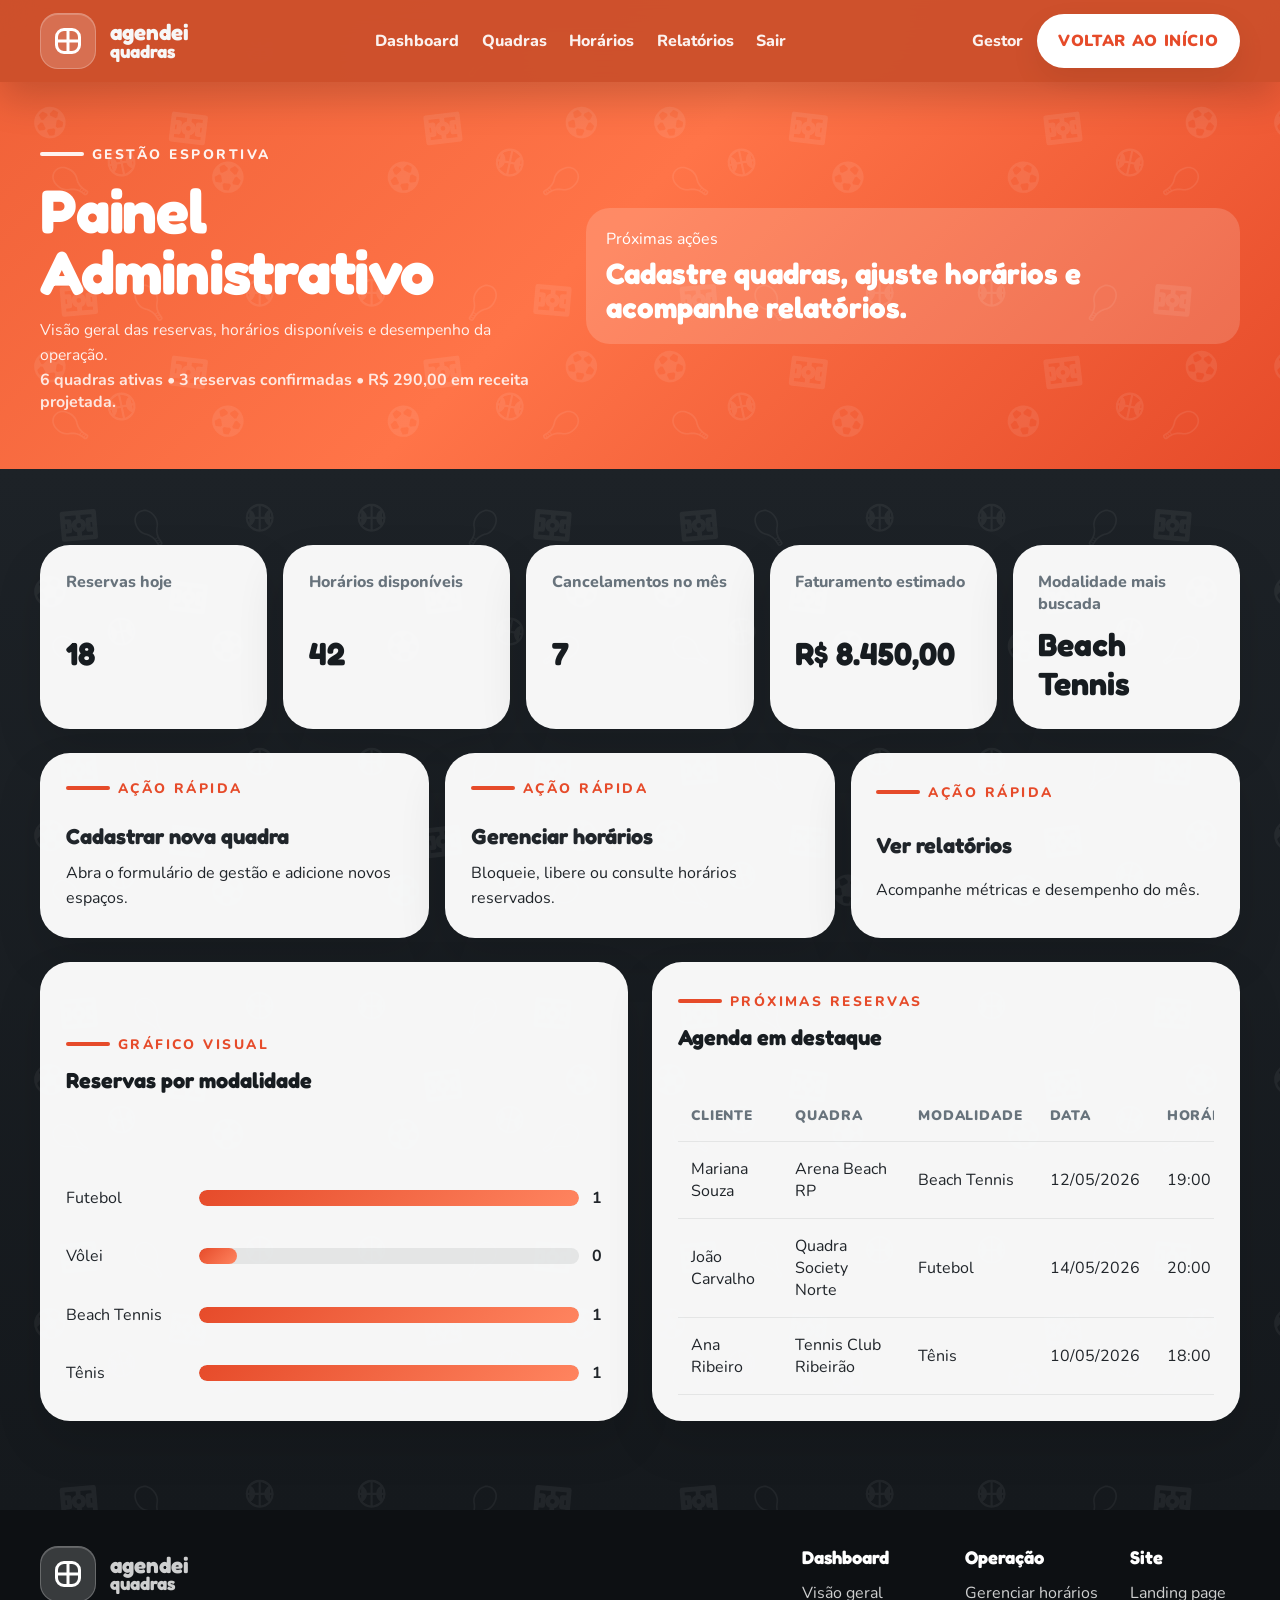
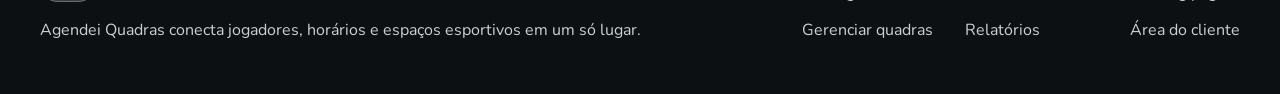
==== pages/admin-dashboard.html @ 82c3b631 "first commit" ====
<!DOCTYPE html>
<html lang="pt-BR">
  <head>
    <meta charset="UTF-8" />
    <meta name="viewport" content="width=device-width, initial-scale=1.0" />
    <title>Painel Administrativo | Agendei Quadras</title>
    <link rel="preconnect" href="https://fonts.googleapis.com" />
    <link rel="preconnect" href="https://fonts.gstatic.com" crossorigin />
    <link
      href="https://fonts.googleapis.com/css2?family=Fredoka:wght@400;500;600;700&family=Nunito:wght@400;600;700;800;900&display=swap"
      rel="stylesheet"
    />
    <link rel="stylesheet" href="../css/style.css" />
  </head>
  <body data-page="admin-dashboard" data-base="../">
    <div class="site-shell">
      <header class="site-header is-solid">
        <div class="container header-inner">
          <a class="brand" href="../index.html" aria-label="Ir para o início">
            <span class="brand-mark" aria-hidden="true"><span class="brand-grid"></span></span>
            <span class="brand-text"><strong>agendei</strong><span>quadras</span></span>
          </a>
          <nav class="main-nav" aria-label="Navegação administrativa">
            <button class="nav-toggle" type="button" aria-expanded="false" aria-controls="nav-menu" aria-label="Abrir menu">
              <span></span><span></span><span></span>
            </button>
            <ul class="nav-menu" id="nav-menu">
              <li><a href="admin-dashboard.html">Dashboard</a></li>
              <li><a href="admin-quadras.html">Quadras</a></li>
              <li><a href="admin-horarios.html">Horários</a></li>
              <li><a href="admin-relatorios.html">Relatórios</a></li>
              <li><a href="#" data-logout>Sair</a></li>
            </ul>
          </nav>
          <div class="header-actions">
            <span class="header-link" data-current-user>Gestor</span>
            <a class="button button-light header-cta" href="../index.html">Voltar ao início</a>
          </div>
        </div>
      </header>

      <main class="app-main">
        <section class="page-hero section-orange section-pattern section-pattern-light">
          <div class="container page-hero-grid">
            <div class="page-hero-copy">
              <span class="eyebrow eyebrow-light">gestão esportiva</span>
              <h1>Painel Administrativo</h1>
              <p>Visão geral das reservas, horários disponíveis e desempenho da operação.</p>
              <span class="floating-note" id="admin-summary-note"></span>
            </div>
            <div class="app-card-shell">
              <div class="hero-mini-stat">
                <span>Próximas ações</span>
                <strong>Cadastre quadras, ajuste horários e acompanhe relatórios.</strong>
              </div>
            </div>
          </div>
        </section>

        <section class="page-section section-dark section-pattern section-pattern-dark">
          <div class="container admin-grid">
            <div class="stats-grid" id="admin-metrics"></div>

            <div class="quick-links-grid">
              <a class="app-card quick-link-card" href="admin-quadras.html">
                <span class="eyebrow eyebrow-dark">ação rápida</span>
                <h3>Cadastrar nova quadra</h3>
                <p>Abra o formulário de gestão e adicione novos espaços.</p>
              </a>
              <a class="app-card quick-link-card" href="admin-horarios.html">
                <span class="eyebrow eyebrow-dark">ação rápida</span>
                <h3>Gerenciar horários</h3>
                <p>Bloqueie, libere ou consulte horários reservados.</p>
              </a>
              <a class="app-card quick-link-card" href="admin-relatorios.html">
                <span class="eyebrow eyebrow-dark">ação rápida</span>
                <h3>Ver relatórios</h3>
                <p>Acompanhe métricas e desempenho do mês.</p>
              </a>
            </div>

            <div class="app-grid two-columns">
              <article class="app-card chart-card">
                <div class="page-title-row light-surface">
                  <div>
                    <span class="eyebrow eyebrow-dark">gráfico visual</span>
                    <h3>Reservas por modalidade</h3>
                  </div>
                </div>
                <div class="chart-rows" id="admin-chart"></div>
              </article>

              <article class="app-card table-card">
                <div class="page-title-row light-surface">
                  <div>
                    <span class="eyebrow eyebrow-dark">próximas reservas</span>
                    <h3>Agenda em destaque</h3>
                  </div>
                </div>
                <div class="table-responsive">
                  <table class="data-table">
                    <thead>
                      <tr>
                        <th>Cliente</th>
                        <th>Quadra</th>
                        <th>Modalidade</th>
                        <th>Data</th>
                        <th>Horário</th>
                        <th>Status</th>
                      </tr>
                    </thead>
                    <tbody id="admin-upcoming"></tbody>
                  </table>
                </div>
              </article>
            </div>
          </div>
        </section>
      </main>

      <footer class="site-footer">
        <div class="container footer-grid app-split-footer">
          <div>
            <a class="brand footer-brand" href="../index.html" aria-label="Ir para o início">
              <span class="brand-mark" aria-hidden="true"><span class="brand-grid"></span></span>
              <span class="brand-text"><strong>agendei</strong><span>quadras</span></span>
            </a>
            <p>Agendei Quadras conecta jogadores, horários e espaços esportivos em um só lugar.</p>
          </div>
          <div class="footer-links-group">
            <strong>Dashboard</strong>
            <a href="admin-dashboard.html">Visão geral</a>
            <a href="admin-quadras.html">Gerenciar quadras</a>
          </div>
          <div class="footer-links-group">
            <strong>Operação</strong>
            <a href="admin-horarios.html">Gerenciar horários</a>
            <a href="admin-relatorios.html">Relatórios</a>
          </div>
          <div class="footer-links-group">
            <strong>Site</strong>
            <a href="../index.html">Landing page</a>
            <a href="quadras.html">Área do cliente</a>
          </div>
        </div>
      </footer>
    </div>

    <script src="../js/prototipo.js"></script>
  </body>
</html>
---- css/style.css ----
:root {
  --color-primary: #f2653c;
  --color-primary-deep: #e64b2a;
  --color-primary-soft: #ff845f;
  --color-dark: #171c20;
  --color-dark-soft: #1e2327;
  --color-darker: #111519;
  --color-light: #ffffff;
  --color-cream: #fff6ef;
  --color-sand: #ffe3d9;
  --color-text: #f7f7f7;
  --color-text-dark: #20252a;
  --color-muted: #c9d2d8;
  --color-muted-dark: #68737c;
  --border-light: rgba(255, 255, 255, 0.16);
  --border-dark: rgba(23, 28, 32, 0.12);
  --shadow-soft: 0 20px 60px rgba(0, 0, 0, 0.18);
  --shadow-card: 0 18px 40px rgba(0, 0, 0, 0.14);
  --radius-xl: 32px;
  --radius-lg: 26px;
  --radius-md: 20px;
  --radius-sm: 14px;
  --container: 1200px;
  --header-height: 92px;
  --transition: 0.3s ease;
}

*,
*::before,
*::after {
  box-sizing: border-box;
}

html {
  scroll-behavior: smooth;
}

body {
  margin: 0;
  font-family: "Nunito", sans-serif;
  color: var(--color-text);
  background: var(--color-darker);
}

.site-shell {
  overflow: clip;
}

body.modal-open {
  overflow: hidden;
}

img {
  display: block;
  max-width: 100%;
}

button,
input,
select,
textarea {
  font: inherit;
}

button {
  border: 0;
  background: none;
  cursor: pointer;
}

a {
  color: inherit;
  text-decoration: none;
}

input:not([type="checkbox"]):not([type="radio"]),
select,
textarea {
  width: 100%;
}

.container {
  width: min(calc(100% - 2rem), var(--container));
  margin: 0 auto;
}

.app-main {
  min-height: 100vh;
}

.section-pattern {
  position: relative;
  isolation: isolate;
}

.section-pattern::before {
  content: "";
  position: absolute;
  inset: 0;
  background-image: url("../assets/icons/sports-background-tile-combined.svg");
  background-repeat: repeat;
  background-size: 620px 244px;
  background-position: center top;
  pointer-events: none;
  z-index: 0;
}

.section-pattern::after {
  content: none;
}

.section-pattern-dark::before {
  opacity: 0.05;
  filter: brightness(0) invert(1);
}

.section-pattern-light::before {
  opacity: 0.08;
  filter: brightness(0) invert(1);
}

.section-pattern > * {
  position: relative;
  z-index: 1;
}

.section-dark {
  background: linear-gradient(180deg, #1d2227 0%, #15191d 100%);
}

.section-orange {
  background: linear-gradient(135deg, #ef6037 0%, #ff7448 48%, #e64b2a 100%);
}

h1,
h2,
h3 {
  margin: 0;
  font-family: "Fredoka", sans-serif;
  line-height: 1;
}

h1 {
  font-size: clamp(2.55rem, 4.8vw, 4.25rem);
  letter-spacing: -0.02em;
}

h2 {
  font-size: clamp(2rem, 3.4vw, 3.15rem);
  letter-spacing: -0.015em;
}

h3 {
  font-size: clamp(1.25rem, 1.7vw, 1.6rem);
}

p {
  margin: 0;
  line-height: 1.6;
}

.eyebrow {
  display: inline-flex;
  align-items: center;
  gap: 0.5rem;
  margin-bottom: 1rem;
  font-size: 0.86rem;
  font-weight: 800;
  letter-spacing: 0.18em;
  text-transform: uppercase;
}

.eyebrow::before {
  content: "";
  width: 2.75rem;
  height: 0.25rem;
  border-radius: 999px;
  background: currentColor;
}

.eyebrow-light {
  color: rgba(255, 255, 255, 0.92);
}

.eyebrow-dark {
  color: var(--color-primary-deep);
}

.button,
.btn-primary,
.btn-secondary {
  display: inline-flex;
  align-items: center;
  justify-content: center;
  min-height: 54px;
  padding: 0.92rem 1.35rem;
  border-radius: 999px;
  font-weight: 900;
  letter-spacing: 0.04em;
  text-transform: uppercase;
  transition:
    transform var(--transition),
    box-shadow var(--transition),
    background-color var(--transition),
    color var(--transition);
}

.button:hover,
.button:focus-visible,
.btn-primary:hover,
.btn-primary:focus-visible,
.btn-secondary:hover,
.btn-secondary:focus-visible {
  transform: translateY(-2px);
}

.btn-primary {
  color: var(--color-light);
  background: linear-gradient(135deg, var(--color-primary-deep), var(--color-primary-soft));
  box-shadow: 0 12px 30px rgba(242, 101, 60, 0.34);
}

.btn-secondary,
.button-light {
  color: var(--color-primary-deep);
  background: var(--color-light);
  box-shadow: 0 12px 30px rgba(0, 0, 0, 0.08);
}

.site-header {
  position: fixed;
  inset: 0 0 auto;
  z-index: 40;
  padding: 0.8rem 0;
  background: rgba(203, 79, 43, 0.94);
  backdrop-filter: blur(18px);
  box-shadow: 0 16px 38px rgba(0, 0, 0, 0.18);
  transition: background-color var(--transition), box-shadow var(--transition), padding var(--transition);
}

.site-header.is-scrolled,
.site-header.is-solid {
  background: rgba(203, 79, 43, 0.94);
  box-shadow: 0 16px 38px rgba(0, 0, 0, 0.18);
}

.header-inner {
  display: grid;
  grid-template-columns: auto 1fr auto;
  align-items: center;
  gap: 1.5rem;
}

.brand {
  display: inline-flex;
  align-items: center;
  gap: 0.9rem;
}

.brand-mark {
  display: grid;
  place-items: center;
  width: 56px;
  height: 56px;
  border-radius: 18px;
  background: rgba(255, 255, 255, 0.18);
  border: 1px solid rgba(255, 255, 255, 0.24);
  box-shadow: inset 0 1px 0 rgba(255, 255, 255, 0.2);
}

.brand-grid {
  position: relative;
  width: 26px;
  height: 26px;
  border: 3px solid var(--color-light);
  border-radius: 9px;
}

.brand-grid::before,
.brand-grid::after {
  content: "";
  position: absolute;
  background: var(--color-light);
}

.brand-grid::before {
  inset: 50% auto auto 0;
  width: 100%;
  height: 3px;
  transform: translateY(-50%);
}

.brand-grid::after {
  inset: 0 auto 0 50%;
  width: 3px;
  transform: translateX(-50%);
}

.brand-text {
  display: inline-flex;
  flex-direction: column;
  line-height: 0.9;
  text-transform: lowercase;
}

.brand-text strong,
.brand-text span {
  font-family: "Fredoka", sans-serif;
  font-size: 1.4rem;
  font-weight: 700;
}

.brand-text span {
  font-size: 1.15rem;
}

.main-nav {
  justify-self: center;
}

.nav-menu {
  display: flex;
  align-items: center;
  gap: 1.4rem;
  padding: 0;
  margin: 0;
  list-style: none;
}

.nav-menu a {
  position: relative;
  font-weight: 800;
  color: rgba(255, 255, 255, 0.92);
}

.nav-menu a::after {
  content: "";
  position: absolute;
  left: 0;
  right: 0;
  bottom: -0.45rem;
  height: 3px;
  border-radius: 999px;
  background: var(--color-light);
  transform: scaleX(0);
  transform-origin: center;
  transition: transform var(--transition);
}

.nav-menu a:hover::after,
.nav-menu a:focus-visible::after {
  transform: scaleX(1);
}

.nav-toggle {
  display: none;
  position: relative;
  z-index: 12;
  width: 54px;
  height: 54px;
  border-radius: 18px;
  background: rgba(255, 255, 255, 0.16);
  border: 1px solid rgba(255, 255, 255, 0.26);
}

.nav-toggle span {
  display: block;
  width: 24px;
  height: 3px;
  margin: 5px auto;
  border-radius: 999px;
  background: var(--color-light);
  transition: transform var(--transition), opacity var(--transition);
}

.nav-toggle.is-active span:nth-child(1) {
  transform: translateY(8px) rotate(45deg);
}

.nav-toggle.is-active span:nth-child(2) {
  opacity: 0;
}

.nav-toggle.is-active span:nth-child(3) {
  transform: translateY(-8px) rotate(-45deg);
}

.header-actions {
  display: flex;
  align-items: center;
  gap: 0.85rem;
}

.header-link {
  font-weight: 800;
  color: rgba(255, 255, 255, 0.92);
}

.page-hero {
  padding: calc(var(--header-height) + 3rem) 0 3.5rem;
}

.page-hero-simple {
  padding-bottom: 2.2rem;
}

.page-hero-grid {
  display: grid;
  grid-template-columns: minmax(0, 0.88fr) minmax(0, 1.12fr);
  gap: 2rem;
  align-items: center;
}

.owner-hero-grid {
  grid-template-columns: minmax(0, 0.95fr) minmax(420px, 1.15fr);
}

.page-hero-copy h1,
.page-hero-copy p {
  color: var(--color-light);
}

.page-hero-copy p {
  max-width: 680px;
  margin-top: 1rem;
  color: rgba(255, 255, 255, 0.9);
  font-size: 0.98rem;
}

.page-section {
  padding: 4.8rem 0 5.6rem;
}

.app-grid {
  display: grid;
  gap: 1.5rem;
}

.app-grid.two-columns {
  grid-template-columns: minmax(0, 1fr) minmax(0, 1fr);
}

.app-card-shell {
  display: grid;
  gap: 1rem;
}

.app-card,
.form-card {
  padding: 1.6rem;
  border-radius: 30px;
  background: rgba(255, 255, 255, 0.96);
  color: var(--color-text-dark);
  box-shadow: 0 22px 48px rgba(0, 0, 0, 0.12);
}

.app-card h2,
.app-card h3,
.form-card h2,
.form-card h3 {
  color: inherit;
}

.card-cover {
  width: 100%;
  aspect-ratio: 16 / 10;
  object-fit: cover;
  border-radius: 24px;
}

.card-body {
  display: grid;
  gap: 1rem;
  margin-top: 1.1rem;
}

.card-head {
  display: flex;
  flex-wrap: wrap;
  justify-content: space-between;
  gap: 0.85rem;
  align-items: flex-start;
}

.price-badge,
.price-inline {
  color: var(--color-primary-deep);
  font-family: "Fredoka", sans-serif;
  font-size: 1.1rem;
}

.hero-mini-stat {
  padding: 1.25rem;
  border-radius: 24px;
  background: rgba(255, 255, 255, 0.16);
  color: var(--color-light);
}

.hero-mini-stat strong {
  display: block;
  margin-top: 0.35rem;
  font-family: "Fredoka", sans-serif;
  font-size: 1.85rem;
  line-height: 1.15;
}

.hero-info-card {
  padding: 1.25rem;
  border-radius: 24px;
  background: rgba(255, 255, 255, 0.16);
  color: var(--color-light);
  transition: transform var(--transition), box-shadow var(--transition);
}

.hero-info-card h3 {
  font-size: 1.25rem;
}

.hero-info-card p {
  margin-top: 0.45rem;
  color: rgba(255, 255, 255, 0.88);
  font-size: 0.95rem;
  font-weight: 700;
}

.owner-hero-cards {
  align-self: stretch;
  justify-self: stretch;
  justify-items: stretch;
  width: 100%;
  min-width: 0;
}

.owner-hero-cards .hero-info-card {
  display: block;
  padding: 1rem 1.15rem;
  width: 100%;
}

.home-hero-cards {
  align-self: stretch;
  justify-self: stretch;
  justify-items: stretch;
  width: 100%;
  min-width: 0;
}

.home-hero-cards .hero-info-card {
  display: block;
  padding: 1rem 1.15rem;
  width: 100%;
}

.owner-hero-title span {
  display: block;
  white-space: nowrap;
}

.owner-hero-title {
  max-width: 700px;
}

.home-section {
  display: grid;
  gap: 1.5rem;
}

.home-section-heading {
  max-width: 760px;
}

.home-section-heading h2,
.home-section-heading p {
  color: var(--color-light);
}

.home-section-heading p {
  margin-top: 0.75rem;
  color: rgba(255, 255, 255, 0.84);
  font-size: 0.96rem;
  font-weight: 700;
}

.desktop-nowrap {
  white-space: nowrap;
}

.home-steps-grid,
.home-benefits-grid {
  display: grid;
  gap: 1rem;
}

.home-steps-grid {
  grid-template-columns: repeat(3, minmax(0, 1fr));
}

.home-benefits-grid {
  grid-template-columns: repeat(4, minmax(0, 1fr));
}

.owner-advantages-grid {
  display: grid;
  grid-template-columns: repeat(3, minmax(0, 1fr));
  gap: 1rem;
}

.owner-advantages-grid .home-benefit-card {
  align-items: center;
  text-align: center;
}

.home-step-card,
.home-benefit-card {
  display: grid;
  gap: 0.75rem;
  transition: transform var(--transition), box-shadow var(--transition);
}

.hero-info-card:hover,
.hero-info-card:focus-within,
.home-step-card:hover,
.home-step-card:focus-within,
.home-benefit-card:hover,
.home-benefit-card:focus-within {
  transform: scale(1.035);
  box-shadow: 0 26px 58px rgba(0, 0, 0, 0.18);
}

.home-step-card span {
  display: grid;
  place-items: center;
  width: 44px;
  height: 44px;
  border-radius: 999px;
  background: linear-gradient(135deg, var(--color-primary-deep), var(--color-primary-soft));
  color: var(--color-light);
  font-weight: 900;
}

.home-cta {
  display: grid;
  gap: 1rem;
  max-width: 760px;
  text-align: left;
}

.home-cta h2,
.home-cta p {
  color: var(--color-light);
}

.home-cta p {
  color: rgba(255, 255, 255, 0.84);
  font-weight: 700;
}

.owner-final-cta {
  margin: 0 auto;
  text-align: center;
}

.page-title-row {
  display: flex;
  flex-wrap: wrap;
  justify-content: space-between;
  gap: 1rem;
  align-items: center;
  margin-bottom: 1.6rem;
}

.page-title-row h2,
.page-title-row p {
  color: var(--color-light);
}

.page-title-row.light-surface h2,
.page-title-row.light-surface h3,
.page-title-row.light-surface p {
  color: var(--color-dark);
}

.section-title-spacer {
  margin-top: 1.5rem;
}

.floating-note {
  color: rgba(255, 255, 255, 0.84);
  font-weight: 700;
}

.inline-actions {
  display: flex;
  flex-wrap: wrap;
  gap: 0.85rem;
}

.inline-actions > * {
  flex: 1 1 180px;
}

.quick-links-grid {
  display: grid;
  grid-template-columns: repeat(3, minmax(0, 1fr));
  gap: 1rem;
}

.quick-link-card {
  display: grid;
  gap: 0.8rem;
}

.auth-wrapper {
  display: grid;
  gap: 1.75rem;
  align-items: center;
}

.auth-intro {
  max-width: 720px;
  margin: 0 auto;
  text-align: center;
}

.auth-card {
  width: min(100%, 560px);
  margin: 0 auto;
}

.auth-links {
  display: flex;
  flex-wrap: wrap;
  gap: 0.65rem 1rem;
}

.auth-links a {
  font-weight: 800;
  color: var(--color-primary-deep);
}

.auth-links a:hover,
.auth-links a:focus-visible {
  text-decoration: underline;
}

.form-grid {
  display: grid;
  grid-template-columns: repeat(2, minmax(0, 1fr));
  gap: 1rem;
}

.single-column-form .form-grid {
  grid-template-columns: 1fr;
}

.full-width {
  grid-column: 1 / -1;
}

.form-card label,
.toolbar-field {
  display: grid;
  gap: 0.5rem;
  font-weight: 800;
  color: var(--color-text-dark);
}

.form-card input,
.form-card select,
.form-card textarea,
.toolbar-field input,
.toolbar-field select,
.toolbar-field textarea {
  padding: 0.95rem 1rem;
  border-radius: 18px;
  border: 1px solid rgba(23, 28, 32, 0.12);
  background: rgba(255, 255, 255, 0.96);
  color: var(--color-text-dark);
  outline: none;
}

.form-card input:focus,
.form-card select:focus,
.form-card textarea:focus,
.toolbar-field input:focus,
.toolbar-field select:focus,
.toolbar-field textarea:focus {
  border-color: var(--color-primary-deep);
}

.form-actions {
  display: flex;
  flex-wrap: wrap;
  align-items: center;
  gap: 1rem;
  margin-top: 1.4rem;
}

.form-message {
  min-height: 1.5rem;
  font-weight: 800;
  color: var(--color-primary-deep);
}

.form-message.is-error {
  color: #ff9d80;
}

.check-grid {
  display: flex;
  flex-wrap: wrap;
  gap: 0.85rem;
}

.check-item,
.access-option {
  display: inline-flex;
  align-items: center;
  gap: 0.55rem;
  min-height: 48px;
  padding: 0.8rem 1rem;
  border-radius: 18px;
  background: rgba(242, 101, 60, 0.08);
  color: var(--color-text-dark);
  font-weight: 800;
}

.check-item input,
.access-option input {
  width: auto;
}

.access-options {
  display: grid;
  grid-template-columns: repeat(2, minmax(0, 1fr));
  gap: 0.85rem;
}

.access-option {
  justify-content: center;
  border: 1px solid transparent;
  transition:
    transform var(--transition),
    background-color var(--transition),
    color var(--transition),
    border-color var(--transition);
}

.access-option.is-active {
  color: var(--color-light);
  background: linear-gradient(135deg, var(--color-primary-deep), var(--color-primary-soft));
  border-color: rgba(255, 255, 255, 0.2);
}

.toolbar-card {
  display: grid;
  gap: 1rem;
}

.toolbar-grid {
  display: grid;
  grid-template-columns: repeat(4, minmax(0, 1fr));
  gap: 1rem;
}

.toolbar-grid.compact {
  grid-template-columns: repeat(3, minmax(0, 1fr));
}

.results-layout {
  display: grid;
  grid-template-columns: minmax(280px, 0.38fr) minmax(0, 0.62fr);
  gap: 1.5rem;
  align-items: start;
}

.listing-grid {
  display: grid;
  gap: 1.25rem;
}

.court-card {
  display: grid;
  grid-template-columns: minmax(230px, 0.43fr) minmax(0, 0.57fr);
  gap: 1.2rem;
}

.court-card .card-body {
  margin-top: 0;
}

.tag-row {
  display: flex;
  flex-wrap: wrap;
  gap: 0.55rem;
}

.tag-pill {
  display: inline-flex;
  align-items: center;
  justify-content: center;
  min-height: 36px;
  padding: 0.5rem 0.85rem;
  border-radius: 999px;
  background: rgba(242, 101, 60, 0.1);
  color: var(--color-primary-deep);
  font-weight: 800;
  font-size: 0.94rem;
}

.empty-state {
  padding: 2rem;
  border-radius: 28px;
  background: rgba(255, 255, 255, 0.88);
  color: var(--color-primary-deep);
  font-weight: 800;
  text-align: center;
}

.detail-hero {
  display: grid;
  grid-template-columns: minmax(0, 0.92fr) minmax(340px, 0.88fr);
  gap: 1.5rem;
  align-items: start;
}

.detail-hero > img {
  width: 100%;
  border-radius: 34px;
  box-shadow: var(--shadow-soft);
}

.detail-summary {
  display: grid;
  gap: 1rem;
}

.detail-subtitle {
  font-size: 1.1rem;
  color: var(--color-muted-dark);
}

.detail-grid,
.info-grid {
  display: grid;
  grid-template-columns: repeat(2, minmax(0, 1fr));
  gap: 1rem;
}

.detail-label {
  display: block;
  margin-bottom: 0.35rem;
  color: var(--color-muted-dark);
  font-weight: 800;
  text-transform: uppercase;
  letter-spacing: 0.05em;
  font-size: 0.8rem;
}

.rating-box {
  display: inline-grid;
  gap: 0.2rem;
  padding: 1rem;
  border-radius: 22px;
  background: rgba(242, 101, 60, 0.08);
}

.rules-card {
  padding: 1.2rem;
  border-radius: 22px;
  background: rgba(23, 28, 32, 0.05);
}

.info-list {
  display: grid;
  gap: 0.6rem;
  padding-left: 1.1rem;
  margin: 0;
}

.booking-layout {
  display: grid;
  grid-template-columns: minmax(0, 0.94fr) minmax(320px, 0.76fr);
  gap: 1.5rem;
  align-items: start;
}

.booking-court-card {
  overflow: hidden;
}

.time-grid {
  display: grid;
  grid-template-columns: repeat(4, minmax(0, 1fr));
  gap: 0.85rem;
  margin-top: 1rem;
}

.time-slot {
  position: relative;
  min-height: 72px;
  padding: 0.9rem 0.75rem;
  border-radius: 22px;
  background: rgba(242, 101, 60, 0.08);
  color: var(--color-primary-deep);
  font-weight: 900;
  transition:
    transform var(--transition),
    background-color var(--transition),
    color var(--transition),
    opacity var(--transition);
}

.time-slot.is-available:hover,
.time-slot.is-available:focus-visible {
  transform: translateY(-2px);
}

.time-slot.is-selected {
  color: var(--color-light);
  background: linear-gradient(135deg, var(--color-primary-deep), var(--color-primary-soft));
}

.time-slot.is-disabled {
  cursor: not-allowed;
  opacity: 0.72;
  background: rgba(23, 28, 32, 0.12);
  color: var(--color-muted-dark);
}

.slot-state {
  display: block;
  margin-top: 0.3rem;
  font-size: 0.78rem;
  font-weight: 800;
}

.recap-card {
  position: sticky;
  top: calc(var(--header-height) + 1rem);
  display: grid;
  gap: 1rem;
}

.recap-grid {
  display: grid;
  gap: 0.85rem;
}

.recap-item {
  display: flex;
  justify-content: space-between;
  gap: 0.75rem;
  align-items: center;
  padding-bottom: 0.85rem;
  border-bottom: 1px solid rgba(23, 28, 32, 0.1);
}

.recap-item span {
  color: var(--color-muted-dark);
}

.reservation-grid {
  display: grid;
  gap: 1rem;
}

.reservation-card {
  display: grid;
  gap: 1rem;
}

.reservation-head {
  display: flex;
  flex-wrap: wrap;
  justify-content: space-between;
  gap: 1rem;
  align-items: center;
}

.reservation-meta {
  display: flex;
  flex-wrap: wrap;
  gap: 1rem 1.5rem;
}

.status-pill {
  display: inline-flex;
  align-items: center;
  justify-content: center;
  min-height: 38px;
  padding: 0.45rem 0.85rem;
  border-radius: 999px;
  font-weight: 900;
}

.status-confirmada,
.status-disponivel {
  background: rgba(39, 199, 111, 0.14);
  color: #0f8a4a;
}

.status-cancelada,
.status-reservado {
  background: rgba(230, 75, 42, 0.14);
  color: #a6341c;
}

.status-concluida,
.status-bloqueado {
  background: rgba(23, 28, 32, 0.12);
  color: #4b545b;
}

.admin-grid {
  display: grid;
  gap: 1.5rem;
}

.stats-grid {
  display: grid;
  grid-template-columns: repeat(5, minmax(0, 1fr));
  gap: 1rem;
}

.stat-card {
  display: grid;
  gap: 0.65rem;
}

.stat-card span {
  color: var(--color-muted-dark);
  font-weight: 800;
}

.stat-card strong {
  font-family: "Fredoka", sans-serif;
  font-size: clamp(1.45rem, 2.5vw, 2.2rem);
  color: var(--color-dark);
}

.chart-card,
.table-card {
  display: grid;
  gap: 1rem;
}

.chart-rows {
  display: grid;
  gap: 0.95rem;
}

.chart-row {
  display: grid;
  grid-template-columns: minmax(120px, 0.3fr) minmax(0, 1fr) auto;
  gap: 0.85rem;
  align-items: center;
}

.chart-bar {
  position: relative;
  height: 16px;
  border-radius: 999px;
  background: rgba(23, 28, 32, 0.08);
  overflow: hidden;
}

.chart-bar div {
  height: 100%;
  border-radius: inherit;
  background: linear-gradient(135deg, var(--color-primary-deep), var(--color-primary-soft));
}

.table-responsive {
  overflow-x: auto;
}

.data-table {
  width: 100%;
  min-width: 720px;
  border-collapse: collapse;
}

.data-table th,
.data-table td {
  padding: 1rem 0.85rem;
  text-align: left;
  border-bottom: 1px solid rgba(23, 28, 32, 0.08);
  color: var(--color-text-dark);
}

.data-table th {
  color: var(--color-muted-dark);
  font-size: 0.86rem;
  font-weight: 900;
  letter-spacing: 0.06em;
  text-transform: uppercase;
}

.table-actions {
  display: flex;
  flex-wrap: wrap;
  gap: 0.65rem;
}

.table-link {
  font-weight: 900;
  color: var(--color-primary-deep);
}

.table-link.danger {
  color: #a6341c;
}

.table-link:hover,
.table-link:focus-visible {
  text-decoration: underline;
}

.toast-stack {
  position: fixed;
  right: 1rem;
  top: calc(var(--header-height) + 1rem);
  z-index: 60;
  display: grid;
  gap: 0.75rem;
  width: min(92vw, 360px);
}

.app-toast {
  display: grid;
  gap: 0.25rem;
  padding: 1rem 1.1rem;
  border-radius: 22px;
  color: var(--color-light);
  box-shadow: 0 20px 44px rgba(0, 0, 0, 0.18);
  opacity: 0;
  transform: translateY(-8px);
  transition: opacity var(--transition), transform var(--transition);
}

.app-toast.is-visible {
  opacity: 1;
  transform: translateY(0);
}

.app-toast-success {
  background: linear-gradient(135deg, #1f9d5d, #27c76f);
}

.app-toast-error {
  background: linear-gradient(135deg, #a6341c, #f2653c);
}

.shared-modal {
  position: fixed;
  inset: 0;
  z-index: 70;
  display: grid;
  place-items: center;
  padding: 1.5rem;
  opacity: 0;
  visibility: hidden;
  transition: opacity var(--transition), visibility var(--transition);
}

.shared-modal.is-open {
  opacity: 1;
  visibility: visible;
}

.shared-modal-backdrop {
  position: absolute;
  inset: 0;
  background: rgba(10, 12, 15, 0.72);
  backdrop-filter: blur(5px);
}

.shared-modal-dialog {
  position: relative;
  z-index: 1;
  width: min(100%, 560px);
  padding: 2rem;
  border-radius: 30px;
  background: var(--color-light);
  color: var(--color-text-dark);
  box-shadow: 0 24px 80px rgba(0, 0, 0, 0.3);
}

.shared-modal-close {
  position: absolute;
  top: 1rem;
  right: 1rem;
  width: 42px;
  height: 42px;
  border-radius: 12px;
  color: inherit;
  background: rgba(23, 28, 32, 0.08);
  font-size: 1.8rem;
  line-height: 1;
}

.shared-modal-content {
  margin-top: 1rem;
}

.shared-modal-actions {
  display: flex;
  flex-wrap: wrap;
  gap: 0.85rem;
  margin-top: 1.3rem;
}

.shared-modal-actions > * {
  flex: 1 1 180px;
}

.site-footer {
  padding: 2.2rem 0 3.2rem;
  background: #0d1013;
  color: rgba(255, 255, 255, 0.8);
}

.footer-grid {
  display: grid;
  gap: 2rem;
}

.app-split-footer {
  grid-template-columns: minmax(0, 1fr) auto auto auto;
}

.footer-brand {
  margin-bottom: 1rem;
}

.footer-links-group {
  display: grid;
  gap: 0.75rem;
}

.footer-links-group strong {
  color: var(--color-light);
  font-family: "Fredoka", sans-serif;
  font-size: 1.15rem;
}

.footer-links-group a:hover,
.footer-links-group a:focus-visible {
  color: var(--color-primary-soft);
}

@media (max-width: 1120px) {
  .header-inner {
    grid-template-columns: auto auto auto;
    justify-content: space-between;
  }

  .header-actions {
    display: none;
  }

  .main-nav {
    justify-self: end;
  }

  .nav-toggle {
    display: block;
  }

  .nav-menu {
    position: absolute;
    top: calc(100% + 0.75rem);
    right: 1rem;
    left: 1rem;
    flex-direction: column;
    align-items: flex-start;
    gap: 1rem;
    padding: 1.25rem;
    border-radius: 26px;
    background: rgba(22, 27, 31, 0.97);
    box-shadow: 0 20px 50px rgba(0, 0, 0, 0.2);
    opacity: 0;
    visibility: hidden;
    transform: translateY(-8px);
    transition:
      opacity var(--transition),
      visibility var(--transition),
      transform var(--transition);
  }

  .nav-menu.is-open {
    opacity: 1;
    visibility: visible;
    transform: translateY(0);
  }

  .page-hero-grid,
  .results-layout,
  .detail-hero,
  .booking-layout,
  .app-grid.two-columns {
    grid-template-columns: 1fr;
  }

  .quick-links-grid {
    grid-template-columns: repeat(2, minmax(0, 1fr));
  }

  .home-benefits-grid {
    grid-template-columns: repeat(2, minmax(0, 1fr));
  }

  .owner-advantages-grid {
    grid-template-columns: repeat(2, minmax(0, 1fr));
  }

  .stats-grid {
    grid-template-columns: repeat(3, minmax(0, 1fr));
  }

  .toolbar-grid {
    grid-template-columns: repeat(2, minmax(0, 1fr));
  }

  .court-card {
    grid-template-columns: 1fr;
  }

  .recap-card {
    position: static;
  }
}

@media (max-width: 820px) {
  :root {
    --header-height: 84px;
  }

  .desktop-nowrap {
    white-space: normal;
  }

  .app-split-footer,
  .quick-links-grid,
  .home-steps-grid,
  .home-benefits-grid,
  .owner-advantages-grid,
  .stats-grid,
  .toolbar-grid,
  .toolbar-grid.compact,
  .detail-grid,
  .info-grid,
  .form-grid,
  .access-options {
    grid-template-columns: 1fr;
  }

  .time-grid {
    grid-template-columns: repeat(3, minmax(0, 1fr));
  }
}

@media (max-width: 640px) {
  .page-hero {
    padding-top: calc(var(--header-height) + 2.3rem);
  }

  .brand-mark {
    width: 50px;
    height: 50px;
  }

  .brand-text strong,
  .brand-text span {
    font-size: 1.15rem;
  }

  .brand-text span {
    font-size: 0.98rem;
  }

  .app-card,
  .form-card,
  .shared-modal-dialog {
    padding: 1.25rem;
    border-radius: 24px;
  }

  .inline-actions,
  .shared-modal-actions,
  .form-actions {
    flex-direction: column;
    align-items: stretch;
  }

  .time-grid {
    grid-template-columns: repeat(2, minmax(0, 1fr));
  }

  .toast-stack {
    left: 1rem;
    right: 1rem;
    width: auto;
  }
}

@media (prefers-reduced-motion: reduce) {
  .hero-info-card,
  .home-step-card,
  .home-benefit-card {
    transition: none;
  }

  .hero-info-card:hover,
  .hero-info-card:focus-within,
  .home-step-card:hover,
  .home-step-card:focus-within,
  .home-benefit-card:hover,
  .home-benefit-card:focus-within {
    transform: none;
  }
}
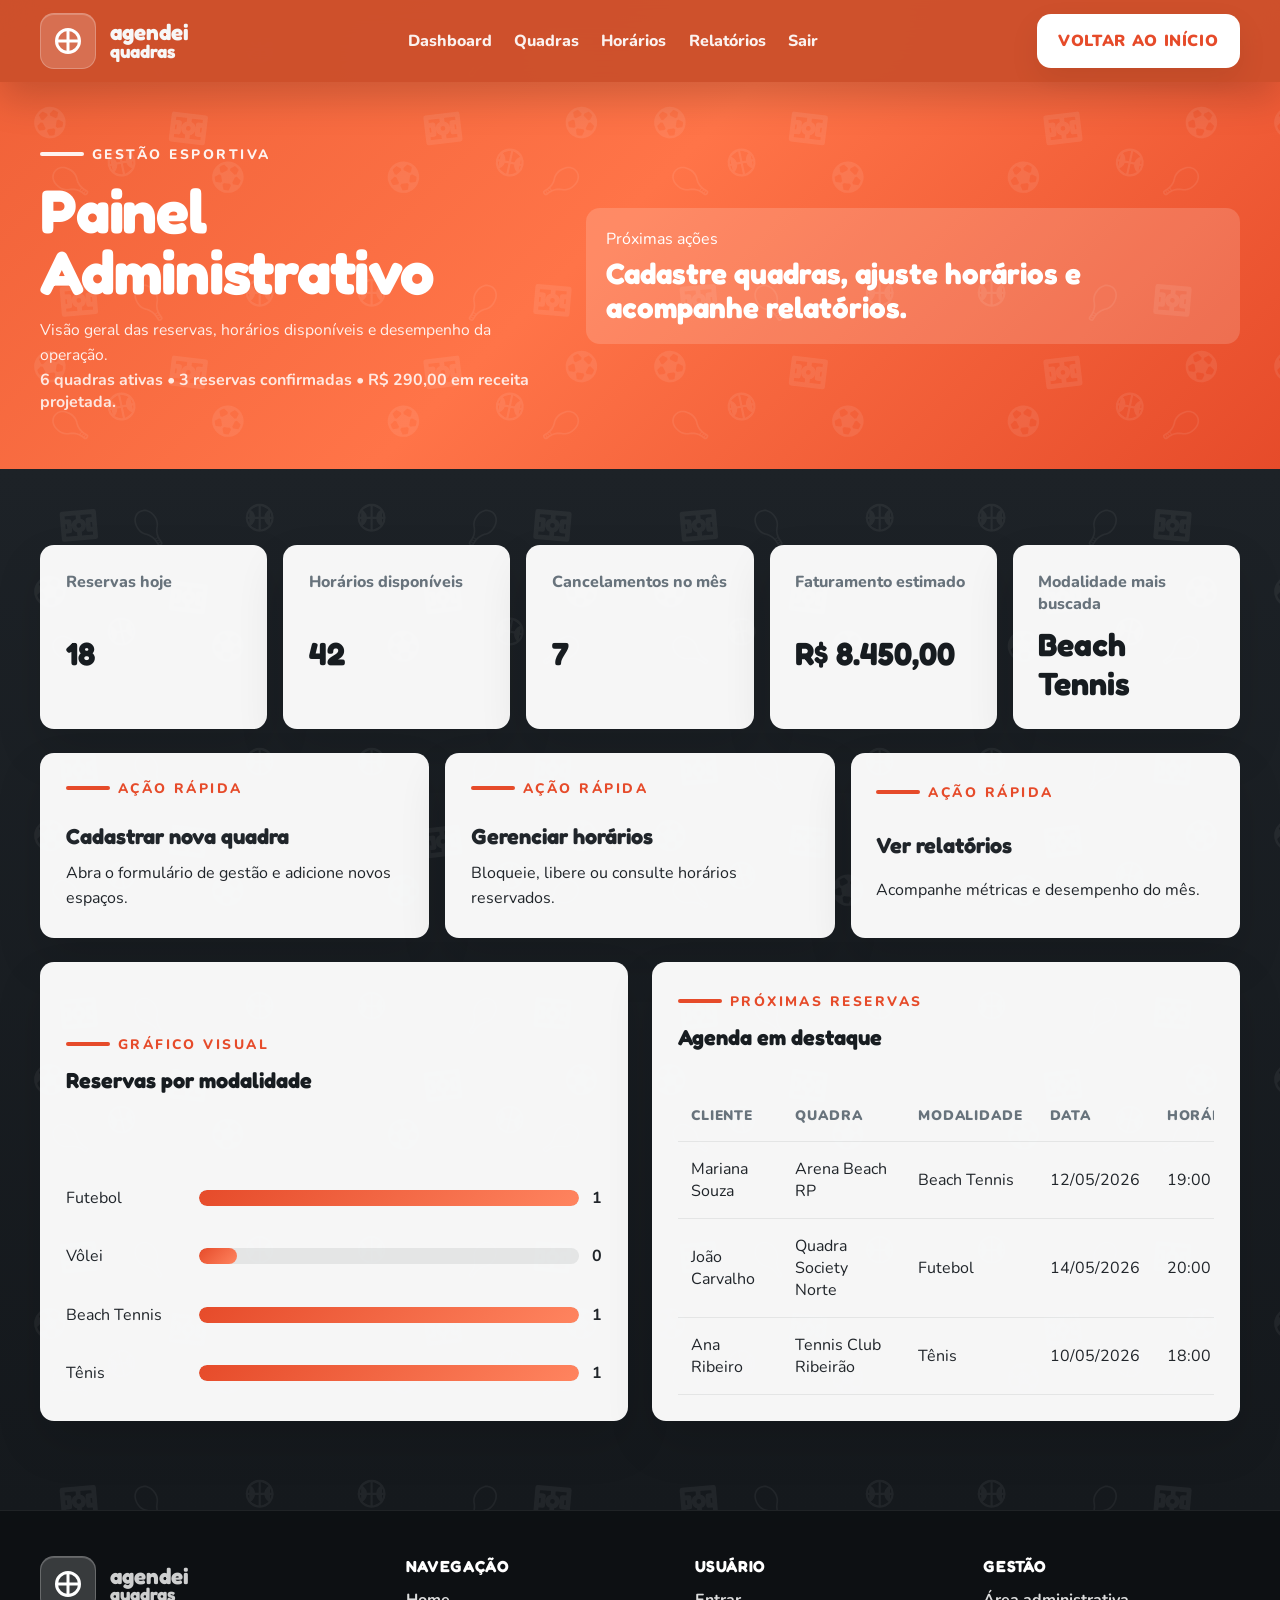
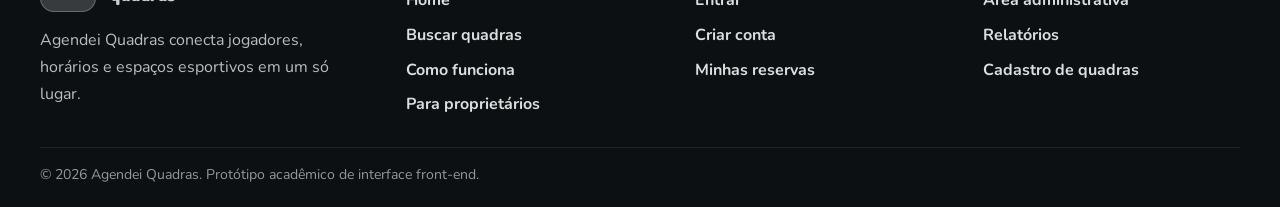
==== commit 60c94d4d: "Atualiza layout e navegação das páginas" ====
--- a/pages/admin-dashboard.html
+++ b/pages/admin-dashboard.html
@@ -120,7 +120,7 @@
 
       <footer class="site-footer">
         <div class="container footer-grid app-split-footer">
-          <div>
+          <div class="footer-brand-copy">
             <a class="brand footer-brand" href="../index.html" aria-label="Ir para o início">
               <span class="brand-mark" aria-hidden="true"><span class="brand-grid"></span></span>
               <span class="brand-text"><strong>agendei</strong><span>quadras</span></span>
@@ -128,20 +128,27 @@
             <p>Agendei Quadras conecta jogadores, horários e espaços esportivos em um só lugar.</p>
           </div>
           <div class="footer-links-group">
-            <strong>Dashboard</strong>
-            <a href="admin-dashboard.html">Visão geral</a>
-            <a href="admin-quadras.html">Gerenciar quadras</a>
+            <strong>Navegação</strong>
+            <a href="../index.html">Home</a>
+            <a href="quadras.html">Buscar quadras</a>
+            <a href="../index.html#como-funciona">Como funciona</a>
+            <a href="proprietarios.html">Para proprietários</a>
           </div>
           <div class="footer-links-group">
-            <strong>Operação</strong>
-            <a href="admin-horarios.html">Gerenciar horários</a>
-            <a href="admin-relatorios.html">Relatórios</a>
+            <strong>Usuário</strong>
+            <a href="login.html">Entrar</a>
+            <a href="cadastro.html">Criar conta</a>
+            <a href="minhas-reservas.html">Minhas reservas</a>
           </div>
           <div class="footer-links-group">
-            <strong>Site</strong>
-            <a href="../index.html">Landing page</a>
-            <a href="quadras.html">Área do cliente</a>
+            <strong>Gestão</strong>
+            <a href="admin-dashboard.html">Área administrativa</a>
+            <a href="admin-relatorios.html">Relatórios</a>
+            <a href="cadastro-proprietario.html">Cadastro de quadras</a>
           </div>
+        </div>
+        <div class="container footer-bottom">
+          <p>© 2026 Agendei Quadras. Protótipo acadêmico de interface front-end.</p>
         </div>
       </footer>
     </div>
--- a/css/style.css
+++ b/css/style.css
@@ -391,6 +391,10 @@
   gap: 0.85rem;
 }
 
+.nav-mobile-only {
+  display: none;
+}
+
 .header-link {
   font-weight: 800;
   color: rgba(255, 255, 255, 0.92);
@@ -409,6 +413,15 @@
   grid-template-columns: minmax(0, 0.88fr) minmax(0, 1.12fr);
   gap: 2rem;
   align-items: center;
+}
+
+.quadras-hero-grid {
+  grid-template-columns: minmax(0, 0.95fr) minmax(420px, 1.15fr);
+  align-items: center;
+}
+
+.quadras-hero-copy h1 {
+  max-width: 11ch;
 }
 
 .owner-hero-grid {
@@ -502,6 +515,32 @@
   font-family: "Fredoka", sans-serif;
   font-size: 1.85rem;
   line-height: 1.15;
+}
+
+.quadras-hero-cards {
+  align-self: stretch;
+  justify-self: end;
+  width: 100%;
+}
+
+.quadras-hero-cards .hero-mini-stat {
+  display: grid;
+  gap: 0.35rem;
+  padding: 1rem 1.1rem;
+}
+
+.quadras-hero-cards .hero-mini-stat span {
+  font-size: 0.82rem;
+  font-weight: 800;
+  letter-spacing: 0.04em;
+  text-transform: uppercase;
+  color: rgba(255, 255, 255, 0.78);
+}
+
+.quadras-hero-cards .hero-mini-stat strong {
+  margin-top: 0;
+  font-size: 1.18rem;
+  line-height: 1.28;
 }
 
 .hero-info-card {
@@ -857,10 +896,123 @@
   gap: 1rem;
 }
 
+.toolbar-title-row {
+  display: flex;
+  align-items: center;
+  justify-content: space-between;
+  gap: 0.75rem;
+}
+
+.help-icon-button {
+  position: relative;
+  display: inline-grid;
+  place-items: center;
+  flex: 0 0 auto;
+  width: 34px;
+  height: 34px;
+  border-radius: 999px;
+  background: linear-gradient(135deg, var(--color-primary-deep), var(--color-primary-soft));
+  color: var(--color-light);
+  font-weight: 900;
+  box-shadow: 0 10px 22px rgba(242, 101, 60, 0.28);
+  cursor: pointer;
+  transition: transform var(--transition), box-shadow var(--transition);
+}
+
+.help-icon-button:hover,
+.help-icon-button:focus-visible {
+  transform: scale(1.08);
+}
+
+.help-icon-button::after {
+  content: attr(data-tooltip);
+  position: absolute;
+  right: 0;
+  bottom: calc(100% + 0.55rem);
+  width: max-content;
+  max-width: 180px;
+  padding: 0.45rem 0.6rem;
+  border-radius: 12px;
+  background: var(--color-dark);
+  color: var(--color-light);
+  font-size: 0.78rem;
+  font-weight: 800;
+  opacity: 0;
+  visibility: hidden;
+  transform: translateY(4px);
+  transition: opacity var(--transition), visibility var(--transition), transform var(--transition);
+  pointer-events: none;
+  z-index: 4;
+}
+
+.help-icon-button:hover::after,
+.help-icon-button:focus-visible::after {
+  opacity: 1;
+  visibility: visible;
+  transform: translateY(0);
+}
+
+.help-icon-button.help-bounce {
+  animation: helpBounce 1.05s ease-in-out;
+}
+
+@keyframes helpBounce {
+  0% {
+    transform: scale(1);
+  }
+  25% {
+    transform: scale(1.18);
+  }
+  45% {
+    transform: scale(0.96);
+  }
+  65% {
+    transform: scale(1.12);
+  }
+  100% {
+    transform: scale(1);
+  }
+}
+
 .toolbar-grid {
   display: grid;
   grid-template-columns: repeat(4, minmax(0, 1fr));
   gap: 1rem;
+}
+
+.toolbar-grid-quadras {
+  grid-template-columns: repeat(2, minmax(0, 1fr));
+}
+
+.results-layout-quadras {
+  grid-template-columns: minmax(280px, 320px) minmax(0, 1fr);
+  gap: 1.25rem;
+}
+
+.quadras-toolbar {
+  position: sticky;
+  top: calc(var(--header-height) + 1rem);
+  gap: 0.85rem;
+  padding: 1.3rem;
+  border-radius: 26px;
+}
+
+.toolbar-helper {
+  margin: 0;
+  color: var(--color-muted-dark);
+  font-weight: 700;
+  font-size: 0.94rem;
+}
+
+.filter-actions {
+  display: grid;
+  grid-template-columns: repeat(2, minmax(0, 1fr));
+  gap: 0.75rem;
+}
+
+.filter-actions .button {
+  width: 100%;
+  min-height: 48px;
 }
 
 .toolbar-grid.compact {
@@ -876,17 +1028,91 @@
 
 .listing-grid {
   display: grid;
-  gap: 1.25rem;
+  gap: 1rem;
 }
 
 .court-card {
   display: grid;
   grid-template-columns: minmax(230px, 0.43fr) minmax(0, 0.57fr);
-  gap: 1.2rem;
+  gap: 1rem;
+  padding: 1rem;
+  overflow: hidden;
+  align-items: start;
+  min-height: 250px;
+}
+
+.court-card .card-cover {
+  aspect-ratio: 16 / 8.7;
+  height: 100%;
+  min-height: 218px;
+  max-height: 218px;
+  border-radius: 20px;
+  align-self: stretch;
 }
 
 .court-card .card-body {
+  display: grid;
+  grid-template-rows: auto auto 1fr auto;
   margin-top: 0;
+  gap: 0.85rem;
+  min-height: 218px;
+}
+
+.court-card .card-head {
+  display: grid;
+  grid-template-columns: minmax(0, 1fr) auto;
+  gap: 0.75rem;
+  align-items: start;
+}
+
+.court-card-copy {
+  min-width: 0;
+}
+
+.court-card-copy h3 {
+  margin: 0;
+  white-space: normal;
+  overflow-wrap: anywhere;
+  line-height: 1.15;
+}
+
+.court-meta {
+  color: var(--color-muted-dark);
+  font-weight: 700;
+  margin: 0;
+}
+
+.court-card .price-badge {
+  white-space: nowrap;
+  font-size: 1rem;
+  justify-self: end;
+  align-self: start;
+}
+
+.tag-row-court {
+  display: grid;
+  grid-template-columns: repeat(2, minmax(0, 1fr));
+  grid-auto-rows: minmax(36px, auto);
+  gap: 0.55rem;
+  align-content: start;
+  min-height: 78px;
+  max-height: 78px;
+  overflow: hidden;
+}
+
+.tag-row-court .tag-pill {
+  min-width: 0;
+  justify-content: flex-start;
+  justify-self: stretch;
+  padding: 0.45rem 0.75rem;
+  white-space: nowrap;
+  overflow: hidden;
+  text-overflow: ellipsis;
+}
+
+.court-card-actions {
+  margin-top: auto;
+  align-self: end;
 }
 
 .tag-row {
@@ -1315,39 +1541,130 @@
   flex: 1 1 180px;
 }
 
+.help-modal-content {
+  display: grid;
+  gap: 1rem;
+}
+
+.help-modal-intro {
+  margin: 0;
+  color: var(--color-muted-dark);
+  font-weight: 700;
+}
+
+.help-modal-steps {
+  display: grid;
+  gap: 0.75rem;
+}
+
+.help-modal-steps article {
+  display: grid;
+  grid-template-columns: auto 1fr;
+  gap: 0.75rem;
+  align-items: start;
+  padding: 0.85rem;
+  border-radius: 18px;
+  background: rgba(242, 101, 60, 0.08);
+}
+
+.help-modal-steps span {
+  display: grid;
+  place-items: center;
+  width: 32px;
+  height: 32px;
+  border-radius: 999px;
+  background: linear-gradient(135deg, var(--color-primary-deep), var(--color-primary-soft));
+  color: var(--color-light);
+  font-weight: 900;
+}
+
+.help-modal-steps h4 {
+  margin: 0 0 0.2rem;
+  font-size: 1rem;
+}
+
+.help-modal-steps p {
+  margin: 0;
+  color: var(--color-muted-dark);
+  font-size: 0.92rem;
+  font-weight: 700;
+}
+
+.help-modal-notice {
+  margin: 0;
+  padding: 0.85rem 1rem;
+  border-radius: 18px;
+  background: rgba(23, 28, 32, 0.08);
+  color: var(--color-text-dark);
+  font-weight: 800;
+}
+
 .site-footer {
-  padding: 2.2rem 0 3.2rem;
+  padding: 2.8rem 0 1.25rem;
   background: #0d1013;
   color: rgba(255, 255, 255, 0.8);
+  border-top: 1px solid rgba(255, 255, 255, 0.08);
 }
 
 .footer-grid {
   display: grid;
-  gap: 2rem;
+  gap: 1.5rem 2rem;
 }
 
 .app-split-footer {
-  grid-template-columns: minmax(0, 1fr) auto auto auto;
+  grid-template-columns: minmax(0, 1.3fr) repeat(3, minmax(0, 1fr));
+  align-items: start;
 }
 
 .footer-brand {
-  margin-bottom: 1rem;
+  margin-bottom: 0.9rem;
+}
+
+.footer-brand-copy {
+  max-width: 320px;
+}
+
+.footer-brand-copy p {
+  color: rgba(255, 255, 255, 0.72);
+  line-height: 1.7;
 }
 
 .footer-links-group {
   display: grid;
-  gap: 0.75rem;
+  align-content: start;
+  gap: 0.8rem;
 }
 
 .footer-links-group strong {
   color: var(--color-light);
   font-family: "Fredoka", sans-serif;
-  font-size: 1.15rem;
+  font-size: 1rem;
+  letter-spacing: 0.04em;
+  text-transform: uppercase;
+}
+
+.footer-links-group a {
+  width: fit-content;
+  color: rgba(255, 255, 255, 0.86);
+  font-weight: 700;
+  transition: color var(--transition), transform var(--transition);
 }
 
 .footer-links-group a:hover,
 .footer-links-group a:focus-visible {
   color: var(--color-primary-soft);
+  transform: translateX(3px);
+}
+
+.footer-bottom {
+  margin-top: 2rem;
+  padding-top: 1rem;
+  border-top: 1px solid rgba(255, 255, 255, 0.08);
+}
+
+.footer-bottom p {
+  color: rgba(255, 255, 255, 0.56);
+  font-size: 0.88rem;
 }
 
 @media (max-width: 1120px) {
@@ -1395,6 +1712,10 @@
     transform: translateY(0);
   }
 
+  .nav-mobile-only {
+    display: list-item;
+  }
+
   .page-hero-grid,
   .results-layout,
   .detail-hero,
@@ -1421,6 +1742,11 @@
 
   .toolbar-grid {
     grid-template-columns: repeat(2, minmax(0, 1fr));
+  }
+
+  .quadras-hero-cards {
+    max-width: none;
+    justify-self: stretch;
   }
 
   .court-card {
@@ -1456,6 +1782,10 @@
     grid-template-columns: 1fr;
   }
 
+  .filter-actions {
+    grid-template-columns: 1fr;
+  }
+
   .time-grid {
     grid-template-columns: repeat(3, minmax(0, 1fr));
   }
@@ -1478,6 +1808,11 @@
 
   .brand-text span {
     font-size: 0.98rem;
+  }
+
+  .quadras-hero-copy h1 {
+    max-width: 9ch;
+    font-size: clamp(2rem, 8vw, 2.7rem);
   }
 
   .app-card,
@@ -1503,6 +1838,65 @@
     right: 1rem;
     width: auto;
   }
+}
+
+.brand-mark,
+.brand-grid,
+.eyebrow::before,
+.nav-menu a::after,
+.nav-toggle,
+.nav-toggle span,
+.button,
+.btn-primary,
+.btn-secondary,
+.button-light,
+.app-card,
+.form-card,
+.form-card input,
+.form-card select,
+.form-card textarea,
+.card-cover,
+.hero-mini-stat,
+.hero-info-card,
+.home-step-card span,
+.check-item,
+.access-option,
+.toolbar-field input,
+.toolbar-field select,
+.toolbar-field textarea,
+.help-icon-button,
+.help-icon-button::after,
+.quadras-toolbar,
+.court-card .card-cover,
+.tag-pill,
+.empty-state,
+.detail-hero > img,
+.rating-box,
+.rules-card,
+.time-slot,
+.status-pill,
+.chart-bar,
+.app-toast,
+.shared-modal-dialog,
+.shared-modal-close,
+.help-modal-steps article,
+.help-modal-steps span,
+.help-modal-notice {
+  border-radius: 14px;
+}
+
+.button.pill-cta,
+.btn-primary.pill-cta,
+.btn-secondary.pill-cta,
+.button-light.pill-cta {
+  border-radius: 999px !important;
+}
+
+body[data-page="proprietarios"] .button.pill-cta,
+body[data-page="proprietarios"] .btn-primary.pill-cta,
+body[data-page="proprietarios"] .btn-secondary.pill-cta,
+body[data-page="proprietarios"] .button-light.pill-cta {
+  border-radius: 999px !important;
 }
 
 @media (prefers-reduced-motion: reduce) {
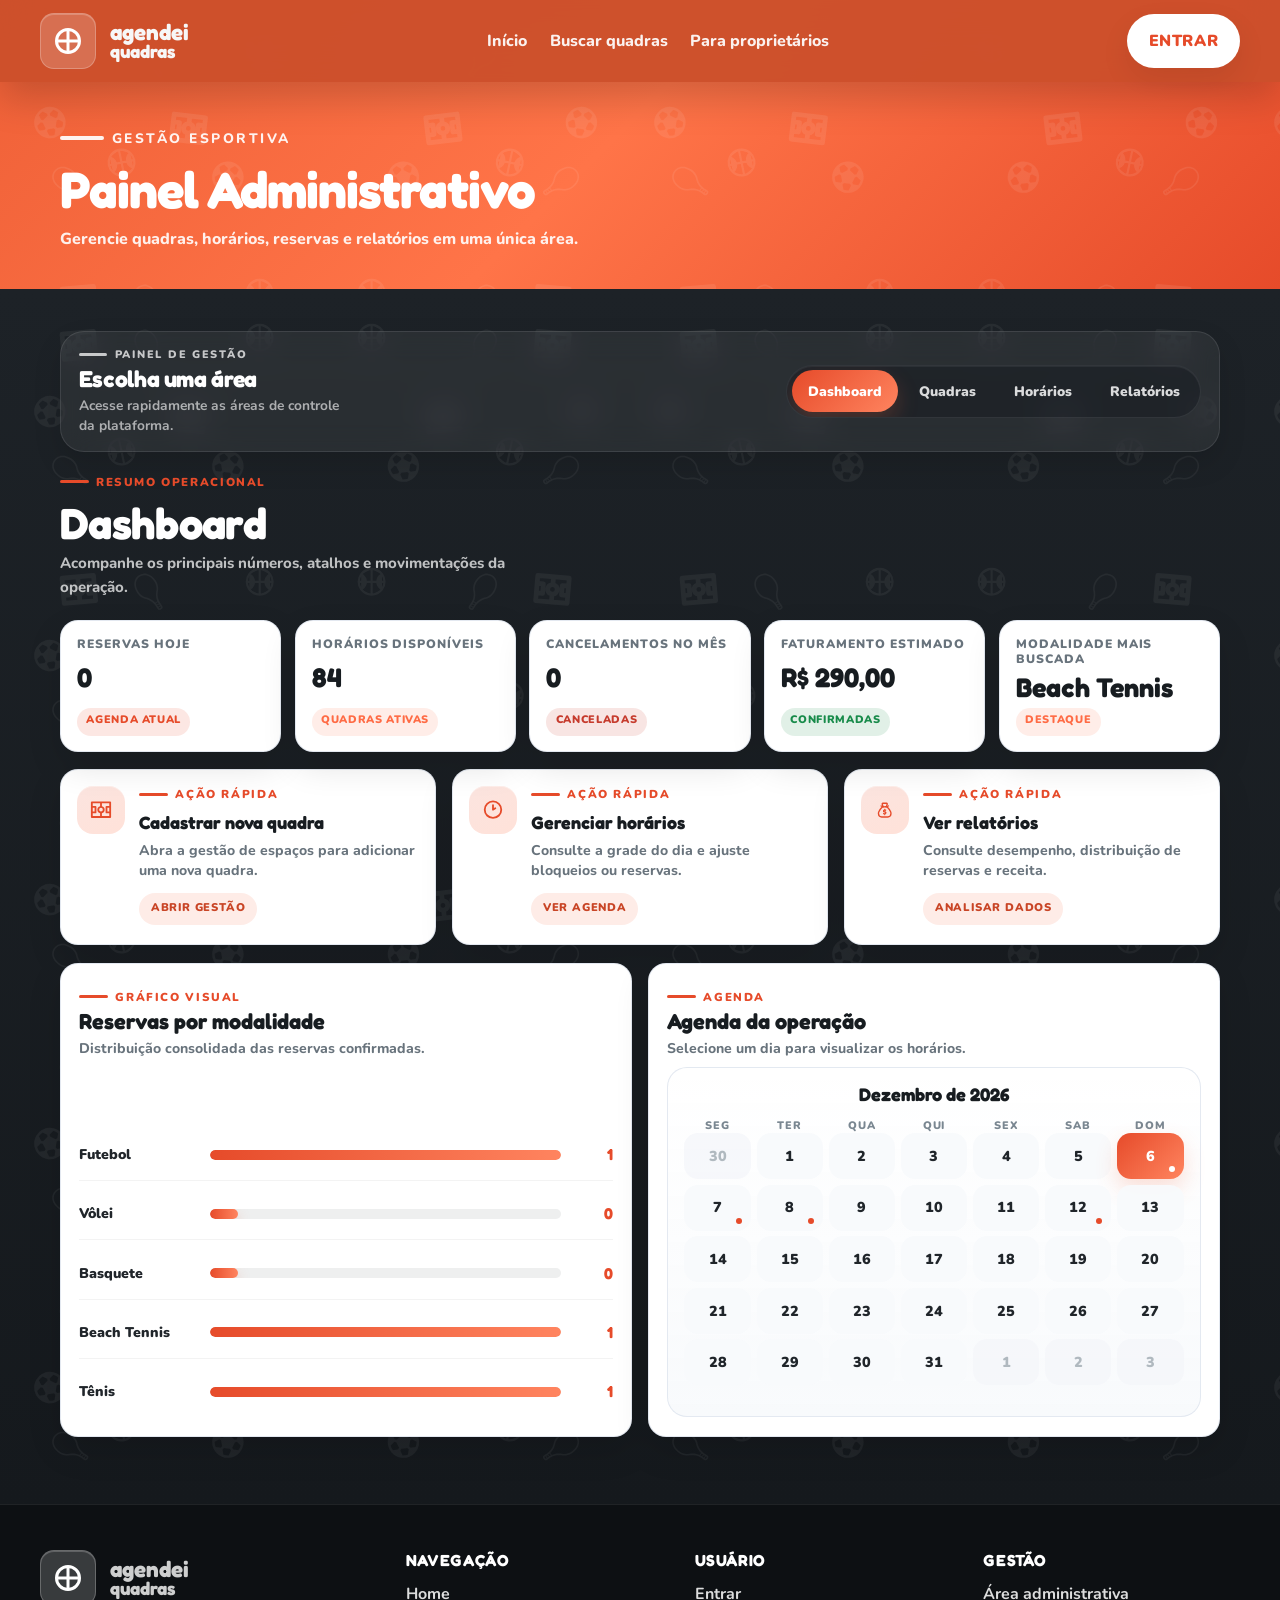
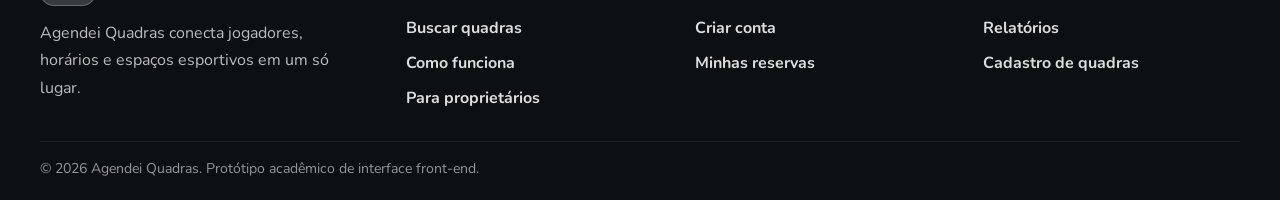
==== commit 049c7a5f: "Refina area administrativa e fluxo do prototipo" ====
--- a/pages/admin-dashboard.html
+++ b/pages/admin-dashboard.html
@@ -20,99 +20,373 @@
             <span class="brand-mark" aria-hidden="true"><span class="brand-grid"></span></span>
             <span class="brand-text"><strong>agendei</strong><span>quadras</span></span>
           </a>
-          <nav class="main-nav" aria-label="Navegação administrativa">
+
+          <nav class="main-nav" aria-label="Navegação geral">
             <button class="nav-toggle" type="button" aria-expanded="false" aria-controls="nav-menu" aria-label="Abrir menu">
               <span></span><span></span><span></span>
             </button>
             <ul class="nav-menu" id="nav-menu">
-              <li><a href="admin-dashboard.html">Dashboard</a></li>
-              <li><a href="admin-quadras.html">Quadras</a></li>
-              <li><a href="admin-horarios.html">Horários</a></li>
-              <li><a href="admin-relatorios.html">Relatórios</a></li>
-              <li><a href="#" data-logout>Sair</a></li>
+              <li><a href="../index.html">Início</a></li>
+              <li><a href="quadras.html">Buscar quadras</a></li>
+              <li><a href="proprietarios.html">Para proprietários</a></li>
+              <li data-auth-only hidden><a href="#" data-logout>Sair</a></li>
             </ul>
           </nav>
+
           <div class="header-actions">
             <span class="header-link" data-current-user>Gestor</span>
-            <a class="button button-light header-cta" href="../index.html">Voltar ao início</a>
+            <a class="button button-light header-cta pill-cta" href="../index.html">Voltar ao início</a>
           </div>
         </div>
       </header>
 
-      <main class="app-main">
-        <section class="page-hero section-orange section-pattern section-pattern-light">
-          <div class="container page-hero-grid">
-            <div class="page-hero-copy">
-              <span class="eyebrow eyebrow-light">gestão esportiva</span>
-              <h1>Painel Administrativo</h1>
-              <p>Visão geral das reservas, horários disponíveis e desempenho da operação.</p>
-              <span class="floating-note" id="admin-summary-note"></span>
+      <main class="app-main admin-main">
+        <section class="admin-hero section-orange section-pattern section-pattern-light" id="admin-hero">
+          <div class="container admin-container admin-hero-grid">
+            <div class="admin-hero-copy">
+              <span class="eyebrow eyebrow-light" id="admin-hero-kicker">GESTÃO ESPORTIVA</span>
+              <h1 id="admin-hero-title">Painel Administrativo</h1>
+              <p id="admin-hero-subtitle">Gerencie quadras, horários, reservas e relatórios em uma única área.</p>
             </div>
-            <div class="app-card-shell">
-              <div class="hero-mini-stat">
-                <span>Próximas ações</span>
-                <strong>Cadastre quadras, ajuste horários e acompanhe relatórios.</strong>
+          </div>
+        </section>
+
+        <section class="admin-workspace page-section section-dark section-pattern section-pattern-dark" id="admin-workspace">
+          <div class="container admin-container admin-hub">
+            <div class="admin-tabs-card">
+              <div class="admin-tabs-header">
+                <span class="section-kicker">PAINEL DE GESTÃO</span>
+                <h2>Escolha uma área</h2>
+                <p>Acesse rapidamente as áreas de controle da plataforma.</p>
+              </div>
+
+              <div class="admin-tabs" role="tablist" aria-label="Seções administrativas">
+                <button class="admin-tab is-active" type="button" data-admin-tab data-target="dashboard" role="tab" aria-selected="true">Dashboard</button>
+                <button class="admin-tab" type="button" data-admin-tab data-target="quadras" role="tab" aria-selected="false">Quadras</button>
+                <button class="admin-tab" type="button" data-admin-tab data-target="horarios" role="tab" aria-selected="false">Horários</button>
+                <button class="admin-tab" type="button" data-admin-tab data-target="relatorios" role="tab" aria-selected="false">Relatórios</button>
               </div>
             </div>
-          </div>
-        </section>
-
-        <section class="page-section section-dark section-pattern section-pattern-dark">
-          <div class="container admin-grid">
-            <div class="stats-grid" id="admin-metrics"></div>
-
-            <div class="quick-links-grid">
-              <a class="app-card quick-link-card" href="admin-quadras.html">
-                <span class="eyebrow eyebrow-dark">ação rápida</span>
-                <h3>Cadastrar nova quadra</h3>
-                <p>Abra o formulário de gestão e adicione novos espaços.</p>
-              </a>
-              <a class="app-card quick-link-card" href="admin-horarios.html">
-                <span class="eyebrow eyebrow-dark">ação rápida</span>
-                <h3>Gerenciar horários</h3>
-                <p>Bloqueie, libere ou consulte horários reservados.</p>
-              </a>
-              <a class="app-card quick-link-card" href="admin-relatorios.html">
-                <span class="eyebrow eyebrow-dark">ação rápida</span>
-                <h3>Ver relatórios</h3>
-                <p>Acompanhe métricas e desempenho do mês.</p>
-              </a>
-            </div>
-
-            <div class="app-grid two-columns">
-              <article class="app-card chart-card">
-                <div class="page-title-row light-surface">
-                  <div>
-                    <span class="eyebrow eyebrow-dark">gráfico visual</span>
-                    <h3>Reservas por modalidade</h3>
-                  </div>
-                </div>
-                <div class="chart-rows" id="admin-chart"></div>
-              </article>
-
-              <article class="app-card table-card">
-                <div class="page-title-row light-surface">
-                  <div>
-                    <span class="eyebrow eyebrow-dark">próximas reservas</span>
-                    <h3>Agenda em destaque</h3>
-                  </div>
-                </div>
-                <div class="table-responsive">
-                  <table class="data-table">
+
+            <div class="admin-sections admin-shell">
+            <section class="admin-section admin-dashboard-section is-active" data-admin-section="dashboard" data-section="dashboard" aria-labelledby="admin-dashboard-title">
+              <div class="admin-section-heading admin-dashboard-heading">
+                <div class="admin-dashboard-heading-copy">
+                  <span class="section-kicker">resumo operacional</span>
+                  <h2 id="admin-dashboard-title">Dashboard</h2>
+                  <p>Acompanhe os principais números, atalhos e movimentações da operação.</p>
+                </div>
+              </div>
+
+              <div class="admin-metrics-grid" id="admin-metrics"></div>
+
+              <div class="admin-quick-grid" aria-label="Ações rápidas">
+                <button class="admin-card admin-quick-card" type="button" data-admin-go="quadras" data-target="quadras">
+                  <span class="admin-quick-icon admin-quick-icon-court" aria-hidden="true"></span>
+                  <span class="section-kicker">ação rápida</span>
+                  <strong>Cadastrar nova quadra</strong>
+                  <p>Abra a gestão de espaços para adicionar uma nova quadra.</p>
+                  <span class="admin-action-text">Abrir gestão</span>
+                </button>
+                <button class="admin-card admin-quick-card" type="button" data-admin-go="horarios" data-target="horarios">
+                  <span class="admin-quick-icon admin-quick-icon-clock" aria-hidden="true"></span>
+                  <span class="section-kicker">ação rápida</span>
+                  <strong>Gerenciar horários</strong>
+                  <p>Consulte a grade do dia e ajuste bloqueios ou reservas.</p>
+                  <span class="admin-action-text">Ver agenda</span>
+                </button>
+                <button class="admin-card admin-quick-card" type="button" data-admin-go="relatorios" data-target="relatorios">
+                  <span class="admin-quick-icon admin-quick-icon-money" aria-hidden="true"></span>
+                  <span class="section-kicker">ação rápida</span>
+                  <strong>Ver relatórios</strong>
+                  <p>Consulte desempenho, distribuição de reservas e receita.</p>
+                  <span class="admin-action-text">Analisar dados</span>
+                </button>
+              </div>
+
+              <div class="admin-content-grid admin-dashboard-lower-grid">
+                <article class="admin-card admin-chart-card">
+                  <div class="admin-card-heading">
+                    <div>
+                      <span class="section-kicker">gráfico visual</span>
+                      <h3>Reservas por modalidade</h3>
+                      <p>Distribuição consolidada das reservas confirmadas.</p>
+                    </div>
+                  </div>
+                  <div class="chart-rows admin-chart-rows" id="admin-chart"></div>
+                </article>
+
+                <article class="admin-card admin-list-card">
+                  <div class="admin-card-heading">
+                    <div>
+                      <span class="section-kicker">agenda</span>
+                      <h3>Agenda da operação</h3>
+                      <p>Selecione um dia para visualizar os horários.</p>
+                    </div>
+                  </div>
+                  <div class="admin-reservation-list" id="admin-upcoming"></div>
+                </article>
+              </div>
+            </section>
+
+            <section class="admin-section" data-admin-section="quadras" data-section="quadras" aria-labelledby="admin-quadras-title" hidden>
+              <div class="admin-section-heading">
+                <div>
+                  <span class="section-kicker">cadastro e gestão</span>
+                  <h2 id="admin-quadras-title">Gerenciar Quadras</h2>
+                </div>
+                <p>Cadastre, edite e organize os espaços disponíveis no protótipo.</p>
+              </div>
+
+              <form class="admin-card admin-form-card" id="admin-court-form" novalidate>
+                <div class="admin-card-heading">
+                  <div>
+                    <span class="section-kicker">formulário</span>
+                    <h3 id="admin-court-form-title">Cadastrar nova quadra</h3>
+                  </div>
+                </div>
+
+                <div class="form-grid admin-form-grid">
+                  <label>
+                    Nome da quadra
+                    <input type="text" name="nome" placeholder="Ex.: Arena Central" required />
+                  </label>
+                  <label>
+                    Modalidade
+                    <select name="modalidade" required>
+                      <option value="">Selecione</option>
+                      <option>Futebol</option>
+                      <option>Basquete</option>
+                      <option>Vôlei</option>
+                      <option>Beach Tennis</option>
+                      <option>Tênis</option>
+                    </select>
+                  </label>
+                  <label>
+                    Bairro
+                    <select name="bairro" required>
+                      <option value="">Selecione</option>
+                      <option>Jardim Irajá</option>
+                      <option>Centro</option>
+                      <option>Ribeirânia</option>
+                      <option>Bonfim Paulista</option>
+                      <option>Nova Aliança</option>
+                    </select>
+                  </label>
+                  <label>
+                    Endereço
+                    <input type="text" name="endereco" placeholder="Rua, número e complemento" />
+                  </label>
+                  <label>
+                    Preço por hora
+                    <input type="number" name="preco" min="0" step="5" placeholder="120" />
+                  </label>
+                  <label>
+                    Horário de abertura
+                    <input type="time" name="abertura" value="08:00" />
+                  </label>
+                  <label>
+                    Horário de fechamento
+                    <input type="time" name="fechamento" value="22:00" />
+                  </label>
+                  <label>
+                    Status
+                    <select name="status">
+                      <option>Ativa</option>
+                      <option>Inativa</option>
+                    </select>
+                  </label>
+                  <div class="full-width">
+                    <span class="detail-label">Estrutura disponível</span>
+                    <div class="admin-facility-grid">
+                      <label class="facility-option"><input type="checkbox" name="estrutura" value="Iluminação" /><span>Iluminação</span></label>
+                      <label class="facility-option"><input type="checkbox" name="estrutura" value="Vestiário" /><span>Vestiário</span></label>
+                      <label class="facility-option"><input type="checkbox" name="estrutura" value="Estacionamento" /><span>Estacionamento</span></label>
+                      <label class="facility-option"><input type="checkbox" name="estrutura" value="Bebedouro" /><span>Bebedouro</span></label>
+                      <label class="facility-option"><input type="checkbox" name="estrutura" value="Lanchonete" /><span>Lanchonete</span></label>
+                      <label class="facility-option"><input type="checkbox" name="estrutura" value="Quadra coberta" /><span>Quadra coberta</span></label>
+                    </div>
+                  </div>
+                </div>
+
+                <div class="form-actions admin-form-actions">
+                  <button class="button btn-secondary" type="reset">Limpar</button>
+                  <button class="button btn-primary" type="submit">Salvar quadra</button>
+                </div>
+              </form>
+
+              <article class="admin-card admin-table-card">
+                <div class="admin-card-heading">
+                  <div>
+                    <span class="section-kicker">cadastros</span>
+                    <h3>Quadras registradas</h3>
+                  </div>
+                </div>
+                <div class="table-responsive admin-table-wrap">
+                  <table class="data-table admin-table">
                     <thead>
                       <tr>
-                        <th>Cliente</th>
+                        <th>Nome</th>
+                        <th>Modalidade</th>
+                        <th>Bairro</th>
+                        <th>Preço</th>
+                        <th>Status</th>
+                        <th>Ações</th>
+                      </tr>
+                    </thead>
+                    <tbody id="admin-courts-table"></tbody>
+                  </table>
+                </div>
+              </article>
+            </section>
+
+            <section class="admin-section" data-admin-section="horarios" data-section="horarios" aria-labelledby="admin-horarios-title" hidden>
+              <div class="admin-section-heading">
+                <div>
+                  <span class="section-kicker">controle operacional</span>
+                  <h2 id="admin-horarios-title">Gerenciar Horários</h2>
+                </div>
+                <p>Filtre uma quadra, escolha a data e ajuste a disponibilidade da grade diária.</p>
+              </div>
+
+              <article class="admin-card admin-filter-card">
+                <div class="admin-card-heading">
+                  <div>
+                    <span class="section-kicker">agenda</span>
+                    <h3>Filtros de agenda</h3>
+                  </div>
+                </div>
+                <div class="toolbar-grid compact admin-filter-grid">
+                  <label class="toolbar-field">
+                    Selecionar quadra
+                    <select id="admin-schedule-court"></select>
+                  </label>
+                  <label class="toolbar-field">
+                    Selecionar data
+                    <div id="admin-schedule-date" class="date-picker-shell"></div>
+                  </label>
+                </div>
+              </article>
+
+              <article class="admin-card admin-schedule-card">
+                <div class="admin-card-heading">
+                  <div>
+                    <span class="section-kicker">grade diária</span>
+                    <h3>Status por horário</h3>
+                  </div>
+                </div>
+                <div class="admin-schedule-grid" id="admin-schedule-grid"></div>
+              </article>
+            </section>
+
+            <section class="admin-section" data-admin-section="relatorios" data-section="relatorios" aria-labelledby="admin-relatorios-title" hidden>
+              <div class="admin-section-heading">
+                <div>
+                  <span class="section-kicker">inteligência da operação</span>
+                  <h2 id="admin-relatorios-title">Relatórios</h2>
+                </div>
+                <p>Indicadores, gráficos e resumo financeiro em uma visão compacta.</p>
+              </div>
+
+              <article class="admin-card admin-filter-card">
+                <div class="admin-card-heading">
+                  <div>
+                    <span class="section-kicker">filtros visuais</span>
+                    <h3>Recorte do relatório</h3>
+                  </div>
+                </div>
+                <div class="toolbar-grid compact admin-filter-grid report-filter-grid">
+                  <label class="toolbar-field">
+                    Período
+                    <select>
+                      <option>Maio/2026</option>
+                      <option>Abril/2026</option>
+                      <option>Últimos 30 dias</option>
+                    </select>
+                  </label>
+                  <label class="toolbar-field">
+                    Modalidade
+                    <select>
+                      <option>Todas</option>
+                      <option>Futebol</option>
+                      <option>Basquete</option>
+                      <option>Vôlei</option>
+                      <option>Beach Tennis</option>
+                      <option>Tênis</option>
+                    </select>
+                  </label>
+                  <label class="toolbar-field">
+                    Quadra
+                    <select>
+                      <option>Todas as quadras</option>
+                      <option>Arena Beach RP</option>
+                      <option>Quadra Society Norte</option>
+                      <option>Tennis Club Ribeirão</option>
+                    </select>
+                  </label>
+                  <div class="admin-filter-action">
+                    <button class="button btn-primary" id="export-report" type="button">Exportar relatório</button>
+                  </div>
+                </div>
+              </article>
+
+              <div class="admin-metrics-grid" id="report-metrics"></div>
+
+              <div class="admin-content-grid">
+                <article class="admin-card admin-chart-card">
+                  <div class="admin-card-heading">
+                    <div>
+                      <span class="section-kicker">modalidades</span>
+                      <h3>Reservas por modalidade</h3>
+                    </div>
+                  </div>
+                  <div class="chart-rows admin-chart-rows" id="report-modality-chart"></div>
+                </article>
+
+                <article class="admin-card admin-chart-card">
+                  <div class="admin-card-heading">
+                    <div>
+                      <span class="section-kicker">períodos</span>
+                      <h3>Reservas por período do dia</h3>
+                    </div>
+                  </div>
+                  <div class="chart-rows admin-chart-rows" id="report-period-chart"></div>
+                </article>
+              </div>
+
+              <article class="admin-card admin-chart-card">
+                <div class="admin-card-heading">
+                  <div>
+                    <span class="section-kicker">faturamento</span>
+                    <h3>Faturamento por semana</h3>
+                  </div>
+                </div>
+                <div class="chart-rows admin-chart-rows admin-chart-rows-wide" id="report-revenue-chart"></div>
+              </article>
+
+              <article class="admin-card admin-table-card">
+                <div class="admin-card-heading">
+                  <div>
+                    <span class="section-kicker">resumo</span>
+                    <h3>Resumo de reservas</h3>
+                  </div>
+                </div>
+                <div class="table-responsive admin-table-wrap">
+                  <table class="data-table admin-table">
+                    <thead>
+                      <tr>
+                        <th>Data</th>
                         <th>Quadra</th>
                         <th>Modalidade</th>
-                        <th>Data</th>
-                        <th>Horário</th>
-                        <th>Status</th>
+                        <th>Quantidade de reservas</th>
+                        <th>Receita estimada</th>
                       </tr>
                     </thead>
-                    <tbody id="admin-upcoming"></tbody>
+                    <tbody id="report-table"></tbody>
                   </table>
                 </div>
               </article>
+            </section>
             </div>
           </div>
         </section>
@@ -143,7 +417,7 @@
           <div class="footer-links-group">
             <strong>Gestão</strong>
             <a href="admin-dashboard.html">Área administrativa</a>
-            <a href="admin-relatorios.html">Relatórios</a>
+            <a href="admin-dashboard.html#relatorios">Relatórios</a>
             <a href="cadastro-proprietario.html">Cadastro de quadras</a>
           </div>
         </div>
--- a/css/style.css
+++ b/css/style.css
@@ -386,6 +386,7 @@
 }
 
 .header-actions {
+  position: relative;
   display: flex;
   align-items: center;
   gap: 0.85rem;
@@ -398,6 +399,114 @@
 .header-link {
   font-weight: 800;
   color: rgba(255, 255, 255, 0.92);
+}
+
+.header-user-button {
+  min-height: 48px;
+  padding: 0.68rem 0.88rem;
+  border-radius: 999px !important;
+  background: rgba(255, 249, 245, 0.98);
+  box-shadow: 0 10px 24px rgba(0, 0, 0, 0.1);
+}
+
+.header-user-chip {
+  display: inline-flex;
+  align-items: center;
+  justify-content: center;
+  gap: 0.34rem;
+  line-height: 1;
+}
+
+.header-user-icon {
+  width: 18px;
+  height: 18px;
+  object-fit: contain;
+  flex: 0 0 18px;
+}
+
+.header-user-name {
+  display: inline-block;
+  max-width: 124px;
+  overflow: hidden;
+  text-overflow: ellipsis;
+  white-space: nowrap;
+  font-size: 0.9rem;
+  font-weight: 800;
+  text-transform: none;
+  color: var(--color-primary-deep);
+}
+
+.header-user-caret {
+  width: 8px;
+  height: 8px;
+  background: transparent;
+  border-right: 3px solid var(--color-primary-deep);
+  border-bottom: 3px solid var(--color-primary-deep);
+  transform: rotate(45deg);
+  margin-top: -4px;
+  transition: transform var(--transition), margin-top var(--transition);
+}
+
+.header-user-button[aria-expanded="true"] .header-user-caret,
+.header-actions.is-profile-open .header-user-caret {
+  transform: rotate(225deg);
+  margin-top: 4px;
+}
+
+.header-user-button:hover,
+.header-user-button:focus-visible {
+  background: rgba(255, 243, 236, 1);
+  box-shadow: 0 14px 28px rgba(230, 75, 42, 0.14);
+}
+
+.header-user-dropdown {
+  position: absolute;
+  top: calc(100% + 0.7rem);
+  right: 0;
+  min-width: 210px;
+  padding: 0.45rem;
+  border-radius: 20px;
+  border: 1px solid rgba(23, 28, 32, 0.08);
+  background: rgba(255, 250, 247, 0.99);
+  box-shadow: 0 20px 42px rgba(23, 28, 32, 0.16);
+  opacity: 0;
+  visibility: hidden;
+  transform: translateY(-8px);
+  pointer-events: none;
+  transition:
+    opacity var(--transition),
+    visibility var(--transition),
+    transform var(--transition);
+}
+
+.header-actions.is-profile-open .header-user-dropdown {
+  opacity: 1;
+  visibility: visible;
+  transform: translateY(0);
+  pointer-events: auto;
+}
+
+.header-user-dropdown-item {
+  display: flex;
+  align-items: center;
+  width: 100%;
+  min-height: 44px;
+  padding: 0.78rem 0.9rem;
+  border-radius: 14px;
+  color: var(--color-text-dark);
+  font-weight: 800;
+  text-align: left;
+  transition:
+    background-color var(--transition),
+    color var(--transition),
+    transform var(--transition);
+}
+
+.header-user-dropdown-item:hover,
+.header-user-dropdown-item:focus-visible {
+  background: rgba(242, 101, 60, 0.12);
+  color: var(--color-primary-deep);
+  transform: translateY(-1px);
 }
 
 .page-hero {
@@ -766,6 +875,10 @@
   margin: 0 auto;
 }
 
+.auth-card-wide {
+  width: min(100%, 980px);
+}
+
 .auth-links {
   display: flex;
   flex-wrap: wrap;
@@ -802,6 +915,10 @@
   gap: 0.5rem;
   font-weight: 800;
   color: var(--color-text-dark);
+}
+
+.toolbar-field {
+  position: relative;
 }
 
 .form-card input,
@@ -818,6 +935,145 @@
   outline: none;
 }
 
+.form-card select,
+.toolbar-field select {
+  appearance: none;
+  -webkit-appearance: none;
+  -moz-appearance: none;
+  padding-right: 2.8rem;
+  font-family: "Nunito", sans-serif;
+  font-size: 1rem;
+  font-weight: 900;
+  color: var(--color-text-dark);
+}
+
+.form-card select.is-customized,
+.toolbar-field select.is-customized {
+  position: absolute;
+  opacity: 0;
+  pointer-events: none;
+  width: 0;
+  height: 0;
+  margin: 0;
+  padding: 0;
+  border: 0;
+}
+
+.toolbar-field:has(select)::after {
+  content: "";
+  position: absolute;
+  right: 0.2rem;
+  bottom: 0.5rem;
+  width: 2.4rem;
+  height: 2.4rem;
+  background: var(--color-primary-deep);
+  -webkit-mask: url("../assets/icons/angle-down-svgrepo-com.svg") center / contain no-repeat;
+  mask: url("../assets/icons/angle-down-svgrepo-com.svg") center / contain no-repeat;
+  pointer-events: none;
+  transition: transform var(--transition);
+}
+
+.toolbar-field:has(select:focus)::after {
+  transform: rotate(180deg);
+}
+
+.toolbar-field:has(select.is-customized)::after {
+  display: none;
+}
+
+.custom-select-shell {
+  position: relative;
+}
+
+.custom-select-trigger {
+  width: 100%;
+  min-height: 54px;
+  padding: 0.95rem 2.8rem 0.95rem 1rem;
+  border-radius: 18px;
+  border: 1px solid rgba(23, 28, 32, 0.12);
+  background: rgba(255, 255, 255, 0.96);
+  color: var(--color-text-dark);
+  font-family: "Nunito", sans-serif;
+  font-size: 1rem;
+  font-weight: 900;
+  text-align: left;
+  cursor: pointer;
+  transition: border-color var(--transition), box-shadow var(--transition);
+}
+
+.custom-select-trigger::after {
+  content: "";
+  position: absolute;
+  right: 0.2rem;
+  bottom: 0.5rem;
+  width: 2.4rem;
+  height: 2.4rem;
+  background: var(--color-primary-deep);
+  -webkit-mask: url("../assets/icons/angle-down-svgrepo-com.svg") center / contain no-repeat;
+  mask: url("../assets/icons/angle-down-svgrepo-com.svg") center / contain no-repeat;
+  pointer-events: none;
+  transition: transform var(--transition);
+}
+
+.custom-select-shell.is-open .custom-select-trigger,
+.custom-select-trigger:focus-visible {
+  border-color: var(--color-primary-deep);
+  box-shadow: 0 0 0 3px rgba(242, 101, 60, 0.12);
+  outline: none;
+}
+
+.custom-select-shell.is-disabled .custom-select-trigger,
+.custom-select-trigger:disabled {
+  cursor: not-allowed;
+  opacity: 0.74;
+}
+
+.custom-select-shell.is-open .custom-select-trigger::after {
+  transform: rotate(180deg);
+}
+
+.custom-select-value {
+  display: block;
+  overflow: hidden;
+  text-overflow: ellipsis;
+  white-space: nowrap;
+}
+
+.custom-select-panel {
+  position: absolute;
+  z-index: 8;
+  left: 0;
+  width: 100%;
+  max-width: min(100vw - 2rem, 100%);
+  padding: 0.45rem;
+  border-radius: 18px;
+  border: 1px solid rgba(23, 28, 32, 0.1);
+  background: rgba(255, 250, 247, 0.98);
+  box-shadow: 0 18px 38px rgba(23, 28, 32, 0.14);
+}
+
+.custom-select-option {
+  width: 100%;
+  min-height: 46px;
+  padding: 0.75rem 0.9rem;
+  border-radius: 14px;
+  color: var(--color-text-dark);
+  font-weight: 800;
+  text-align: left;
+  transition: background-color var(--transition), color var(--transition), transform var(--transition);
+}
+
+.custom-select-option:hover,
+.custom-select-option:focus-visible {
+  background: rgba(242, 101, 60, 0.12);
+  transform: translateY(-1px);
+}
+
+.custom-select-option.is-selected {
+  background: linear-gradient(135deg, var(--color-primary-deep), var(--color-primary-soft));
+  color: var(--color-light);
+}
+
 .form-card input:focus,
 .form-card select:focus,
 .form-card textarea:focus,
@@ -839,6 +1095,7 @@
   min-height: 1.5rem;
   font-weight: 800;
   color: var(--color-primary-deep);
+  white-space: nowrap;
 }
 
 .form-message.is-error {
@@ -849,6 +1106,122 @@
   display: flex;
   flex-wrap: wrap;
   gap: 0.85rem;
+}
+
+.interests-section {
+  display: grid;
+  gap: 0.9rem;
+}
+
+.interests-title {
+  letter-spacing: 0.12em;
+  text-transform: uppercase;
+}
+
+.interest-grid {
+  display: flex;
+  flex-wrap: nowrap;
+  gap: 0.85rem;
+}
+
+.interest-option {
+  position: relative;
+  display: flex;
+  flex: 1 1 0;
+  min-width: 0;
+  cursor: pointer;
+}
+
+.interest-option input {
+  position: absolute;
+  opacity: 0;
+  pointer-events: none;
+}
+
+.interest-card {
+  display: flex;
+  align-items: center;
+  justify-content: center;
+  gap: 0.7rem;
+  width: 100%;
+  min-height: 60px;
+  padding: 0.9rem 1rem;
+  border: 1px solid rgba(242, 101, 60, 0.14);
+  border-radius: 20px;
+  background: linear-gradient(180deg, rgba(255, 248, 244, 0.98) 0%, rgba(255, 240, 233, 0.92) 100%);
+  box-shadow: 0 12px 28px rgba(153, 65, 38, 0.08);
+  transition:
+    transform var(--transition),
+    box-shadow var(--transition),
+    border-color var(--transition),
+    background-color var(--transition),
+    background var(--transition);
+}
+
+.interest-label {
+  font-size: 0.95rem;
+  font-weight: 900;
+  line-height: 1.1;
+  text-align: center;
+  color: var(--color-text-dark);
+}
+
+.interest-indicator {
+  position: relative;
+  flex: 0 0 22px;
+  width: 22px;
+  height: 22px;
+  border: 2px solid rgba(230, 75, 42, 0.35);
+  border-radius: 999px;
+  background: rgba(255, 255, 255, 0.96);
+  box-shadow: inset 0 1px 2px rgba(23, 28, 32, 0.08);
+  transition:
+    border-color var(--transition),
+    background-color var(--transition),
+    transform var(--transition);
+}
+
+.interest-indicator::after {
+  content: "";
+  position: absolute;
+  inset: 4px;
+  border-radius: 999px;
+  background: linear-gradient(135deg, var(--color-primary-deep), var(--color-primary-soft));
+  transform: scale(0);
+  transition: transform var(--transition);
+}
+
+.interest-option:hover .interest-card,
+.interest-option:focus-within .interest-card {
+  transform: translateY(-3px);
+  border-color: rgba(230, 75, 42, 0.32);
+  background: linear-gradient(180deg, rgba(255, 245, 240, 1) 0%, rgba(255, 233, 222, 0.96) 100%);
+  box-shadow: 0 16px 34px rgba(153, 65, 38, 0.12);
+}
+
+.interest-option input:focus-visible + .interest-card {
+  outline: 3px solid rgba(242, 101, 60, 0.22);
+  outline-offset: 3px;
+}
+
+.interest-option input:checked + .interest-card {
+  border-color: rgba(230, 75, 42, 0.9);
+  background: linear-gradient(180deg, rgba(255, 238, 228, 1) 0%, rgba(255, 225, 211, 0.98) 100%);
+  box-shadow: 0 18px 36px rgba(230, 75, 42, 0.16);
+}
+
+.interest-option input:checked + .interest-card .interest-indicator {
+  border-color: var(--color-primary-deep);
+  background: rgba(255, 236, 226, 1);
+  transform: scale(1.04);
+}
+
+.interest-option input:checked + .interest-card .interest-indicator::after {
+  transform: scale(1);
+}
+
+.interest-option input:checked + .interest-card .interest-label {
+  color: var(--color-primary-deep);
 }
 
 .check-item,
@@ -1145,32 +1518,117 @@
 
 .detail-hero {
   display: grid;
-  grid-template-columns: minmax(0, 0.92fr) minmax(340px, 0.88fr);
+  grid-template-columns: minmax(320px, 0.95fr) minmax(0, 1.05fr);
   gap: 1.5rem;
   align-items: start;
-}
-
-.detail-hero > img {
+  min-width: 0;
+}
+
+.detail-media-panel {
+  position: sticky;
+  top: calc(var(--header-height) + 1rem);
+  display: grid;
+  gap: 1rem;
+  padding: 1rem;
+  min-width: 0;
+}
+
+.detail-court-image {
   width: 100%;
-  border-radius: 34px;
-  box-shadow: var(--shadow-soft);
+  height: clamp(280px, 34vw, 430px);
+  object-fit: cover;
+  border-radius: 24px;
+  box-shadow: 0 18px 42px rgba(0, 0, 0, 0.18);
+}
+
+.detail-quick-facts {
+  display: grid;
+  grid-template-columns: repeat(3, minmax(0, 1fr));
+  gap: 0.75rem;
+}
+
+.detail-quick-facts span {
+  display: grid;
+  gap: 0.25rem;
+  min-width: 0;
+  padding: 0.85rem;
+  border-radius: 18px;
+  background: rgba(242, 101, 60, 0.08);
+  color: var(--color-text-dark);
+  font-weight: 900;
+}
+
+.detail-quick-facts strong {
+  color: var(--color-muted-dark);
+  font-size: 0.74rem;
+  letter-spacing: 0.08em;
+  text-transform: uppercase;
 }
 
 .detail-summary {
   display: grid;
-  gap: 1rem;
+  gap: 1.15rem;
+  min-width: 0;
+}
+
+.detail-location {
+  color: var(--color-primary-deep);
+  font-size: 0.78rem;
+  font-weight: 900;
+  letter-spacing: 0.16em;
+}
+
+.detail-title-block {
+  display: grid;
+  gap: 0.35rem;
+}
+
+.detail-summary h1 {
+  color: var(--color-text-dark);
+  font-size: clamp(2rem, 3vw, 3rem);
+  overflow-wrap: anywhere;
 }
 
 .detail-subtitle {
   font-size: 1.1rem;
   color: var(--color-muted-dark);
-}
-
-.detail-grid,
+  font-weight: 800;
+}
+
+.detail-grid {
+  display: grid;
+  grid-template-columns: repeat(3, minmax(0, 1fr));
+  gap: 0.85rem;
+}
+
 .info-grid {
   display: grid;
   grid-template-columns: repeat(2, minmax(0, 1fr));
   gap: 1rem;
+}
+
+.detail-info-card {
+  padding: 1rem;
+  border: 1px solid rgba(23, 28, 32, 0.08);
+  border-radius: 18px;
+  background: rgba(23, 28, 32, 0.04);
+}
+
+.detail-info-card p {
+  color: var(--color-text-dark);
+  font-weight: 900;
+  line-height: 1.35;
+}
+
+.detail-price-card {
+  background: linear-gradient(135deg, var(--color-primary-deep), var(--color-primary-soft));
+  border-color: transparent;
+  box-shadow: 0 14px 30px rgba(242, 101, 60, 0.24);
+}
+
+.detail-price-card .detail-label,
+.detail-price-card p {
+  color: var(--color-light);
 }
 
 .detail-label {
@@ -1184,35 +1642,752 @@
 }
 
 .rating-box {
-  display: inline-grid;
-  gap: 0.2rem;
+  display: flex;
+  flex-wrap: wrap;
+  justify-content: space-between;
+  align-items: center;
+  gap: 0.5rem 1rem;
   padding: 1rem;
   border-radius: 22px;
   background: rgba(242, 101, 60, 0.08);
 }
 
+.rating-box strong {
+  color: var(--color-primary-deep);
+  font-family: "Fredoka", sans-serif;
+  font-size: 1.25rem;
+}
+
+.rating-box span {
+  color: var(--color-muted-dark);
+  font-weight: 800;
+}
+
+.detail-section {
+  display: grid;
+  gap: 0.75rem;
+}
+
+.detail-section h3 {
+  color: var(--color-text-dark);
+  font-size: 1.35rem;
+}
+
+.detail-description {
+  color: #48525a;
+  font-weight: 700;
+}
+
+.detail-tag-row .tag-pill {
+  background: rgba(242, 101, 60, 0.12);
+  border: 1px solid rgba(242, 101, 60, 0.16);
+}
+
 .rules-card {
   padding: 1.2rem;
   border-radius: 22px;
+  background: linear-gradient(135deg, rgba(23, 28, 32, 0.05), rgba(242, 101, 60, 0.08));
+  border: 1px solid rgba(23, 28, 32, 0.06);
+}
+
+.info-list {
+  display: grid;
+  gap: 0.6rem;
+  padding-left: 0;
+  margin: 0;
+  list-style: none;
+}
+
+.info-list li {
+  position: relative;
+  padding-left: 1.45rem;
+  color: #48525a;
+  font-weight: 800;
+}
+
+.info-list li::before {
+  content: "";
+  position: absolute;
+  top: 0.58rem;
+  left: 0;
+  width: 0.48rem;
+  height: 0.48rem;
+  border-radius: 999px;
+  background: var(--color-primary-deep);
+}
+
+.detail-section-heading {
+  display: grid;
+  gap: 0.25rem;
+}
+
+.detail-section-heading p {
+  color: var(--color-muted-dark);
+  font-weight: 800;
+}
+
+.detail-time-grid {
+  display: grid;
+  grid-template-columns: repeat(4, minmax(0, 1fr));
+  gap: 0.65rem;
+}
+
+.detail-time-chip {
+  min-height: 54px;
+  padding: 0.65rem;
+}
+
+.detail-date-field {
+  display: grid;
+  position: relative;
+  gap: 0.5rem;
+}
+
+.detail-booking-grid {
+  display: grid;
+  grid-template-columns: repeat(2, minmax(0, 1fr));
+  gap: 0.85rem;
+}
+
+.detail-booking-full {
+  grid-column: 1 / -1;
+}
+
+.detail-date-field span {
+  color: var(--color-text-dark);
+  font-size: 0.94rem;
+  font-weight: 900;
+}
+
+.detail-date-field input,
+.detail-date-field select {
+  padding: 0.95rem 1rem;
+  border-radius: 18px;
+  border: 1px solid rgba(23, 28, 32, 0.12);
+  background: rgba(255, 255, 255, 0.96);
+  color: var(--color-text-dark);
+  outline: none;
+}
+
+.detail-date-field input:focus,
+.detail-date-field select:focus {
+  border-color: var(--color-primary-deep);
+}
+
+.detail-date-field select {
+  appearance: none;
+  -webkit-appearance: none;
+  -moz-appearance: none;
+  min-height: 54px;
+  padding-right: 2.8rem;
+  font-family: "Nunito", sans-serif;
+  font-size: 1rem;
+  font-variant-numeric: tabular-nums;
+  font-weight: 900;
+  color: var(--color-text-dark);
+}
+
+.detail-date-field:has(select)::after {
+  content: "";
+  position: absolute;
+  right: 1rem;
+  bottom: 1rem;
+  width: 1rem;
+  height: 1rem;
+  background: var(--color-primary-deep);
+  -webkit-mask: url("../assets/icons/angle-down-svgrepo-com.svg") center / contain no-repeat;
+  mask: url("../assets/icons/angle-down-svgrepo-com.svg") center / contain no-repeat;
+  pointer-events: none;
+  transition: transform var(--transition);
+}
+
+.detail-date-field:has(select:focus)::after {
+  transform: rotate(180deg);
+}
+
+.detail-date-field:has(select.is-customized)::after {
+  display: none;
+}
+
+.date-picker-shell {
+  position: relative;
+}
+
+.date-picker-trigger {
+  width: 100%;
+  min-height: 54px;
+  padding: 0.95rem 2.8rem 0.95rem 1rem;
+  border-radius: 18px;
+  border: 1px solid rgba(23, 28, 32, 0.12);
+  background: rgba(255, 255, 255, 0.96);
+  color: var(--color-text-dark);
+  font-family: "Nunito", sans-serif;
+  font-size: 1rem;
+  font-variant-numeric: tabular-nums;
+  font-weight: 900;
+  text-align: left;
+  cursor: pointer;
+  transition: border-color var(--transition), box-shadow var(--transition);
+}
+
+.date-picker-trigger::after {
+  content: "";
+  position: absolute;
+  right: 1rem;
+  top: 50%;
+  width: 1.05rem;
+  height: 1.05rem;
+  background: var(--color-primary-deep);
+  -webkit-mask: url("../assets/icons/calendar-days-svgrepo-com.svg") center / contain no-repeat;
+  mask: url("../assets/icons/calendar-days-svgrepo-com.svg") center / contain no-repeat;
+  transform: translateY(-50%);
+  pointer-events: none;
+}
+
+.date-picker-shell.is-open .date-picker-trigger,
+.date-picker-trigger:focus-visible {
+  border-color: var(--color-primary-deep);
+  box-shadow: 0 0 0 3px rgba(242, 101, 60, 0.12);
+  outline: none;
+}
+
+.date-picker-panel {
+  position: absolute;
+  z-index: 8;
+  left: 0;
+  width: min(calc(100vw - 2rem), 220px);
+  max-width: calc(100vw - 2rem);
+  padding: 0.5rem;
+  border-radius: 14px;
+  border: 1px solid rgba(23, 28, 32, 0.1);
+  background: rgba(255, 250, 247, 0.98);
+  box-shadow: 0 22px 48px rgba(23, 28, 32, 0.16);
+}
+
+.date-picker-shell.opens-up .date-picker-panel {
+  top: auto;
+  bottom: calc(100% + 0.55rem);
+}
+
+.date-picker-header {
+  display: grid;
+  grid-template-columns: 28px 1fr 28px;
+  align-items: center;
+  gap: 0.2rem;
+  margin-bottom: 0.42rem;
+}
+
+.date-picker-title {
+  color: var(--color-text-dark);
+  font-size: 0.76rem;
+  font-weight: 900;
+  text-align: center;
+  text-transform: capitalize;
+}
+
+.date-picker-nav {
+  display: inline-flex;
+  align-items: center;
+  justify-content: center;
+  width: 28px;
+  height: 28px;
+  padding: 0;
+  line-height: 1;
+  border-radius: 8px;
+  background: rgba(242, 101, 60, 0.08);
+  color: var(--color-primary-deep);
+  font-size: 1.5rem;
+  font-weight: 600;
+  vertical-align: middle;
+}
+
+.date-picker-nav:disabled {
+  cursor: not-allowed;
+  opacity: 0.38;
+}
+
+.date-picker-weekdays,
+.date-picker-days {
+  display: grid;
+  grid-template-columns: repeat(7, minmax(0, 1fr));
+  gap: 0.14rem;
+}
+
+.date-picker-weekdays {
+  margin-bottom: 0.24rem;
+}
+
+.date-picker-weekdays span {
+  color: var(--color-muted-dark);
+  font-size: 0.58rem;
+  font-weight: 900;
+  text-align: center;
+}
+
+.date-picker-day,
+.date-picker-day.is-empty {
+  min-height: 20px;
+  border-radius: 6px;
+}
+
+.date-picker-day {
+  background: rgba(23, 28, 32, 0.04);
+  color: var(--color-text-dark);
+  font-variant-numeric: tabular-nums;
+  font-size: 0.68rem;
+  font-weight: 900;
+  transition: background-color var(--transition), color var(--transition), transform var(--transition);
+}
+
+.date-picker-day:hover,
+.date-picker-day:focus-visible {
+  transform: translateY(-1px);
+  background: rgba(242, 101, 60, 0.12);
+}
+
+.date-picker-day.is-today {
+  box-shadow: inset 0 0 0 1px rgba(242, 101, 60, 0.35);
+}
+
+.date-picker-day.is-selected {
+  background: linear-gradient(135deg, var(--color-primary-deep), var(--color-primary-soft));
+  color: var(--color-light);
+}
+
+.date-picker-day:disabled {
+  cursor: not-allowed;
+  opacity: 0.3;
+  transform: none;
+}
+
+.date-picker-day.is-empty {
+  background: transparent;
+}
+
+@media (max-width: 640px) {
+  .date-picker-panel {
+    width: min(calc(100vw - 1.5rem), 210px);
+    max-width: calc(100vw - 1.5rem);
+    padding: 0.46rem;
+  }
+}
+
+.time-picker-shell {
+  position: relative;
+}
+
+.time-picker-trigger {
+  width: 100%;
+  min-height: 54px;
+  padding: 0.95rem 2.8rem 0.95rem 1rem;
+  border-radius: 18px;
+  border: 1px solid rgba(23, 28, 32, 0.12);
+  background: rgba(255, 255, 255, 0.96);
+  color: var(--color-text-dark);
+  font-family: "Nunito", sans-serif;
+  font-size: 1rem;
+  font-variant-numeric: tabular-nums;
+  font-weight: 900;
+  text-align: center;
+  cursor: pointer;
+  transition: border-color var(--transition), box-shadow var(--transition);
+}
+
+.time-picker-trigger::after {
+  content: "";
+  position: absolute;
+  right: 1rem;
+  top: 50%;
+  width: 0.75rem;
+  height: 0.45rem;
+  border-left: 2px solid var(--color-primary-deep);
+  border-bottom: 2px solid var(--color-primary-deep);
+  transform: translateY(-65%) rotate(-45deg);
+  pointer-events: none;
+}
+
+.time-picker-shell.is-open .time-picker-trigger,
+.time-picker-trigger:focus-visible {
+  border-color: var(--color-primary-deep);
+  box-shadow: 0 0 0 3px rgba(242, 101, 60, 0.12);
+  outline: none;
+}
+
+.time-picker-shell.is-disabled .time-picker-trigger,
+.time-picker-trigger:disabled {
+  cursor: not-allowed;
+  opacity: 0.7;
+}
+
+.time-picker-value {
+  display: block;
+  overflow: hidden;
+  text-overflow: ellipsis;
+  white-space: nowrap;
+}
+
+.time-picker-panel {
+  position: absolute;
+  z-index: 8;
+  top: calc(100% + 0.55rem);
+  left: 0;
+  width: min(100vw - 2rem, 340px);
+  padding: 1rem;
+  border-radius: 22px;
+  border: 1px solid rgba(23, 28, 32, 0.1);
+  background: rgba(255, 255, 255, 0.98);
+  box-shadow: 0 22px 48px rgba(23, 28, 32, 0.16);
+}
+
+.time-picker-columns {
+  display: grid;
+  grid-template-columns: repeat(2, minmax(0, 1fr));
+  gap: 0.85rem;
+}
+
+.time-picker-panel-single {
+  width: min(100vw - 2rem, 220px);
+}
+
+.time-picker-column {
+  display: grid;
+  align-content: start;
+  gap: 0.65rem;
+}
+
+.time-picker-column + .time-picker-column {
+  position: relative;
+}
+
+.time-picker-column + .time-picker-column::before {
+  content: "";
+  position: absolute;
+  left: -0.5rem;
+  top: 0.1rem;
+  bottom: 0.1rem;
+  width: 1px;
+  background: #e64b2a;
+}
+
+.time-picker-label {
+  color: var(--color-muted-dark);
+  font-size: 0.8rem;
+  font-weight: 900;
+  text-transform: uppercase;
+}
+
+.time-picker-grid {
+  display: grid;
+  grid-template-columns: repeat(3, minmax(0, 1fr));
+  gap: 0.45rem;
+  max-height: calc((50px * 3) + (0.45rem * 2));
+  overflow-y: auto;
+  padding-right: 0.3rem;
+  scrollbar-gutter: stable;
+  scrollbar-color: var(--color-primary-soft) rgba(242, 101, 60, 0.12);
+  scrollbar-width: thin;
+}
+
+.time-picker-grid::-webkit-scrollbar {
+  width: 0.55rem;
+}
+
+.time-picker-grid::-webkit-scrollbar-track {
+  border-radius: 999px;
+  background: rgba(242, 101, 60, 0.12);
+}
+
+.time-picker-grid::-webkit-scrollbar-thumb {
+  border-radius: 999px;
+  background: linear-gradient(180deg, var(--color-primary-deep), var(--color-primary-soft));
+}
+
+.time-picker-grid::-webkit-scrollbar-thumb:hover {
+  background: linear-gradient(180deg, var(--color-primary-soft), var(--color-primary-deep));
+}
+
+.time-picker-grid-minutes {
+  grid-template-columns: repeat(3, minmax(0, 1fr));
+}
+
+.time-picker-grid-single {
+  grid-template-columns: 1fr;
+}
+
+.time-picker-placeholder {
+  display: grid;
+  place-items: center;
+  min-height: 120px;
+  padding: 0.85rem;
+  border-radius: 14px;
   background: rgba(23, 28, 32, 0.05);
-}
-
-.info-list {
-  display: grid;
-  gap: 0.6rem;
-  padding-left: 1.1rem;
-  margin: 0;
+  color: var(--color-muted-dark);
+  font-size: 0.88rem;
+  font-weight: 800;
+  text-align: center;
+}
+
+.time-picker-chip {
+  height: 50px;
+  min-height: 50px;
+  padding: 0.55rem 0.4rem;
+  border-radius: 14px;
+  background: rgba(242, 101, 60, 0.08);
+  color: var(--color-primary-deep);
+  font-variant-numeric: tabular-nums;
+  font-weight: 900;
+  transition: background-color var(--transition), color var(--transition), transform var(--transition);
+}
+
+.time-picker-chip:hover,
+.time-picker-chip:focus-visible {
+  transform: translateY(-1px);
+}
+
+.time-picker-chip.is-selected {
+  background: linear-gradient(135deg, var(--color-primary-deep), var(--color-primary-soft));
+  color: var(--color-light);
+}
+
+.time-picker-chip:disabled {
+  cursor: not-allowed;
+  opacity: 0.38;
+  transform: none;
+}
+
+.detail-time-feedback,
+.detail-inline-message {
+  padding: 0.85rem 1rem;
+  border-radius: 18px;
+  background: rgba(23, 28, 32, 0.06);
+  color: var(--color-muted-dark);
+  font-size: 0.92rem;
+  font-weight: 800;
+}
+
+.detail-inline-message {
+  background: rgba(242, 101, 60, 0.1);
+  color: var(--color-primary-deep);
+}
+
+.booking-note {
+  padding: 0.85rem 1rem;
+  border-radius: 18px;
+  background: rgba(23, 28, 32, 0.06);
+  color: var(--color-muted-dark);
+  font-size: 0.92rem;
+  font-weight: 900;
+}
+
+.detail-actions {
+  margin-top: 0.15rem;
+}
+
+.detail-actions > * {
+  flex: 1 1 210px;
+}
+
+.detail-actions .button.is-disabled,
+.detail-actions .button:disabled {
+  opacity: 0.6;
+  cursor: not-allowed;
+  transform: none;
+  box-shadow: none;
+}
+
+.booking-selection-grid {
+  margin-top: 1rem;
+}
+
+.shared-modal-actions .modal-keep-button {
+  background: rgba(23, 28, 32, 0.07);
+  color: var(--color-text-dark);
+  box-shadow: none;
 }
 
 .booking-layout {
   display: grid;
-  grid-template-columns: minmax(0, 0.94fr) minmax(320px, 0.76fr);
+  grid-template-columns: minmax(0, 1.2fr) minmax(300px, 0.72fr);
   gap: 1.5rem;
   align-items: start;
 }
 
+.booking-main-column {
+  display: grid;
+  gap: 1.25rem;
+  min-width: 0;
+}
+
+.booking-step-card {
+  display: grid;
+  gap: 1.15rem;
+}
+
+.booking-court-summary-section {
+  gap: 0.8rem;
+  padding: 1.2rem;
+}
+
+.booking-step-heading {
+  display: grid;
+  gap: 0.4rem;
+}
+
+.booking-step-heading h2,
+.booking-step-heading h3 {
+  color: var(--color-text-dark);
+}
+
+.booking-step-heading p {
+  color: var(--color-muted-dark);
+  font-weight: 800;
+}
+
+.booking-court-summary-section .booking-step-heading {
+  gap: 0.25rem;
+}
+
+.booking-court-summary-section .eyebrow {
+  margin-bottom: 0.35rem;
+}
+
+.booking-court-summary-section .booking-step-heading h2 {
+  font-size: clamp(1.35rem, 1.8vw, 1.75rem);
+}
+
+.booking-court-summary-section .booking-step-heading p {
+  line-height: 1.35;
+}
+
+.booking-step-heading-compact {
+  gap: 0.3rem;
+}
+
 .booking-court-card {
+  display: grid;
+  grid-template-columns: minmax(180px, 260px) minmax(0, 1fr);
+  gap: 0.95rem;
+  align-items: start;
   overflow: hidden;
+  padding: 0.85rem;
+  border-radius: 22px;
+  background: linear-gradient(135deg, rgba(255, 246, 239, 0.98), rgba(255, 255, 255, 0.98));
+}
+
+.booking-court-card .card-cover {
+  display: block;
+  width: 100%;
+  height: 168px;
+  margin: 0;
+  border-radius: 14px;
+  background: rgba(255, 255, 255, 0.74);
+  object-fit: contain;
+  object-position: center;
+}
+
+.booking-court-card .card-body {
+  display: grid;
+  align-content: start;
+  gap: 0.55rem;
+  min-width: 0;
+  padding: 0.15rem 0.15rem 0.15rem 0;
+}
+
+.booking-court-card .card-body h3 {
+  font-size: clamp(1.3rem, 1.8vw, 1.65rem);
+}
+
+.booking-court-meta {
+  display: flex;
+  flex-wrap: wrap;
+  gap: 0.55rem 0.9rem;
+  align-items: center;
+}
+
+.booking-court-meta p {
+  color: var(--color-muted-dark);
+  font-weight: 900;
+}
+
+.booking-price-badge {
+  display: inline-flex;
+  align-items: center;
+  justify-content: center;
+  min-height: 38px;
+  width: max-content;
+  max-width: 100%;
+  padding: 0.55rem 0.85rem;
+  border-radius: 999px;
+  background: linear-gradient(135deg, var(--color-primary-deep), var(--color-primary-soft));
+  color: var(--color-light);
+  font-family: "Fredoka", sans-serif;
+  font-size: 0.96rem;
+  box-shadow: 0 14px 28px rgba(242, 101, 60, 0.22);
+}
+
+.booking-court-card .tag-row {
+  gap: 0.4rem;
+}
+
+.booking-court-card .tag-pill {
+  padding: 0.42rem 0.62rem;
+  font-size: 0.8rem;
+}
+
+.booking-court-note {
+  grid-column: 1 / -1;
+  color: var(--color-muted-dark);
+  font-weight: 800;
+  line-height: 1.4;
+}
+
+.booking-form-grid {
+  gap: 1rem;
+}
+
+.booking-form-grid textarea[name="observacoes"] {
+  width: 100%;
+  height: 80px;
+  min-height: 80px;
+  max-height: 80px;
+  resize: none;
+}
+
+.booking-form-message {
+  margin: 0;
+}
+
+.booking-form-actions {
+  justify-content: space-between;
+}
+
+.booking-form-actions .button {
+  flex: 1 1 220px;
+}
+
+.booking-form-actions .button.is-disabled,
+.booking-form-actions .button:disabled {
+  opacity: 0.6;
+  cursor: not-allowed;
+  transform: none;
+  box-shadow: none;
+}
+
+.booking-summary-card {
+  gap: 1.25rem;
+}
+
+.booking-summary-card h3 {
+  color: var(--color-text-dark);
+}
+
+.booking-summary-note {
+  padding: 0.9rem 1rem;
+  border-radius: 18px;
+  background: rgba(242, 101, 60, 0.08);
+  color: var(--color-muted-dark);
+  font-size: 0.92rem;
+  font-weight: 800;
 }
 
 .time-grid {
@@ -1274,40 +2449,444 @@
 }
 
 .recap-item {
+  display: grid;
+  gap: 0.28rem;
+  padding: 0.95rem 1rem;
+  border-radius: 18px;
+  background: rgba(23, 28, 32, 0.05);
+  border: 1px solid rgba(23, 28, 32, 0.06);
+}
+
+.recap-item span {
+  color: var(--color-muted-dark);
+  font-size: 0.77rem;
+  font-weight: 900;
+  letter-spacing: 0.08em;
+  text-transform: uppercase;
+}
+
+.recap-item strong {
+  color: var(--color-text-dark);
+  font-size: 1rem;
+  font-weight: 900;
+  line-height: 1.3;
+}
+
+.recap-item.is-highlight {
+  background: linear-gradient(135deg, var(--color-primary-deep), var(--color-primary-soft));
+  border-color: transparent;
+  box-shadow: 0 18px 32px rgba(242, 101, 60, 0.22);
+}
+
+.recap-item.is-highlight span,
+.recap-item.is-highlight strong {
+  color: var(--color-light);
+}
+
+body[data-page="reservas"] .page-hero-simple {
+  padding-bottom: 3.2rem;
+}
+
+body[data-page="reservas"] .page-title-row {
+  align-items: center;
+}
+
+body[data-page="reservas"] .page-title-row .button {
+  box-shadow: 0 14px 32px rgba(136, 39, 20, 0.2);
+}
+
+.minhas-reservas-section {
+  padding: 2.9rem 0 4.7rem;
+}
+
+.reservations-panel {
+  display: grid;
+  gap: 1rem;
+}
+
+.reservation-tabs-card {
+  display: grid;
+  grid-template-columns: minmax(190px, 0.44fr) minmax(0, 1fr);
+  gap: 1rem;
+  align-items: center;
+  padding: 1rem;
+  border-radius: 22px;
+  background: rgba(255, 255, 255, 0.08);
+  border: 1px solid rgba(255, 255, 255, 0.13);
+  box-shadow: 0 18px 42px rgba(0, 0, 0, 0.1);
+}
+
+.reservation-tabs-header h2,
+.reservation-tabs-header p {
+  color: var(--color-light);
+}
+
+.reservation-tabs-header h2 {
+  margin: 0;
+  font-size: clamp(1.25rem, 2vw, 1.65rem);
+  line-height: 1.05;
+}
+
+.reservation-tabs-header p {
+  margin-top: 0.35rem;
+  color: rgba(255, 255, 255, 0.66);
+  font-size: 0.9rem;
+  font-weight: 700;
+}
+
+.reservation-tabs {
+  display: flex;
+  justify-content: flex-end;
+  gap: 0.5rem;
+  overflow-x: auto;
+  padding: 0.1rem 0 0.2rem;
+  scrollbar-width: thin;
+}
+
+.reservation-tab {
+  flex: 0 0 auto;
+  display: inline-flex;
+  align-items: center;
+  justify-content: center;
+  gap: 0.4rem;
+  min-height: 38px;
+  padding: 0.55rem 0.78rem;
+  border-radius: 999px;
+  background: rgba(255, 255, 255, 0.13);
+  color: rgba(255, 255, 255, 0.86);
+  font-size: 0.86rem;
+  font-weight: 900;
+  white-space: nowrap;
+  transition:
+    background-color var(--transition),
+    color var(--transition),
+    transform var(--transition),
+    box-shadow var(--transition);
+}
+
+.reservation-tab span {
+  display: inline-grid;
+  place-items: center;
+  min-width: 22px;
+  height: 22px;
+  padding: 0 0.4rem;
+  border-radius: 999px;
+  background: rgba(255, 255, 255, 0.15);
+  color: inherit;
+  font-size: 0.76rem;
+}
+
+.reservation-tab.is-active,
+.reservation-tab:hover,
+.reservation-tab:focus-visible {
+  background: linear-gradient(135deg, var(--color-primary-deep), var(--color-primary-soft));
+  color: var(--color-light);
+  box-shadow: 0 12px 26px rgba(242, 101, 60, 0.22);
+  transform: translateY(-1px);
+}
+
+.reservation-tab.is-active span,
+.reservation-tab:hover span,
+.reservation-tab:focus-visible span {
+  background: rgba(255, 255, 255, 0.22);
+}
+
+.reservation-grid {
+  display: grid;
+  grid-template-columns: repeat(2, minmax(0, 1fr));
+  gap: 0.9rem;
+  align-items: start;
+}
+
+.reservation-card {
+  position: relative;
+  display: grid;
+  gap: 0.75rem;
+  min-height: 244px;
+  padding: 1.05rem 1.05rem 1rem 1.2rem;
+  overflow: hidden;
+  border: 1px solid rgba(255, 255, 255, 0.4);
+  background: linear-gradient(145deg, rgba(255, 255, 255, 0.98), rgba(255, 250, 246, 0.96));
+  box-shadow: 0 18px 42px rgba(3, 8, 12, 0.16);
+}
+
+.reservation-card::before {
+  content: "";
+  position: absolute;
+  inset: 0 auto 0 0;
+  width: 4px;
+  background: var(--color-primary-deep);
+}
+
+.reservation-card-canceladas::before {
+  background: #db5260;
+}
+
+.reservation-card-concluidas::before {
+  background: #24a765;
+}
+
+.reservation-head {
+  display: grid;
+  grid-template-columns: minmax(0, 1fr) auto;
+  gap: 0.75rem;
+  align-items: start;
+}
+
+.reservation-head h3 {
+  margin: 0;
+  font-size: clamp(1.08rem, 1.8vw, 1.28rem);
+  line-height: 1.12;
+}
+
+.reservation-head p {
+  margin-top: 0.25rem;
+  color: var(--color-muted-dark);
+  font-size: 0.9rem;
+  font-weight: 800;
+}
+
+.reservation-info-grid {
+  display: flex;
+  flex-wrap: wrap;
+  gap: 0.45rem;
+}
+
+.reservation-info-chip {
+  position: relative;
+  display: inline-flex;
+  align-items: center;
+  gap: 0.34rem;
+  cursor: pointer;
+  min-height: 32px;
+  padding: 0.4rem 0.6rem;
+  border-radius: 999px;
+  background: rgba(23, 28, 32, 0.055);
+  color: var(--color-text-dark);
+  font-size: 0.86rem;
+  font-weight: 900;
+  line-height: 1;
+  transition: transform var(--transition), background-color var(--transition), box-shadow var(--transition);
+}
+
+.reservation-info-chip:hover,
+.reservation-info-chip:focus-visible {
+  background: rgba(23, 28, 32, 0.09);
+  box-shadow: 0 10px 20px rgba(23, 28, 32, 0.08);
+  transform: scale(1.035);
+}
+
+.reservation-info-chip::after {
+  content: attr(data-tooltip);
+  position: absolute;
+  left: 50%;
+  bottom: calc(100% + 0.55rem);
+  transform: translateX(-50%) translateY(4px);
+  padding: 0.38rem 0.52rem;
+  border-radius: 10px;
+  background: rgba(23, 28, 32, 0.94);
+  color: var(--color-light);
+  font-size: 0.72rem;
+  font-weight: 800;
+  line-height: 1;
+  white-space: nowrap;
+  box-shadow: 0 12px 22px rgba(0, 0, 0, 0.18);
+  opacity: 0;
+  visibility: hidden;
+  pointer-events: none;
+  transition: opacity var(--transition), transform var(--transition), visibility var(--transition);
+  z-index: 2;
+}
+
+.reservation-info-chip:hover::after,
+.reservation-info-chip:focus-visible::after {
+  opacity: 1;
+  visibility: visible;
+  transform: translateX(-50%) translateY(0);
+}
+
+.reservation-info-chip span {
+  font-size: 0.92rem;
+}
+
+.reservation-info-icon {
+  --reservation-info-icon-size: 1rem;
+  --reservation-info-icon-offset-y: 0;
+  display: inline-grid;
+  place-items: center;
+  width: 1.08rem;
+  height: 1.08rem;
+  flex: 0 0 auto;
+  line-height: 0;
+}
+
+.reservation-info-icon::before {
+  content: "";
+  display: block;
+  width: var(--reservation-info-icon-size);
+  height: var(--reservation-info-icon-size);
+  background: var(--color-primary-deep);
+  transform: translateY(var(--reservation-info-icon-offset-y));
+}
+
+.reservation-info-icon-calendar::before {
+  -webkit-mask: url("../assets/icons/calendar-days-svgrepo-com.svg") center / contain no-repeat;
+  mask: url("../assets/icons/calendar-days-svgrepo-com.svg") center / contain no-repeat;
+}
+
+.reservation-info-icon-calendar {
+  --reservation-info-icon-offset-y: -0.04rem;
+}
+
+.reservation-info-icon-clock::before {
+  -webkit-mask: url("../assets/icons/clock-two-svgrepo-com.svg") center / contain no-repeat;
+  mask: url("../assets/icons/clock-two-svgrepo-com.svg") center / contain no-repeat;
+}
+
+.reservation-info-icon-clock {
+  --reservation-info-icon-offset-y: -0.04rem;
+}
+
+.reservation-info-icon-timer {
+  --reservation-info-icon-offset-y: -0.04rem;
+}
+
+.reservation-info-icon-timer::before {
+  -webkit-mask: url("../assets/icons/timer-svgrepo-com.svg") center / contain no-repeat;
+  mask: url("../assets/icons/timer-svgrepo-com.svg") center / contain no-repeat;
+}
+
+.reservation-info-icon-money {
+  --reservation-info-icon-offset-y: -0.04rem;
+}
+
+.reservation-info-icon-money::before {
+  -webkit-mask: url("../assets/icons/money-bag-svgrepo-com.svg") center / contain no-repeat;
+  mask: url("../assets/icons/money-bag-svgrepo-com.svg") center / contain no-repeat;
+}
+
+.reservation-client {
+  margin: 0;
+  color: var(--color-muted-dark);
+  font-size: 0.9rem;
+  font-weight: 700;
+  line-height: 1.35;
+}
+
+.reservation-client strong {
+  color: var(--color-text-dark);
+}
+
+.reservation-status-note {
+  width: fit-content;
+  padding: 0.28rem 0.55rem;
+  border-radius: 999px;
+  background: rgba(23, 28, 32, 0.055);
+  color: var(--color-muted-dark);
+  font-size: 0.72rem;
+  font-weight: 900;
+  letter-spacing: 0.05em;
+  text-transform: uppercase;
+}
+
+.reservation-actions {
+  display: flex;
+  flex-wrap: wrap;
+  gap: 0.48rem;
+  align-items: center;
+  align-self: end;
+  padding-top: 0.15rem;
+}
+
+.reservation-action {
+  min-height: 36px;
+  padding: 0.54rem 0.78rem;
+  font-size: 0.74rem;
+  letter-spacing: 0.035em;
+  box-shadow: none;
+}
+
+.reservation-action.btn-primary {
+  box-shadow: 0 10px 20px rgba(242, 101, 60, 0.18);
+}
+
+.reservation-action.btn-secondary {
+  border: 1px solid rgba(230, 75, 42, 0.18);
+  background: #ffffff;
+}
+
+.reservation-action-cancel {
+  border: 1px solid transparent;
+  background: linear-gradient(135deg, var(--color-primary-deep), var(--color-primary-soft));
+  color: var(--color-light);
+  box-shadow: 0 10px 20px rgba(242, 101, 60, 0.18);
+}
+
+.reservation-action-cancel:hover,
+.reservation-action-cancel:focus-visible {
+  background: linear-gradient(135deg, var(--color-primary-deep), var(--color-primary));
+  color: var(--color-light);
+}
+
+.reservation-action[disabled],
+.button[disabled] {
+  cursor: not-allowed;
+  opacity: 0.62;
+  transform: none;
+}
+
+.reservation-empty-state {
+  grid-column: 1 / -1;
+  max-width: 560px;
+  margin: 0 auto;
+  padding: 1.45rem;
+  text-align: center;
+}
+
+.reservation-empty-state h3 {
+  margin: 0;
+}
+
+.reservation-empty-state p {
+  margin-top: 0.45rem;
+  color: var(--color-muted-dark);
+  font-weight: 700;
+}
+
+.reservation-empty-state .inline-actions {
+  justify-content: center;
+  margin-top: 1rem;
+}
+
+.reservation-cancel-summary {
+  display: grid;
+  gap: 0.55rem;
+  margin-top: 1rem;
+}
+
+.reservation-cancel-summary div {
   display: flex;
   justify-content: space-between;
-  gap: 0.75rem;
-  align-items: center;
-  padding-bottom: 0.85rem;
-  border-bottom: 1px solid rgba(23, 28, 32, 0.1);
-}
-
-.recap-item span {
+  gap: 1rem;
+  padding: 0.75rem 0.85rem;
+  border-radius: 16px;
+  background: rgba(242, 101, 60, 0.08);
+}
+
+.reservation-cancel-summary span {
   color: var(--color-muted-dark);
-}
-
-.reservation-grid {
-  display: grid;
-  gap: 1rem;
-}
-
-.reservation-card {
-  display: grid;
-  gap: 1rem;
-}
-
-.reservation-head {
-  display: flex;
-  flex-wrap: wrap;
-  justify-content: space-between;
-  gap: 1rem;
-  align-items: center;
-}
-
-.reservation-meta {
-  display: flex;
-  flex-wrap: wrap;
-  gap: 1rem 1.5rem;
+  font-size: 0.74rem;
+  font-weight: 900;
+  letter-spacing: 0.07em;
+  text-transform: uppercase;
+}
+
+.reservation-cancel-summary strong {
+  color: var(--color-text-dark);
+  font-size: 0.92rem;
+  line-height: 1.3;
+  text-align: right;
+  overflow-wrap: anywhere;
 }
 
 .status-pill {
@@ -1320,8 +2899,13 @@
   font-weight: 900;
 }
 
-.status-confirmada,
-.status-disponivel {
+.status-confirmada {
+  background: rgba(242, 101, 60, 0.14);
+  color: var(--color-primary-deep);
+}
+
+.status-disponivel,
+.status-concluida {
   background: rgba(39, 199, 111, 0.14);
   color: #0f8a4a;
 }
@@ -1332,10 +2916,27 @@
   color: #a6341c;
 }
 
-.status-concluida,
 .status-bloqueado {
-  background: rgba(23, 28, 32, 0.12);
-  color: #4b545b;
+  background: rgba(71, 88, 105, 0.14);
+  color: #425160;
+}
+
+body[data-page="reservas"] .reservation-tabs-card {
+  border-radius: 22px;
+}
+
+body[data-page="reservas"] .reservation-card {
+  border-radius: 22px;
+}
+
+body[data-page="reservas"] .reservation-card .status-pill {
+  min-height: 30px;
+  padding: 0.34rem 0.62rem;
+  border-radius: 999px;
+  font-size: 0.72rem;
+  letter-spacing: 0.04em;
+  text-transform: uppercase;
+  white-space: nowrap;
 }
 
 .admin-grid {
@@ -1674,7 +3275,8 @@
   }
 
   .header-actions {
-    display: none;
+    display: flex;
+    justify-self: end;
   }
 
   .main-nav {
@@ -1740,6 +3342,18 @@
     grid-template-columns: repeat(3, minmax(0, 1fr));
   }
 
+  .reservation-grid {
+    grid-template-columns: repeat(2, minmax(0, 1fr));
+  }
+
+  .reservation-tabs-card {
+    grid-template-columns: 1fr;
+  }
+
+  .reservation-tabs {
+    justify-content: flex-start;
+  }
+
   .toolbar-grid {
     grid-template-columns: repeat(2, minmax(0, 1fr));
   }
@@ -1751,6 +3365,22 @@
 
   .court-card {
     grid-template-columns: 1fr;
+  }
+
+  .detail-media-panel {
+    position: static;
+  }
+
+  .booking-court-card {
+    grid-template-columns: 1fr;
+  }
+
+  .booking-court-card .card-cover {
+    height: 190px;
+  }
+
+  .detail-court-image {
+    height: clamp(240px, 50vw, 360px);
   }
 
   .recap-card {
@@ -1773,22 +3403,50 @@
   .home-benefits-grid,
   .owner-advantages-grid,
   .stats-grid,
+  .reservation-grid,
   .toolbar-grid,
   .toolbar-grid.compact,
   .detail-grid,
+  .detail-booking-grid,
   .info-grid,
   .form-grid,
   .access-options {
     grid-template-columns: 1fr;
   }
 
+  .reservation-tabs-header {
+    display: grid;
+    align-items: start;
+  }
+
+  .minhas-reservas-section {
+    padding-top: 2.25rem;
+  }
+
   .filter-actions {
     grid-template-columns: 1fr;
   }
 
+  .detail-time-grid {
+    grid-template-columns: repeat(3, minmax(0, 1fr));
+  }
+
   .time-grid {
     grid-template-columns: repeat(3, minmax(0, 1fr));
   }
+
+  .auth-card-wide {
+    width: min(100%, 760px);
+  }
+
+  .interest-grid {
+    flex-wrap: wrap;
+  }
+
+  .interest-option {
+    flex: 1 1 calc(50% - 0.5rem);
+  }
+
 }
 
 @media (max-width: 640px) {
@@ -1829,7 +3487,38 @@
     align-items: stretch;
   }
 
+  .reservation-tabs-card {
+    margin-inline: -0.25rem;
+    padding: 1rem;
+  }
+
+  .reservation-actions {
+    display: grid;
+    grid-template-columns: 1fr;
+  }
+
+  .reservation-action {
+    width: 100%;
+  }
+
   .time-grid {
+    grid-template-columns: repeat(2, minmax(0, 1fr));
+  }
+
+  .booking-step-card,
+  .booking-summary-card {
+    gap: 1rem;
+  }
+
+  .booking-form-actions .button {
+    flex-basis: 100%;
+  }
+
+  .detail-quick-facts {
+    grid-template-columns: 1fr;
+  }
+
+  .detail-time-grid {
     grid-template-columns: repeat(2, minmax(0, 1fr));
   }
 
@@ -1837,6 +3526,40 @@
     left: 1rem;
     right: 1rem;
     width: auto;
+  }
+
+  .header-user-button {
+    min-height: 44px;
+    padding: 0.6rem 0.74rem;
+  }
+
+  .header-user-name {
+    max-width: 86px;
+    font-size: 0.82rem;
+  }
+
+  .header-user-dropdown {
+    min-width: 188px;
+    right: 0;
+  }
+
+  .interest-grid {
+    gap: 0.7rem;
+  }
+
+  .interest-option {
+    flex-basis: calc(50% - 0.35rem);
+  }
+
+  .interest-card {
+    min-height: 56px;
+    padding: 0.85rem 0.8rem;
+    justify-content: flex-start;
+  }
+
+  .interest-label {
+    font-size: 0.9rem;
+    text-align: left;
   }
 }
 
@@ -1871,8 +3594,13 @@
 .tag-pill,
 .empty-state,
 .detail-hero > img,
+.detail-media-panel,
+.detail-court-image,
+.detail-quick-facts span,
+.detail-info-card,
 .rating-box,
 .rules-card,
+.booking-note,
 .time-slot,
 .status-pill,
 .chart-bar,
@@ -1892,6 +3620,10 @@
   border-radius: 999px !important;
 }
 
+.help-icon-button {
+  border-radius: 999px !important;
+}
+
 body[data-page="proprietarios"] .button.pill-cta,
 body[data-page="proprietarios"] .btn-primary.pill-cta,
 body[data-page="proprietarios"] .btn-secondary.pill-cta,
@@ -1899,11 +3631,1453 @@
   border-radius: 999px !important;
 }
 
+body[data-page="admin-dashboard"] {
+  background:
+    radial-gradient(circle at 12% 14%, rgba(242, 101, 60, 0.16), transparent 28rem),
+    radial-gradient(circle at 88% 10%, rgba(255, 132, 95, 0.12), transparent 24rem),
+    var(--color-darker);
+}
+
+.admin-container {
+  width: min(calc(100% - 2rem), 1160px);
+}
+
+.admin-hero {
+  padding: calc(var(--header-height) + 2rem) 0 2.3rem;
+}
+
+.admin-hero-grid {
+  display: grid;
+  grid-template-columns: minmax(0, 820px);
+  gap: 0.85rem;
+  align-items: start;
+}
+
+.admin-hero-copy {
+  min-width: 0;
+  max-width: 820px;
+}
+
+.admin-hero-copy h1 {
+  max-width: 780px;
+  color: var(--color-light);
+  font-size: clamp(2.15rem, 4vw, 3.55rem);
+}
+
+.admin-hero-copy p {
+  max-width: 680px;
+  margin-top: 0.75rem;
+  color: rgba(255, 255, 255, 0.9);
+  font-weight: 800;
+}
+
+.admin-workspace {
+  padding: 2.6rem 0 4.2rem;
+}
+
+.admin-hub {
+  display: grid;
+  gap: 1rem;
+}
+
+.admin-tabs-card {
+  display: grid;
+  grid-template-columns: minmax(240px, 0.44fr) minmax(0, auto);
+  gap: 1.25rem;
+  align-items: center;
+  width: 100%;
+  min-height: 110px;
+  padding: 0.95rem 1.1rem;
+  border: 1px solid rgba(255, 255, 255, 0.1);
+  border-radius: 24px;
+  background: rgba(255, 255, 255, 0.06);
+  backdrop-filter: blur(14px);
+  box-shadow: 0 12px 28px rgba(0, 0, 0, 0.12);
+}
+
+.admin-tabs-header {
+  min-width: 0;
+  display: grid;
+  align-content: center;
+  gap: 0.2rem;
+}
+
+.admin-tabs-header .section-kicker {
+  margin-bottom: 0.15rem;
+  color: rgba(255, 255, 255, 0.74);
+  font-size: 0.68rem;
+  letter-spacing: 0.16em;
+}
+
+.admin-tabs-header h2,
+.admin-tabs-header p {
+  color: var(--color-light);
+}
+
+.admin-tabs-header h2 {
+  font-size: clamp(1.18rem, 1.8vw, 1.55rem);
+  line-height: 1.04;
+}
+
+.admin-tabs-header p {
+  margin-top: 0.1rem;
+  max-width: 34ch;
+  color: rgba(255, 255, 255, 0.62);
+  font-size: 0.86rem;
+  font-weight: 700;
+  line-height: 1.45;
+}
+
+.admin-tabs {
+  display: inline-flex;
+  align-items: center;
+  justify-content: flex-start;
+  gap: 0.35rem;
+  overflow-x: auto;
+  width: auto;
+  max-width: 100%;
+  padding: 0.3rem;
+  border: 1px solid rgba(255, 255, 255, 0.08);
+  border-radius: 999px;
+  background: rgba(10, 14, 18, 0.28);
+  box-shadow: inset 0 1px 0 rgba(255, 255, 255, 0.05);
+  scrollbar-width: thin;
+  justify-self: end;
+}
+
+.admin-tab {
+  flex: 0 0 auto;
+  display: inline-flex;
+  align-items: center;
+  justify-content: center;
+  min-height: 42px;
+  padding: 0.65rem 1rem;
+  border-radius: 999px;
+  background: transparent;
+  color: rgba(255, 255, 255, 0.84);
+  font-size: 0.86rem;
+  font-weight: 900;
+  line-height: 1;
+  white-space: nowrap;
+  transition:
+    background-color var(--transition),
+    color var(--transition),
+    transform var(--transition),
+    box-shadow var(--transition);
+}
+
+.admin-tab:hover,
+.admin-tab:focus-visible {
+  background: rgba(255, 255, 255, 0.08);
+  color: var(--color-light);
+  outline: none;
+}
+
+.admin-tab.is-active,
+.admin-tab.is-active:hover,
+.admin-tab.is-active:focus-visible {
+  background: linear-gradient(135deg, var(--color-primary-deep), var(--color-primary-soft));
+  color: var(--color-light);
+  box-shadow: 0 10px 22px rgba(242, 101, 60, 0.22);
+}
+
+.admin-sections {
+  width: 100%;
+}
+
+.admin-shell {
+  display: grid;
+  gap: 1.3rem;
+}
+
+.admin-section {
+  display: grid;
+  gap: 1.25rem;
+  min-width: 0;
+  animation: adminSectionReveal 0.32s ease both;
+}
+
+.admin-section[hidden] {
+  display: none !important;
+}
+
+.admin-section:not(.is-active) {
+  display: none !important;
+}
+
+@keyframes adminSectionReveal {
+  from {
+    opacity: 0;
+    transform: translateY(10px);
+  }
+  to {
+    opacity: 1;
+    transform: translateY(0);
+  }
+}
+
+.admin-section-heading,
+.admin-card-heading {
+  display: flex;
+  align-items: end;
+  justify-content: space-between;
+  gap: 1rem;
+  min-width: 0;
+}
+
+.admin-section-heading h2 {
+  color: var(--color-light);
+}
+
+.admin-section-heading p {
+  max-width: 430px;
+  color: rgba(255, 255, 255, 0.72);
+  font-size: 0.95rem;
+  font-weight: 800;
+  text-align: right;
+}
+
+.admin-dashboard-section {
+  gap: 1.1rem;
+}
+
+.admin-dashboard-heading {
+  align-items: stretch;
+  padding: 0.35rem 0 0.2rem;
+}
+
+.admin-dashboard-heading-copy {
+  display: grid;
+  gap: 0.38rem;
+  max-width: 640px;
+}
+
+.admin-dashboard-heading-copy p {
+  max-width: 52ch;
+  color: rgba(255, 255, 255, 0.72);
+  font-size: 0.94rem;
+  font-weight: 760;
+  text-align: left;
+}
+
+.admin-card-heading {
+  align-items: start;
+  margin-bottom: 0.9rem;
+}
+
+.section-kicker {
+  display: inline-flex;
+  align-items: center;
+  gap: 0.45rem;
+  margin-bottom: 0.35rem;
+  color: var(--color-primary-deep);
+  font-size: 0.72rem;
+  font-weight: 900;
+  letter-spacing: 0.14em;
+  text-transform: uppercase;
+}
+
+.section-kicker::before {
+  content: "";
+  width: 1.8rem;
+  height: 0.2rem;
+  border-radius: 999px;
+  background: currentColor;
+}
+
+.admin-card {
+  min-width: 0;
+  padding: 1.25rem;
+  border: 1px solid rgba(226, 232, 240, 0.96);
+  border-radius: 18px !important;
+  background: var(--color-light);
+  color: var(--color-text-dark);
+  box-shadow: 0 14px 34px rgba(0, 0, 0, 0.12);
+}
+
+.admin-card h3 {
+  color: var(--color-dark);
+  line-height: 1.08;
+}
+
+.admin-card-heading p {
+  margin-top: 0.32rem;
+  color: var(--color-muted-dark);
+  font-size: 0.88rem;
+  font-weight: 760;
+  line-height: 1.45;
+}
+
+.admin-metrics-grid {
+  display: grid;
+  grid-template-columns: repeat(5, minmax(0, 1fr));
+  gap: 0.85rem;
+}
+
+.metric-card {
+  display: grid;
+  gap: 0.4rem;
+  min-height: 118px;
+  padding: 1rem 1rem 0.95rem;
+  overflow: hidden;
+  position: relative;
+  isolation: isolate;
+}
+
+.metric-card:hover,
+.metric-card:focus-within {
+  transform: translateY(-3px);
+  box-shadow: 0 18px 40px rgba(0, 0, 0, 0.14);
+}
+
+.metric-label {
+  color: var(--color-muted-dark);
+  font-size: 0.76rem;
+  font-weight: 900;
+  line-height: 1.25;
+  letter-spacing: 0.08em;
+  text-transform: uppercase;
+}
+
+.metric-card strong {
+  color: var(--color-dark);
+  font-family: "Fredoka", sans-serif;
+  font-size: clamp(1.5rem, 2.1vw, 2rem);
+  line-height: 1.02;
+  overflow-wrap: anywhere;
+}
+
+.metric-card small {
+  align-self: end;
+  justify-self: start;
+  min-height: 28px;
+  padding: 0.3rem 0.58rem;
+  border-radius: 999px;
+  background: var(--metric-soft, rgba(242, 101, 60, 0.1));
+  color: var(--metric-accent, var(--color-primary-deep));
+  font-size: 0.68rem;
+  font-weight: 900;
+  letter-spacing: 0.06em;
+  text-transform: uppercase;
+}
+
+.metric-card-primary {
+  --metric-accent: #e64b2a;
+  --metric-soft: rgba(230, 75, 42, 0.13);
+}
+
+.metric-card-coral {
+  --metric-accent: #ff6b45;
+  --metric-soft: rgba(255, 107, 69, 0.12);
+}
+
+.metric-card-slate {
+  --metric-accent: #4a5b68;
+  --metric-soft: rgba(74, 91, 104, 0.12);
+}
+
+.metric-card-amber {
+  --metric-accent: #d97b18;
+  --metric-soft: rgba(217, 123, 24, 0.13);
+}
+
+.metric-card-green {
+  --metric-accent: #188b4a;
+  --metric-soft: rgba(24, 139, 74, 0.13);
+}
+
+.metric-card-red {
+  --metric-accent: #c63b2d;
+  --metric-soft: rgba(198, 59, 45, 0.13);
+}
+
+.admin-quick-grid,
+.admin-content-grid {
+  display: grid;
+  gap: 1rem;
+}
+
+.admin-quick-grid {
+  grid-template-columns: repeat(3, minmax(0, 1fr));
+}
+
+.admin-dashboard-lower-grid {
+  align-items: stretch;
+}
+
+.admin-content-grid {
+  grid-template-columns: repeat(2, minmax(0, 1fr));
+  align-items: start;
+}
+
+.admin-quick-card {
+  display: grid;
+  grid-template-columns: auto 1fr;
+  grid-template-areas:
+    "icon kicker"
+    "icon title"
+    "icon copy"
+    "icon cta";
+  gap: 0.32rem 0.9rem;
+  text-align: left;
+  align-items: start;
+  min-height: 176px;
+  padding: 1rem 1rem 0.95rem;
+  transition:
+    transform var(--transition),
+    box-shadow var(--transition),
+    border-color var(--transition);
+}
+
+.admin-quick-icon {
+  grid-area: icon;
+  display: inline-grid;
+  place-items: center;
+  position: relative;
+  width: 48px;
+  height: 48px;
+  border-radius: 16px;
+  background: linear-gradient(145deg, rgba(230, 75, 42, 0.15), rgba(255, 132, 95, 0.24));
+  box-shadow: inset 0 1px 0 rgba(255, 255, 255, 0.32);
+}
+
+.admin-quick-icon::before {
+  content: "";
+  width: 22px;
+  height: 22px;
+  background: var(--color-primary-deep);
+  transform: translateY(-0.02rem);
+}
+
+.admin-quick-icon-court::before {
+  -webkit-mask: url("../assets/icons/soccer-arena-svgrepo-com.svg") center / contain no-repeat;
+  mask: url("../assets/icons/soccer-arena-svgrepo-com.svg") center / contain no-repeat;
+}
+
+.admin-quick-icon-clock::before {
+  -webkit-mask: url("../assets/icons/clock-two-svgrepo-com.svg") center / contain no-repeat;
+  mask: url("../assets/icons/clock-two-svgrepo-com.svg") center / contain no-repeat;
+}
+
+.admin-quick-icon-money::before {
+  -webkit-mask: url("../assets/icons/money-bag-svgrepo-com.svg") center / contain no-repeat;
+  mask: url("../assets/icons/money-bag-svgrepo-com.svg") center / contain no-repeat;
+}
+
+.admin-quick-card .section-kicker {
+  grid-area: kicker;
+  margin-bottom: 0.1rem;
+}
+
+.admin-quick-card strong {
+  grid-area: title;
+  color: var(--color-dark);
+  font-family: "Fredoka", sans-serif;
+  font-size: 1.12rem;
+  line-height: 1.06;
+}
+
+.admin-quick-card p {
+  grid-area: copy;
+  color: var(--color-muted-dark);
+  font-size: 0.88rem;
+  font-weight: 760;
+  line-height: 1.45;
+}
+
+.admin-quick-card:hover,
+.admin-quick-card:focus-visible {
+  border-color: rgba(242, 101, 60, 0.36);
+  box-shadow: 0 22px 44px rgba(0, 0, 0, 0.16);
+  transform: translateY(-3px);
+  outline: none;
+}
+
+.admin-action-text {
+  grid-area: cta;
+  width: fit-content;
+  min-height: 32px;
+  margin-top: 0.2rem;
+  padding: 0.42rem 0.72rem;
+  border-radius: 999px;
+  background: rgba(242, 101, 60, 0.12);
+  color: #c94526;
+  font-size: 0.7rem;
+  font-weight: 900;
+  letter-spacing: 0.07em;
+  text-transform: uppercase;
+}
+
+.admin-chart-card,
+.admin-list-card,
+.admin-table-card,
+.admin-schedule-card,
+.admin-filter-card,
+.admin-form-card {
+  display: grid;
+  gap: 0.9rem;
+}
+
+.admin-chart-card,
+.admin-list-card {
+  gap: 0.35rem;
+  min-height: 100%;
+  padding: 1.15rem;
+}
+
+.admin-chart-card .admin-card-heading,
+.admin-list-card .admin-card-heading {
+  margin-bottom: 0.15rem;
+}
+
+.admin-chart-rows {
+  gap: 0.45rem;
+}
+
+.admin-chart-rows .chart-row {
+  grid-template-columns: minmax(112px, 0.34fr) minmax(0, 1fr) minmax(40px, auto);
+  gap: 0.7rem;
+  align-items: center;
+  padding: 0.62rem 0;
+  border-bottom: 1px solid rgba(23, 28, 32, 0.05);
+}
+
+.admin-chart-rows .chart-row:last-child {
+  border-bottom: 0;
+}
+
+.admin-chart-rows .chart-row > span {
+  color: var(--color-text-dark);
+  font-size: 0.88rem;
+  font-weight: 900;
+}
+
+.admin-chart-rows .chart-row > strong {
+  color: var(--color-primary-deep);
+  font-family: "Fredoka", sans-serif;
+  font-size: 0.98rem;
+  text-align: right;
+  white-space: nowrap;
+}
+
+.admin-chart-rows .chart-bar {
+  height: 10px;
+  border-radius: 999px !important;
+  background: rgba(23, 28, 32, 0.07);
+  overflow: hidden;
+}
+
+.admin-chart-rows .chart-bar div {
+  background: linear-gradient(90deg, var(--color-primary-deep), var(--color-primary-soft));
+  box-shadow: 0 6px 14px rgba(230, 75, 42, 0.26);
+}
+
+.admin-reservation-list {
+  display: block;
+}
+
+.admin-agenda-shell {
+  display: block;
+  height: 350px;
+  min-width: 0;
+  animation: adminAgendaReveal 0.22s ease both;
+}
+
+.admin-agenda-calendar-view,
+.admin-agenda-day-view {
+  min-width: 0;
+}
+
+.admin-agenda-calendar-view {
+  display: grid;
+  height: 100%;
+}
+
+.admin-agenda-calendar {
+  display: grid;
+  align-content: start;
+  width: 100%;
+  height: 100%;
+  padding: 1rem;
+  border: 1px solid rgba(226, 232, 240, 0.92);
+  border-radius: 20px;
+  background:
+    linear-gradient(180deg, rgba(255, 255, 255, 0.92), rgba(248, 250, 252, 0.98)),
+    #fbfcfe;
+  box-shadow: inset 0 1px 0 rgba(255, 255, 255, 0.8);
+}
+
+.admin-agenda-calendar-head {
+  display: flex;
+  align-items: center;
+  justify-content: center;
+  margin-bottom: 0.85rem;
+}
+
+.admin-agenda-calendar-head strong {
+  color: var(--color-dark);
+  font-family: "Fredoka", sans-serif;
+  font-size: 1.14rem;
+  line-height: 1.1;
+  text-align: center;
+}
+
+.admin-agenda-weekdays,
+.admin-agenda-days {
+  display: grid;
+  grid-template-columns: repeat(7, minmax(0, 1fr));
+  gap: 0.35rem;
+}
+
+.admin-agenda-weekdays span {
+  color: #7a8791;
+  font-size: 0.68rem;
+  font-weight: 900;
+  letter-spacing: 0.08em;
+  text-align: center;
+  text-transform: uppercase;
+}
+
+.admin-agenda-day {
+  position: relative;
+  display: grid;
+  place-items: center;
+  min-height: 46px;
+  padding: 0.35rem;
+  border-radius: 14px;
+  background: rgba(248, 250, 252, 0.96);
+  color: var(--color-text-dark);
+  font-weight: 900;
+  transition:
+    transform var(--transition),
+    background-color var(--transition),
+    color var(--transition),
+    box-shadow var(--transition),
+    border-color var(--transition);
+}
+
+.admin-agenda-day span {
+  font-size: 0.9rem;
+  line-height: 1;
+}
+
+.admin-agenda-day i {
+  position: absolute;
+  right: 9px;
+  bottom: 7px;
+  width: 6px;
+  height: 6px;
+  border-radius: 999px;
+  background: var(--color-primary-deep);
+}
+
+.admin-agenda-day:hover,
+.admin-agenda-day:focus-visible {
+  transform: translateY(-1px);
+  background: rgba(255, 132, 95, 0.12);
+  outline: none;
+}
+
+.admin-agenda-day.is-today {
+  box-shadow: inset 0 0 0 1px rgba(230, 75, 42, 0.35);
+}
+
+.admin-agenda-day.is-selected {
+  background: linear-gradient(135deg, var(--color-primary-deep), var(--color-primary-soft));
+  color: var(--color-light);
+  box-shadow: 0 10px 22px rgba(242, 101, 60, 0.2);
+}
+
+.admin-agenda-day.is-selected i {
+  background: var(--color-light);
+}
+
+.admin-agenda-day.is-muted,
+.admin-agenda-day:disabled {
+  color: rgba(122, 135, 145, 0.56);
+  background: rgba(245, 247, 250, 0.78);
+  cursor: default;
+  transform: none;
+  box-shadow: none;
+}
+
+.admin-agenda-day-view {
+  display: flex;
+  flex-direction: column;
+  gap: 0.8rem;
+  height: 100%;
+  animation: adminAgendaReveal 0.22s ease both;
+}
+
+.admin-agenda-day-nav {
+  display: grid;
+  grid-template-columns: 42px minmax(0, 1fr) 42px;
+  gap: 0.65rem;
+  align-items: center;
+  padding: 0.55rem;
+  border: 1px solid rgba(226, 232, 240, 0.92);
+  border-radius: 999px;
+  background: #fbfcfe;
+  box-shadow: inset 0 1px 0 rgba(255, 255, 255, 0.82);
+}
+
+.admin-agenda-nav-button,
+.admin-agenda-date-button {
+  min-width: 0;
+  border-radius: 999px;
+  font-weight: 900;
+  transition:
+    transform var(--transition),
+    background-color var(--transition),
+    color var(--transition),
+    box-shadow var(--transition);
+}
+
+.admin-agenda-nav-button {
+  display: inline-grid;
+  place-items: center;
+  width: 42px;
+  height: 42px;
+  overflow: hidden;
+  background: rgba(23, 28, 32, 0.06);
+  color: var(--color-primary-deep);
+}
+
+.admin-agenda-nav-button:hover,
+.admin-agenda-nav-button:focus-visible {
+  background: rgba(242, 101, 60, 0.12);
+  color: var(--color-primary-deep);
+  transform: translateY(-1px);
+  outline: none;
+}
+
+.admin-agenda-nav-button::before {
+  content: "";
+  display: block;
+  width: 100%;
+  height: 100%;
+  background: currentColor;
+  -webkit-mask: url("../assets/icons/angle-down-svgrepo-com.svg") center / contain no-repeat;
+  mask: url("../assets/icons/angle-down-svgrepo-com.svg") center / contain no-repeat;
+}
+
+.admin-agenda-nav-button[data-agenda-step="-1"]::before {
+  transform: rotate(90deg);
+}
+
+.admin-agenda-nav-button[data-agenda-step="1"]::before {
+  transform: rotate(-90deg);
+}
+
+.admin-agenda-date-button {
+  display: inline-flex;
+  align-items: center;
+  justify-content: center;
+  min-height: 42px;
+  padding: 0.45rem 0.7rem;
+  background: transparent;
+  color: var(--color-dark);
+  font-family: "Fredoka", sans-serif;
+  font-size: clamp(0.98rem, 1.8vw, 1.16rem);
+  line-height: 1.08;
+  text-align: center;
+}
+
+.admin-agenda-date-button:hover,
+.admin-agenda-date-button:focus-visible {
+  background: rgba(242, 101, 60, 0.1);
+  color: var(--color-primary-deep);
+  outline: none;
+}
+
+.admin-agenda-day-summary {
+  margin: 0;
+  padding: 0 0.25rem;
+  color: var(--color-muted-dark);
+  font-size: 0.88rem;
+  font-weight: 800;
+  line-height: 1.45;
+}
+
+.admin-agenda-slots {
+  display: grid;
+  flex: 1 1 auto;
+  gap: 0.65rem;
+  min-height: 0;
+  overflow-y: auto;
+  padding: 0.25rem 0.25rem 0 0;
+  scrollbar-color: var(--color-primary-soft) rgba(242, 101, 60, 0.12);
+  scrollbar-width: thin;
+}
+
+.admin-agenda-slots::-webkit-scrollbar {
+  width: 0.5rem;
+}
+
+.admin-agenda-slots::-webkit-scrollbar-track {
+  border-radius: 999px;
+  background: rgba(242, 101, 60, 0.1);
+}
+
+.admin-agenda-slots::-webkit-scrollbar-thumb {
+  border-radius: 999px;
+  background: linear-gradient(180deg, var(--color-primary-deep), var(--color-primary-soft));
+}
+
+.admin-agenda-slot {
+  display: grid;
+  gap: 0.42rem;
+  padding: 0.88rem;
+  border: 1px solid rgba(226, 232, 240, 0.92);
+  border-radius: 18px;
+  background: linear-gradient(180deg, #ffffff 0%, #f9fbfd 100%);
+  transition:
+    transform var(--transition),
+    border-color var(--transition),
+    box-shadow var(--transition);
+}
+
+.admin-agenda-slot:hover {
+  border-color: rgba(230, 75, 42, 0.3);
+  transform: translateY(-1px);
+  box-shadow:
+    inset 0 0 0 1px rgba(230, 75, 42, 0.18),
+    0 12px 24px rgba(0, 0, 0, 0.06);
+}
+
+.admin-agenda-slot.is-occupied {
+  border-color: rgba(230, 75, 42, 0.14);
+}
+
+.admin-agenda-slot.is-available {
+  border-color: rgba(24, 139, 74, 0.12);
+}
+
+.admin-agenda-slot.is-available:hover {
+  border-color: rgba(24, 139, 74, 0.28);
+  box-shadow:
+    inset 0 0 0 1px rgba(24, 139, 74, 0.16),
+    0 12px 24px rgba(0, 0, 0, 0.06);
+}
+
+.admin-agenda-slot.is-open {
+  border-color: rgba(230, 75, 42, 0.28);
+  box-shadow:
+    inset 0 0 0 1px rgba(230, 75, 42, 0.18),
+    0 14px 28px rgba(230, 75, 42, 0.1);
+}
+
+.admin-agenda-slot.is-open:hover {
+  border-color: rgba(230, 75, 42, 0.38);
+  box-shadow:
+    inset 0 0 0 2px rgba(230, 75, 42, 0.18),
+    0 16px 30px rgba(230, 75, 42, 0.12);
+}
+
+.admin-agenda-slot.is-available.is-open {
+  border-color: rgba(24, 139, 74, 0.3);
+  box-shadow:
+    inset 0 0 0 1px rgba(24, 139, 74, 0.18),
+    0 14px 28px rgba(24, 139, 74, 0.1);
+}
+
+.admin-agenda-slot.is-available.is-open:hover {
+  border-color: rgba(24, 139, 74, 0.38);
+  box-shadow:
+    inset 0 0 0 2px rgba(24, 139, 74, 0.18),
+    0 16px 30px rgba(24, 139, 74, 0.12);
+}
+
+.admin-agenda-slot-toggle {
+  display: grid;
+  grid-template-columns: minmax(0, 1fr) auto 22px;
+  gap: 0.7rem;
+  align-items: center;
+  width: 100%;
+  min-width: 0;
+  background: transparent;
+  color: inherit;
+  text-align: left;
+}
+
+.admin-agenda-slot-toggle::after {
+  content: "";
+  width: 22px;
+  height: 22px;
+  background: currentColor;
+  -webkit-mask: url("../assets/icons/angle-down-svgrepo-com.svg") center / contain no-repeat;
+  mask: url("../assets/icons/angle-down-svgrepo-com.svg") center / contain no-repeat;
+  transition: transform var(--transition);
+}
+
+.admin-agenda-slot.is-occupied .admin-agenda-slot-toggle {
+  color: var(--color-primary-deep);
+}
+
+.admin-agenda-slot.is-available .admin-agenda-slot-toggle {
+  color: #188b4a;
+}
+
+.admin-agenda-slot.is-open .admin-agenda-slot-toggle::after {
+  transform: rotate(180deg);
+}
+
+.admin-agenda-slot-toggle:hover,
+.admin-agenda-slot-toggle:focus-visible {
+  outline: none;
+}
+
+.admin-agenda-slot-time {
+  color: var(--color-dark);
+  font-size: 0.94rem;
+  font-weight: 900;
+  line-height: 1.2;
+}
+
+.admin-agenda-slot-client {
+  color: var(--color-muted-dark);
+  font-size: 0.84rem;
+  font-weight: 760;
+  line-height: 1.45;
+}
+
+.admin-agenda-slot-details {
+  display: grid;
+  grid-template-columns: repeat(2, minmax(0, 1fr));
+  gap: 0.55rem;
+  padding-top: 0.25rem;
+}
+
+.admin-agenda-slot-details[hidden] {
+  display: none;
+}
+
+.admin-agenda-slot-details span {
+  display: grid;
+  gap: 0.18rem;
+  min-width: 0;
+  padding: 0.58rem 0.65rem;
+  border: 1px solid rgba(226, 232, 240, 0.92);
+  border-radius: 14px;
+  background: rgba(248, 250, 252, 0.92);
+}
+
+.admin-agenda-slot-details small {
+  color: var(--color-muted-dark);
+  font-size: 0.66rem;
+  font-weight: 900;
+  letter-spacing: 0.08em;
+  line-height: 1.2;
+  text-transform: uppercase;
+}
+
+.admin-agenda-slot-details strong {
+  color: var(--color-dark);
+  font-size: 0.82rem;
+  font-weight: 900;
+  line-height: 1.25;
+}
+
+.admin-agenda-slot-details.is-empty {
+  grid-template-columns: 1fr;
+}
+
+.admin-agenda-slot-details .admin-agenda-empty-detail {
+  display: block;
+  padding: 0.72rem 0.8rem;
+  border: 1px solid rgba(24, 139, 74, 0.12);
+  border-radius: 14px;
+  background: rgba(24, 139, 74, 0.08);
+  color: #188b4a;
+  font-size: 0.82rem;
+  letter-spacing: 0.04em;
+  text-transform: uppercase;
+}
+
+.admin-agenda-slot-top {
+  display: flex;
+  align-items: center;
+  justify-content: space-between;
+  gap: 0.75rem;
+}
+
+.admin-agenda-slot-top strong {
+  color: var(--color-dark);
+  font-size: 0.94rem;
+  line-height: 1.2;
+}
+
+.admin-agenda-slot p {
+  color: var(--color-muted-dark);
+  font-size: 0.84rem;
+  font-weight: 760;
+  line-height: 1.45;
+}
+
+.admin-agenda-badge {
+  display: inline-flex;
+  align-items: center;
+  justify-content: center;
+  min-height: 28px;
+  padding: 0.32rem 0.58rem;
+  border-radius: 999px;
+  font-size: 0.68rem;
+  font-weight: 900;
+  letter-spacing: 0.06em;
+  text-transform: uppercase;
+  white-space: nowrap;
+}
+
+.admin-agenda-badge.is-occupied {
+  background: rgba(230, 75, 42, 0.12);
+  color: #c94526;
+}
+
+.admin-agenda-badge.is-available {
+  background: rgba(24, 139, 74, 0.12);
+  color: #188b4a;
+}
+
+@keyframes adminAgendaReveal {
+  from {
+    opacity: 0;
+    transform: translateY(6px);
+  }
+  to {
+    opacity: 1;
+    transform: translateY(0);
+  }
+}
+
+.admin-form-card label,
+.admin-filter-card .toolbar-field {
+  display: grid;
+  gap: 0.5rem;
+  min-width: 0;
+  color: var(--color-text-dark);
+  font-weight: 900;
+}
+
+.admin-form-card input,
+.admin-form-card select,
+.admin-form-card textarea,
+.admin-filter-card input,
+.admin-filter-card select,
+.admin-filter-card textarea {
+  min-height: 54px;
+  padding: 0.95rem 1rem;
+  border: 1px solid rgba(23, 28, 32, 0.12);
+  border-radius: 16px;
+  background: rgba(255, 255, 255, 0.98);
+  color: var(--color-text-dark);
+  outline: none;
+}
+
+.admin-form-card select.is-customized,
+.admin-filter-card select.is-customized {
+  position: absolute;
+  width: 0;
+  height: 0;
+  padding: 0;
+  margin: 0;
+  border: 0;
+  opacity: 0;
+  pointer-events: none;
+}
+
+.admin-form-card input:focus,
+.admin-form-card select:focus,
+.admin-form-card textarea:focus,
+.admin-filter-card input:focus,
+.admin-filter-card select:focus,
+.admin-filter-card textarea:focus {
+  border-color: var(--color-primary-deep);
+  box-shadow: 0 0 0 3px rgba(242, 101, 60, 0.12);
+}
+
+.admin-form-grid {
+  gap: 0.95rem;
+}
+
+.admin-facility-grid {
+  display: grid;
+  grid-template-columns: repeat(3, minmax(0, 1fr));
+  gap: 0.7rem;
+  margin-top: 0.55rem;
+}
+
+.facility-option {
+  position: relative;
+  cursor: pointer;
+}
+
+.facility-option input {
+  position: absolute;
+  opacity: 0;
+  pointer-events: none;
+}
+
+.facility-option span {
+  display: flex;
+  align-items: center;
+  justify-content: center;
+  min-height: 48px;
+  padding: 0.72rem 0.8rem;
+  border: 1px solid rgba(226, 232, 240, 0.96);
+  border-radius: 16px;
+  background: #f8fafc;
+  color: var(--color-text-dark);
+  font-size: 0.9rem;
+  font-weight: 900;
+  text-align: center;
+  transition:
+    transform var(--transition),
+    border-color var(--transition),
+    background-color var(--transition),
+    color var(--transition);
+}
+
+.facility-option:hover span,
+.facility-option:focus-within span {
+  transform: translateY(-2px);
+  border-color: rgba(242, 101, 60, 0.34);
+}
+
+.facility-option input:checked + span {
+  border-color: var(--color-primary-deep);
+  background: linear-gradient(135deg, rgba(230, 75, 42, 0.92), rgba(255, 132, 95, 0.92));
+  color: var(--color-light);
+}
+
+.admin-form-actions {
+  justify-content: flex-end;
+}
+
+.admin-filter-grid {
+  align-items: end;
+}
+
+.report-filter-grid {
+  grid-template-columns: repeat(3, minmax(0, 1fr)) auto;
+}
+
+.admin-filter-action {
+  display: grid;
+  align-self: end;
+}
+
+.admin-filter-action .button {
+  min-height: 54px;
+  white-space: nowrap;
+}
+
+.admin-schedule-grid {
+  display: grid;
+  grid-template-columns: repeat(auto-fit, minmax(210px, 1fr));
+  gap: 0.8rem;
+}
+
+.admin-schedule-slot {
+  display: grid;
+  gap: 0.72rem;
+  min-width: 0;
+  padding: 0.95rem;
+  border: 1px solid rgba(226, 232, 240, 0.96);
+  border-radius: 18px;
+  background: #f8fafc;
+}
+
+.admin-schedule-slot.status-disponivel {
+  border-color: rgba(31, 157, 93, 0.22);
+  background: rgba(39, 199, 111, 0.08);
+}
+
+.admin-schedule-slot.status-reservado {
+  border-color: rgba(230, 75, 42, 0.22);
+  background: rgba(230, 75, 42, 0.08);
+}
+
+.admin-schedule-slot.status-bloqueado {
+  border-color: rgba(71, 88, 105, 0.18);
+  background: rgba(71, 88, 105, 0.08);
+}
+
+.admin-schedule-slot-head {
+  display: flex;
+  align-items: center;
+  justify-content: space-between;
+  gap: 0.75rem;
+}
+
+.admin-schedule-slot-time {
+  color: var(--color-dark);
+  font-family: "Fredoka", sans-serif;
+  font-size: 1.35rem;
+  line-height: 1;
+}
+
+.admin-schedule-slot p {
+  color: var(--color-muted-dark);
+  font-size: 0.86rem;
+  font-weight: 800;
+}
+
+.admin-slot-action,
+.admin-table .table-link {
+  min-height: 34px;
+  padding: 0.48rem 0.7rem;
+  border-radius: 999px;
+  background: rgba(242, 101, 60, 0.1);
+  color: var(--color-primary-deep);
+  font-size: 0.76rem;
+  font-weight: 900;
+  letter-spacing: 0.05em;
+  text-transform: uppercase;
+  text-decoration: none;
+  transition:
+    transform var(--transition),
+    background-color var(--transition),
+    color var(--transition);
+}
+
+.admin-slot-action:hover,
+.admin-slot-action:focus-visible,
+.admin-table .table-link:hover,
+.admin-table .table-link:focus-visible {
+  background: var(--color-primary-deep);
+  color: var(--color-light);
+  text-decoration: none;
+  transform: translateY(-1px);
+}
+
+.admin-table .table-link.danger {
+  background: rgba(166, 52, 28, 0.1);
+  color: #a6341c;
+}
+
+.admin-table .table-link.danger:hover,
+.admin-table .table-link.danger:focus-visible {
+  background: #a6341c;
+  color: var(--color-light);
+}
+
+.admin-table-wrap {
+  border: 1px solid rgba(226, 232, 240, 0.96);
+  border-radius: 18px;
+  background: var(--color-light);
+  overflow-x: auto;
+}
+
+.admin-table {
+  min-width: 720px;
+}
+
+.admin-table th {
+  background: rgba(23, 28, 32, 0.035);
+  color: #56616b;
+  font-size: 0.75rem;
+}
+
+.admin-table td {
+  font-size: 0.92rem;
+  font-weight: 800;
+}
+
+.admin-table tbody tr {
+  transition: background-color var(--transition);
+}
+
+.admin-table tbody tr:hover {
+  background: rgba(242, 101, 60, 0.06);
+}
+
+.admin-table .status-pill,
+.admin-schedule-slot .status-pill {
+  min-height: 30px;
+  padding: 0.34rem 0.6rem;
+  font-size: 0.72rem;
+  letter-spacing: 0.04em;
+  text-transform: uppercase;
+  white-space: nowrap;
+}
+
+@media (max-width: 1120px) {
+  .admin-hero-grid,
+  .admin-content-grid {
+    grid-template-columns: 1fr;
+  }
+
+  .admin-dashboard-heading {
+    grid-template-columns: 1fr;
+  }
+
+  .admin-tabs-card {
+    grid-template-columns: 1fr;
+    gap: 0.9rem;
+  }
+
+  .admin-tabs {
+    justify-content: flex-start;
+  }
+
+  .admin-metrics-grid {
+    grid-template-columns: repeat(3, minmax(0, 1fr));
+  }
+
+  .report-filter-grid {
+    grid-template-columns: repeat(2, minmax(0, 1fr));
+  }
+}
+
+@media (max-width: 820px) {
+  .admin-section-heading {
+    display: grid;
+    align-items: start;
+  }
+
+  .admin-section-heading p {
+    max-width: none;
+    text-align: left;
+  }
+
+  .admin-metrics-grid,
+  .admin-quick-grid,
+  .admin-form-grid,
+  .admin-facility-grid,
+  .report-filter-grid {
+    grid-template-columns: 1fr;
+  }
+
+  .admin-dashboard-heading {
+    gap: 0.8rem;
+  }
+
+  .admin-quick-card {
+    grid-template-columns: 44px minmax(0, 1fr);
+  }
+
+  .admin-agenda-slot-top {
+    display: grid;
+    justify-items: start;
+  }
+
+  .admin-tabs-card {
+    padding: 0.95rem;
+  }
+
+  .admin-hero {
+    padding-bottom: 1.6rem;
+  }
+}
+
+@media (max-width: 640px) {
+  .admin-container {
+    width: min(calc(100% - 1rem), 1160px);
+  }
+
+  .admin-hero {
+    padding-top: calc(var(--header-height) + 1.6rem);
+  }
+
+  .admin-card {
+    padding: 1rem;
+    border-radius: 20px !important;
+  }
+
+  .admin-tabs-card {
+    margin-inline: -0.25rem;
+  }
+
+  .admin-tabs {
+    padding: 0.24rem;
+  }
+
+  .admin-tab {
+    min-height: 40px;
+    padding-inline: 0.9rem;
+  }
+
+  .admin-schedule-slot-head {
+    align-items: start;
+  }
+
+  .admin-agenda-calendar {
+    padding: 0.85rem;
+  }
+
+  .admin-agenda-shell {
+    height: 320px;
+  }
+
+  .admin-agenda-weekdays,
+  .admin-agenda-days {
+    gap: 0.28rem;
+  }
+
+  .admin-agenda-day {
+    min-height: 38px;
+  }
+
+  .admin-agenda-day-nav {
+    grid-template-columns: 38px minmax(0, 1fr) 38px;
+    gap: 0.45rem;
+    padding: 0.45rem;
+  }
+
+  .admin-agenda-nav-button {
+    width: 38px;
+    height: 38px;
+  }
+
+  .admin-agenda-slot-toggle {
+    grid-template-columns: minmax(0, 1fr) 22px;
+  }
+
+  .admin-agenda-slot-toggle .admin-agenda-badge {
+    grid-column: 1;
+    justify-self: start;
+  }
+
+  .admin-agenda-slot-toggle::after {
+    grid-column: 2;
+    grid-row: 1 / span 2;
+  }
+
+  .admin-agenda-slot-details {
+    grid-template-columns: 1fr;
+  }
+
+  .admin-chart-rows .chart-row {
+    grid-template-columns: minmax(0, 1fr) auto;
+  }
+
+  .admin-chart-rows .chart-bar {
+    grid-column: 1 / -1;
+    grid-row: 2;
+  }
+
+  .admin-table {
+    min-width: 660px;
+  }
+
+  .admin-filter-action .button {
+    width: 100%;
+    white-space: normal;
+  }
+}
+
 @media (prefers-reduced-motion: reduce) {
   .hero-info-card,
   .home-step-card,
-  .home-benefit-card {
+  .home-benefit-card,
+  .admin-section,
+  .admin-quick-card,
+  .admin-tab,
+  .facility-option span,
+  .admin-slot-action,
+  .admin-table .table-link {
     transition: none;
+    animation: none;
   }
 
   .hero-info-card:hover,
@@ -1911,7 +5085,13 @@
   .home-step-card:hover,
   .home-step-card:focus-within,
   .home-benefit-card:hover,
-  .home-benefit-card:focus-within {
+  .home-benefit-card:focus-within,
+  .admin-quick-card:hover,
+  .admin-quick-card:focus-visible,
+  .admin-tab:hover,
+  .admin-tab:focus-visible,
+  .facility-option:hover span,
+  .facility-option:focus-within span {
     transform: none;
   }
 }
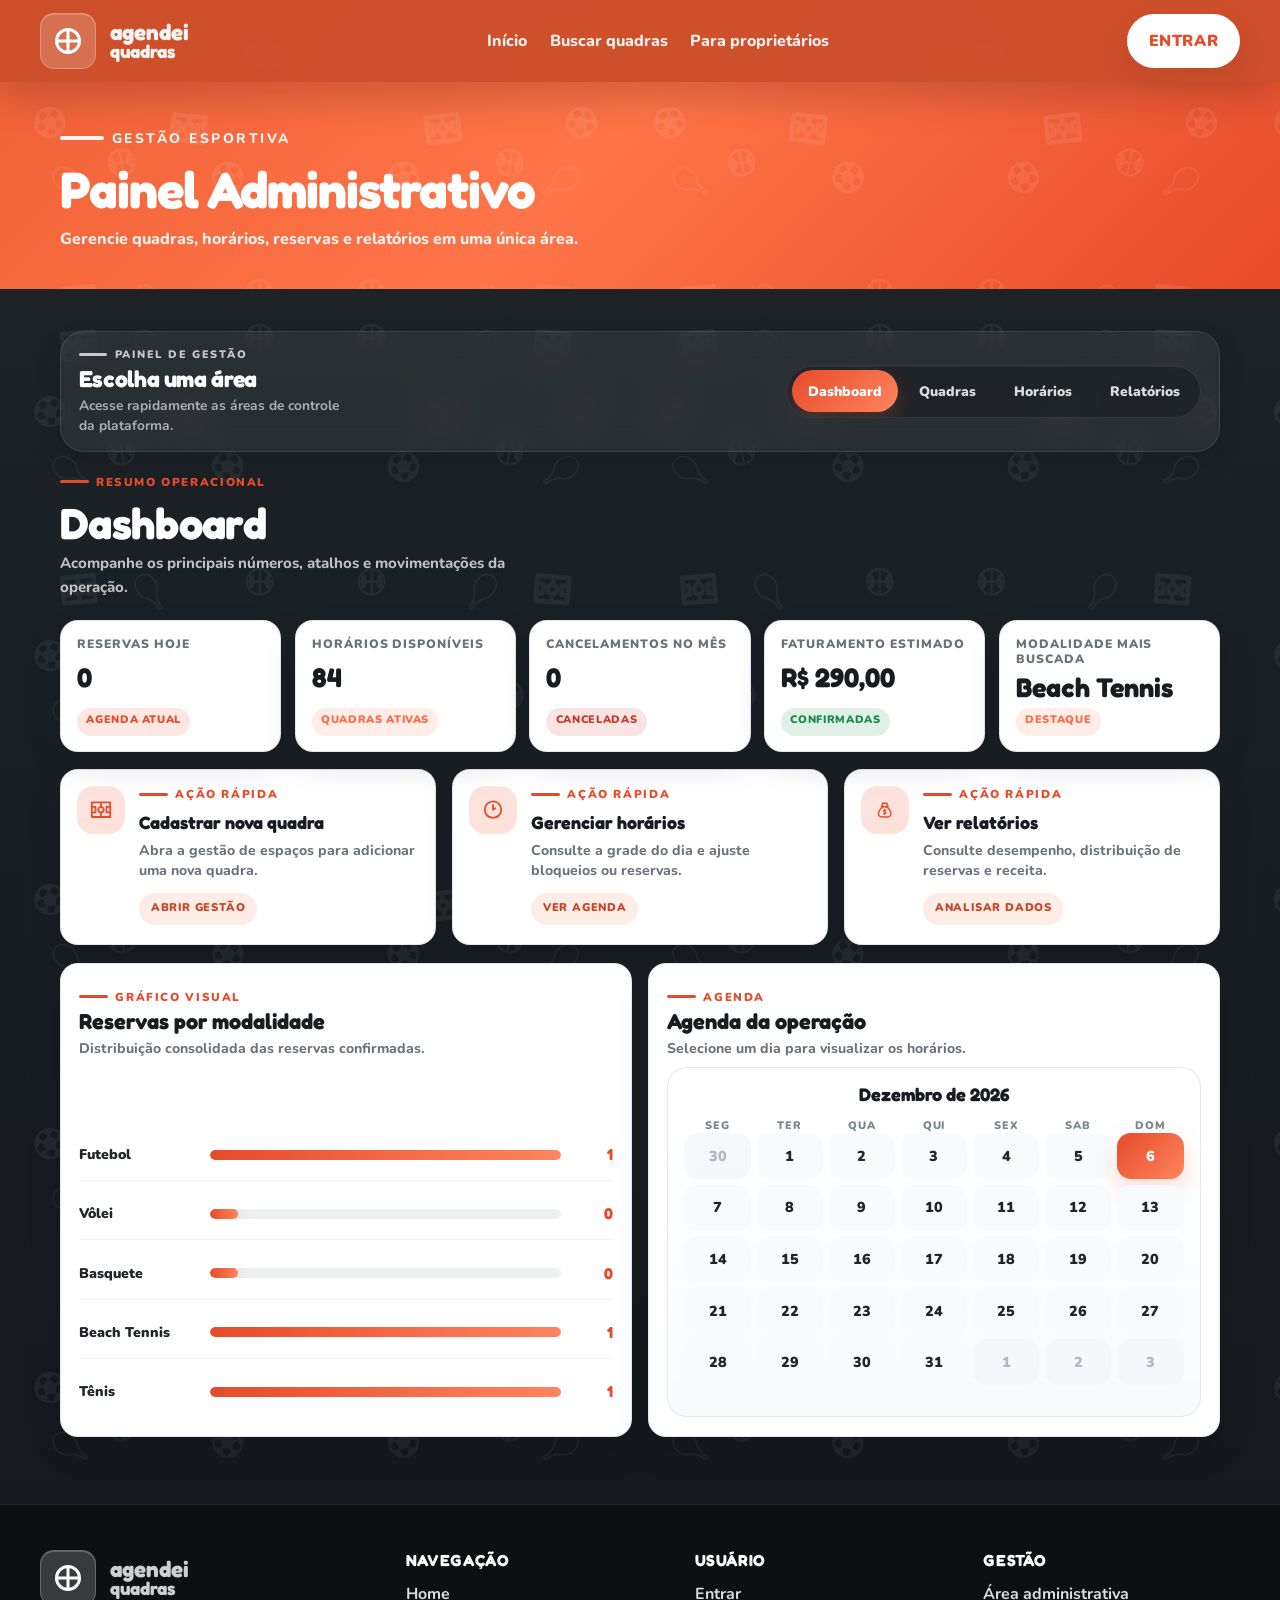
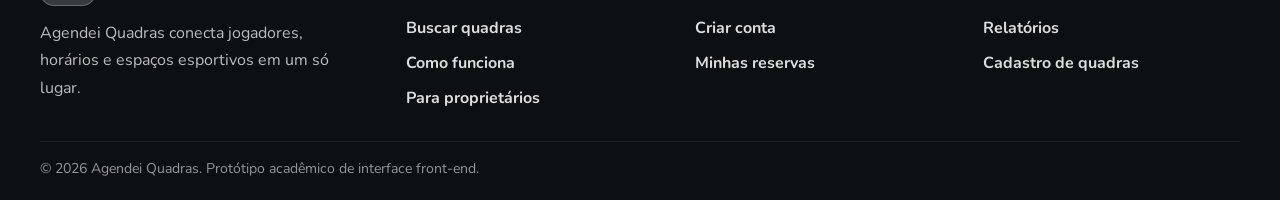
==== commit 4e319fd1: "Integra agenda e horarios das quadras" ====
--- a/pages/admin-dashboard.html
+++ b/pages/admin-dashboard.html
@@ -134,84 +134,230 @@
                 <div>
                   <span class="section-kicker">cadastro e gestão</span>
                   <h2 id="admin-quadras-title">Gerenciar Quadras</h2>
+                  <small class="admin-section-note">Configure informações, fotos, horários de funcionamento e disponibilidade da quadra.</small>
                 </div>
                 <p>Cadastre, edite e organize os espaços disponíveis no protótipo.</p>
               </div>
 
-              <form class="admin-card admin-form-card" id="admin-court-form" novalidate>
-                <div class="admin-card-heading">
-                  <div>
-                    <span class="section-kicker">formulário</span>
-                    <h3 id="admin-court-form-title">Cadastrar nova quadra</h3>
-                  </div>
-                </div>
-
-                <div class="form-grid admin-form-grid">
-                  <label>
-                    Nome da quadra
-                    <input type="text" name="nome" placeholder="Ex.: Arena Central" required />
-                  </label>
-                  <label>
-                    Modalidade
-                    <select name="modalidade" required>
-                      <option value="">Selecione</option>
-                      <option>Futebol</option>
-                      <option>Basquete</option>
-                      <option>Vôlei</option>
-                      <option>Beach Tennis</option>
-                      <option>Tênis</option>
-                    </select>
-                  </label>
-                  <label>
-                    Bairro
-                    <select name="bairro" required>
-                      <option value="">Selecione</option>
-                      <option>Jardim Irajá</option>
-                      <option>Centro</option>
-                      <option>Ribeirânia</option>
-                      <option>Bonfim Paulista</option>
-                      <option>Nova Aliança</option>
-                    </select>
-                  </label>
-                  <label>
-                    Endereço
-                    <input type="text" name="endereco" placeholder="Rua, número e complemento" />
-                  </label>
-                  <label>
-                    Preço por hora
-                    <input type="number" name="preco" min="0" step="5" placeholder="120" />
-                  </label>
-                  <label>
-                    Horário de abertura
-                    <input type="time" name="abertura" value="08:00" />
-                  </label>
-                  <label>
-                    Horário de fechamento
-                    <input type="time" name="fechamento" value="22:00" />
-                  </label>
-                  <label>
-                    Status
-                    <select name="status">
-                      <option>Ativa</option>
-                      <option>Inativa</option>
-                    </select>
-                  </label>
-                  <div class="full-width">
-                    <span class="detail-label">Estrutura disponível</span>
-                    <div class="admin-facility-grid">
-                      <label class="facility-option"><input type="checkbox" name="estrutura" value="Iluminação" /><span>Iluminação</span></label>
-                      <label class="facility-option"><input type="checkbox" name="estrutura" value="Vestiário" /><span>Vestiário</span></label>
-                      <label class="facility-option"><input type="checkbox" name="estrutura" value="Estacionamento" /><span>Estacionamento</span></label>
-                      <label class="facility-option"><input type="checkbox" name="estrutura" value="Bebedouro" /><span>Bebedouro</span></label>
-                      <label class="facility-option"><input type="checkbox" name="estrutura" value="Lanchonete" /><span>Lanchonete</span></label>
-                      <label class="facility-option"><input type="checkbox" name="estrutura" value="Quadra coberta" /><span>Quadra coberta</span></label>
-                    </div>
-                  </div>
-                </div>
-
-                <div class="form-actions admin-form-actions">
-                  <button class="button btn-secondary" type="reset">Limpar</button>
-                  <button class="button btn-primary" type="submit">Salvar quadra</button>
+              <form class="admin-court-builder" id="admin-court-form" novalidate>
+                <div class="admin-court-stepper" aria-label="Etapas do cadastro da quadra">
+                  <button class="is-active" type="button" data-court-step-nav="dados">1. Dados da quadra</button>
+                  <button type="button" data-court-step-nav="funcionamento">2. Funcionamento</button>
+                  <button type="button" data-court-step-nav="fotos">3. Fotos da quadra</button>
+                </div>
+
+                <article class="admin-card admin-form-card admin-court-panel" data-court-step="dados">
+                  <div class="admin-card-heading">
+                    <div>
+                      <span class="section-kicker">dados</span>
+                      <h3 id="admin-court-form-title">Dados da quadra</h3>
+                    </div>
+                  </div>
+
+                  <div class="form-grid admin-form-grid admin-court-data-grid">
+                    <label>
+                      Nome da quadra
+                      <input type="text" name="nome" placeholder="Ex.: Arena Central" required />
+                    </label>
+                    <label>
+                      Modalidade
+                      <select name="modalidade" required>
+                        <option value="">Selecione</option>
+                        <option>Futebol</option>
+                        <option>Basquete</option>
+                        <option>Vôlei</option>
+                        <option>Beach Tennis</option>
+                        <option>Tênis</option>
+                      </select>
+                    </label>
+                    <label>
+                      CEP
+                      <input
+                        type="text"
+                        name="cep"
+                        inputmode="numeric"
+                        maxlength="9"
+                        placeholder="Ex.: 14025-080"
+                        autocomplete="postal-code"
+                      />
+                    </label>
+                    <label>
+                      Bairro
+                      <input type="text" name="bairro" placeholder="Ex.: Jardim Paulista" autocomplete="address-level2" required />
+                    </label>
+                    <label>
+                      Endereço
+                      <input
+                        type="text"
+                        name="endereco"
+                        placeholder="Ex.: Rua das Palmeiras"
+                        autocomplete="street-address"
+                      />
+                    </label>
+                    <label>
+                      Número da residência
+                      <input
+                        type="text"
+                        name="numero"
+                        inputmode="numeric"
+                        placeholder="Ex.: 120"
+                      />
+                    </label>
+                    <label>
+                      Preço por hora
+                      <input
+                        type="text"
+                        name="preco"
+                        inputmode="numeric"
+                        placeholder="Ex.: R$ 120,00"
+                        autocomplete="off"
+                        required
+                      />
+                    </label>
+                    <label>
+                      Status
+                      <select name="status">
+                        <option>Ativa</option>
+                        <option>Inativa</option>
+                      </select>
+                    </label>
+                  </div>
+                  <p class="form-message" id="admin-court-cep-message" aria-live="polite"></p>
+
+                  <div class="admin-card-heading admin-court-subheading">
+                    <div>
+                      <span class="section-kicker">estrutura</span>
+                      <h3>Estrutura disponível</h3>
+                    </div>
+                  </div>
+
+                  <div class="admin-facility-grid">
+                    <label class="facility-option"><input type="checkbox" name="estrutura" value="Iluminação" /><span>Colete de Jogo</span></label>
+                    <label class="facility-option"><input type="checkbox" name="estrutura" value="Vestiário" /><span>Vestiário</span></label>
+                    <label class="facility-option"><input type="checkbox" name="estrutura" value="Estacionamento" /><span>Estacionamento</span></label>
+                    <label class="facility-option"><input type="checkbox" name="estrutura" value="Bebedouro" /><span>Bebedouro</span></label>
+                    <label class="facility-option"><input type="checkbox" name="estrutura" value="Lanchonete" /><span>Lanchonete</span></label>
+                    <label class="facility-option"><input type="checkbox" name="estrutura" value="Quadra coberta" /><span>Quadra coberta</span></label>
+                    <label class="facility-option"><input type="checkbox" name="estrutura" value="Churrasqueira" /><span>Churrasqueira</span></label>
+                    <label class="facility-option"><input type="checkbox" name="estrutura" value="Arquibancada" /><span>Arquibancada</span></label>
+                  </div>
+
+                  <div class="admin-court-form-actions">
+                    <button class="button btn-primary" type="button" data-court-next>Próxima etapa</button>
+                  </div>
+                </article>
+
+                <div class="admin-court-split-grid">
+                  <article class="admin-card admin-form-card admin-court-panel" data-court-step="fotos" hidden>
+                    <div class="admin-card-heading">
+                      <div>
+                        <span class="section-kicker">vitrine</span>
+                        <h3>Fotos da quadra</h3>
+                        <p>Adicione imagens para exibir na busca e nos detalhes da quadra.</p>
+                      </div>
+                    </div>
+
+                    <label class="admin-photo-dropzone" for="admin-court-photos">
+                      <input id="admin-court-photos" type="file" name="fotos" accept="image/*" multiple />
+                      <span>Clique para enviar fotos ou arraste imagens aqui</span>
+                      <small>Use imagens horizontais para melhor visualização.</small>
+                    </label>
+                    <div class="admin-photo-preview-grid" id="admin-photo-preview" aria-live="polite"></div>
+
+                    <div class="admin-court-form-actions">
+                      <button class="button btn-secondary" type="button" data-court-prev>Voltar</button>
+                      <button class="button btn-primary" type="submit" id="admin-court-submit">Salvar quadra</button>
+                    </div>
+                  </article>
+
+                  <article class="admin-card admin-form-card admin-court-panel" data-court-step="funcionamento" hidden>
+                    <div class="admin-card-heading">
+                      <div>
+                        <span class="section-kicker">agenda</span>
+                        <h3>Funcionamento</h3>
+                        <p>Defina os dias e horários em que a quadra poderá receber reservas.</p>
+                      </div>
+                    </div>
+
+                    <div class="admin-operating-block">
+                      <div>
+                        <strong class="detail-label">Dias de funcionamento</strong>
+                        <p>Dias desmarcados ficam indisponíveis para reservas.</p>
+                      </div>
+                      <div class="admin-weekday-presets">
+                        <button type="button" data-weekday-preset="all">Abrir todos os dias</button>
+                        <button type="button" data-weekday-preset="weekdays">Seg a Sex</button>
+                        <button type="button" data-weekday-preset="weekend">Fins de semana</button>
+                        <button type="button" data-weekday-preset="clear">Limpar</button>
+                      </div>
+                      <div class="admin-weekday-grid">
+                        <label class="admin-choice-chip"><input type="checkbox" name="diasFuncionamento" value="dom" checked /><span>Domingo</span></label>
+                        <label class="admin-choice-chip"><input type="checkbox" name="diasFuncionamento" value="seg" checked /><span>Segunda</span></label>
+                        <label class="admin-choice-chip"><input type="checkbox" name="diasFuncionamento" value="ter" checked /><span>Terça</span></label>
+                        <label class="admin-choice-chip"><input type="checkbox" name="diasFuncionamento" value="qua" checked /><span>Quarta</span></label>
+                        <label class="admin-choice-chip"><input type="checkbox" name="diasFuncionamento" value="qui" checked /><span>Quinta</span></label>
+                        <label class="admin-choice-chip"><input type="checkbox" name="diasFuncionamento" value="sex" checked /><span>Sexta</span></label>
+                        <label class="admin-choice-chip"><input type="checkbox" name="diasFuncionamento" value="sab" checked /><span>Sábado</span></label>
+                      </div>
+                    </div>
+
+                    <div class="admin-operating-block admin-day-switcher-card">
+                      <div>
+                        <strong class="detail-label">Dia para configurar</strong>
+                        <p>Escolha um dos dias selecionados para ajustar o horário de funcionamento.</p>
+                      </div>
+                      <div class="admin-day-switcher" id="admin-day-hours-selector"></div>
+                    </div>
+
+                    <div class="form-grid admin-form-grid admin-hours-grid">
+                      <label>
+                        Horário de abertura
+                        <input type="hidden" name="abertura" value="08:00" />
+                        <div id="admin-open-time-picker" class="time-picker-shell"></div>
+                      </label>
+                      <label>
+                        Horário de fechamento
+                        <input type="hidden" name="fechamento" value="22:00" />
+                        <div id="admin-close-time-picker" class="time-picker-shell"></div>
+                      </label>
+                      <label>
+                        Duração padrão da reserva
+                        <select name="duracaoPadrao">
+                          <option value="30">30 minutos</option>
+                          <option value="60" selected>1 hora</option>
+                          <option value="90">1h30</option>
+                          <option value="120">2 horas</option>
+                        </select>
+                      </label>
+                    </div>
+                    <p class="toolbar-helper" id="admin-day-hours-helper"></p>
+                    <p class="form-message" id="admin-hours-message" aria-live="polite"></p>
+
+                    <div class="admin-pause-card">
+                      <label class="admin-toggle-row">
+                        <input type="checkbox" name="pausaAtiva" />
+                        <span class="admin-toggle-control" aria-hidden="true"><span class="admin-toggle-knob"></span></span>
+                        <span class="admin-toggle-copy">
+                          <strong>Horários de pausa</strong>
+                          <small>Defina um ou mais intervalos em que a quadra ficará indisponível.</small>
+                        </span>
+                      </label>
+                      <p id="admin-pause-helper">Sem pausa: todos os horários dentro do funcionamento ficam disponíveis.</p>
+                      <div class="admin-pause-fields" id="admin-pause-fields" hidden>
+                        <div class="admin-pause-list" id="admin-pause-list"></div>
+                        <button class="admin-pause-add" id="admin-pause-add" type="button" aria-label="Adicionar novo horário de pausa">
+                          <span aria-hidden="true">+</span>
+                          <span>Adicionar pausa</span>
+                        </button>
+                      </div>
+                      <p class="form-message" id="admin-pause-message" aria-live="polite"></p>
+                    </div>
+
+                    <div class="admin-court-form-actions">
+                      <button class="button btn-secondary" type="button" data-court-prev>Voltar</button>
+                      <button class="button btn-primary" type="button" data-court-next>Próxima etapa</button>
+                    </div>
+                  </article>
                 </div>
               </form>
 
@@ -226,7 +372,7 @@
                   <table class="data-table admin-table">
                     <thead>
                       <tr>
-                        <th>Nome</th>
+                        <th>Quadra</th>
                         <th>Modalidade</th>
                         <th>Bairro</th>
                         <th>Preço</th>
@@ -245,37 +391,85 @@
                 <div>
                   <span class="section-kicker">controle operacional</span>
                   <h2 id="admin-horarios-title">Gerenciar Horários</h2>
-                </div>
-                <p>Filtre uma quadra, escolha a data e ajuste a disponibilidade da grade diária.</p>
-              </div>
-
-              <article class="admin-card admin-filter-card">
-                <div class="admin-card-heading">
-                  <div>
-                    <span class="section-kicker">agenda</span>
-                    <h3>Filtros de agenda</h3>
-                  </div>
-                </div>
-                <div class="toolbar-grid compact admin-filter-grid">
-                  <label class="toolbar-field">
-                    Selecionar quadra
-                    <select id="admin-schedule-court"></select>
-                  </label>
-                  <label class="toolbar-field">
-                    Selecionar data
+                  <small class="admin-section-note">Controle disponibilidade, bloqueios e exceções da agenda de cada quadra.</small>
+                </div>
+                <p>Selecione a quadra e a data para editar a agenda diária e aplicar bloqueios específicos.</p>
+              </div>
+
+              <article class="admin-card admin-filter-card admin-schedule-context-card">
+                <div class="admin-schedule-context-layout">
+                  <div class="admin-schedule-context-copy">
+                    <span class="section-kicker">contexto do dia</span>
+                    <h3>Quadra, data e regra base</h3>
+                    <p>Escolha a quadra e a data para visualizar a disponibilidade.</p>
+                    <label class="toolbar-field admin-schedule-context-field">
+                      Selecionar quadra
+                      <select id="admin-schedule-court"></select>
+                    </label>
+                    <div class="admin-schedule-context-base" id="admin-schedule-context-base">
+                      <strong id="admin-schedule-context-selected">-</strong>
+                      <p id="admin-schedule-context-hours">Funcionamento padrão: -</p>
+                      <p id="admin-schedule-context-days">Dias ativos: -</p>
+                    </div>
+                  </div>
+                  <div class="admin-schedule-context-calendar">
                     <div id="admin-schedule-date" class="date-picker-shell"></div>
-                  </label>
+                  </div>
                 </div>
               </article>
+
+              <div class="admin-schedule-layout">
+                <article class="admin-card admin-schedule-actions-card">
+                  <div class="admin-card-heading">
+                    <div>
+                      <span class="section-kicker">ações operacionais</span>
+                      <h3>Ações da data</h3>
+                    </div>
+                  </div>
+                  <div class="admin-schedule-actions-grid">
+                    <button class="button btn-primary" id="admin-block-full-day" type="button">Bloquear Data</button>
+                    <button class="button btn-secondary" id="admin-release-full-day" type="button">Liberar data</button>
+                    <button class="button btn-secondary" id="admin-add-partial-block" type="button">Bloqueio Parcial</button>
+                    <button class="button btn-secondary" id="admin-reset-day" type="button">Voltar ao Padrão</button>
+                  </div>
+                </article>
+
+                <article class="admin-card admin-schedule-summary-card">
+                  <div class="admin-card-heading">
+                    <div>
+                      <span class="section-kicker">visão do dia</span>
+                      <h3>Resumo da data</h3>
+                    </div>
+                  </div>
+                  <div class="admin-day-summary-grid" id="admin-day-summary-grid"></div>
+                  <div class="admin-day-alert" id="admin-day-alert" hidden></div>
+                </article>
+              </div>
 
               <article class="admin-card admin-schedule-card">
                 <div class="admin-card-heading">
                   <div>
                     <span class="section-kicker">grade diária</span>
-                    <h3>Status por horário</h3>
-                  </div>
-                </div>
-                <div class="admin-schedule-grid" id="admin-schedule-grid"></div>
+                    <h3>Grade do dia</h3>
+                    <p>Visualize e edite a disponibilidade por faixa de horário.</p>
+                  </div>
+                </div>
+                <div class="admin-schedule-banner" id="admin-schedule-banner" hidden></div>
+                <div class="admin-schedule-toolbar">
+                  <p class="admin-schedule-inline-summary" id="admin-schedule-inline-summary"></p>
+                  <button class="admin-slot-action" id="admin-toggle-closed-slots" type="button">Mostrar horários fechados</button>
+                </div>
+                <div class="admin-schedule-periods" id="admin-schedule-grid"></div>
+              </article>
+
+              <article class="admin-card admin-schedule-exceptions-card">
+                <div class="admin-card-heading">
+                  <div>
+                    <span class="section-kicker">exceções futuras</span>
+                    <h3>Bloqueios e exceções cadastradas</h3>
+                  </div>
+                </div>
+                <div class="admin-exception-list" id="admin-exception-list"></div>
               </article>
             </section>
 
--- a/css/style.css
+++ b/css/style.css
@@ -1678,6 +1678,74 @@
   font-weight: 700;
 }
 
+.detail-operating-list {
+  display: grid;
+  gap: 0.7rem;
+}
+
+.detail-operating-accordion {
+  display: grid;
+  gap: 0.85rem;
+}
+
+.detail-operating-accordion summary {
+  display: flex;
+  align-items: center;
+  justify-content: space-between;
+  gap: 1rem;
+  padding: 0.95rem 1rem;
+  border: 1px solid rgba(226, 232, 240, 0.96);
+  border-radius: 18px;
+  background: rgba(255, 255, 255, 0.92);
+  color: var(--color-text-dark);
+  font-size: 1.02rem;
+  font-weight: 900;
+  cursor: pointer;
+  list-style: none;
+}
+
+.detail-operating-accordion summary::-webkit-details-marker {
+  display: none;
+}
+
+.detail-operating-accordion summary::after {
+  content: "";
+  width: 3rem;
+  height: 3rem;
+  flex: 0 0 auto;
+  background: var(--color-primary-deep);
+  -webkit-mask: url("../assets/icons/angle-down-svgrepo-com.svg") center / contain no-repeat;
+  mask: url("../assets/icons/angle-down-svgrepo-com.svg") center / contain no-repeat;
+  transition: transform var(--transition);
+}
+
+.detail-operating-accordion[open] summary::after {
+  transform: rotate(180deg);
+}
+
+.detail-operating-item {
+  display: flex;
+  align-items: center;
+  justify-content: space-between;
+  gap: 0.85rem;
+  padding: 0.9rem 1rem;
+  border: 1px solid rgba(226, 232, 240, 0.96);
+  border-radius: 18px;
+  background: rgba(255, 255, 255, 0.92);
+}
+
+.detail-operating-item strong {
+  color: var(--color-primary-deep);
+  font-size: 0.95rem;
+  font-weight: 900;
+}
+
+.detail-operating-item span {
+  color: var(--color-text-dark);
+  font-weight: 800;
+  text-align: right;
+}
+
 .detail-tag-row .tag-pill {
   background: rgba(242, 101, 60, 0.12);
   border: 1px solid rgba(242, 101, 60, 0.16);
@@ -2921,6 +2989,17 @@
   color: #425160;
 }
 
+.status-pausa,
+.status-fora-funcionamento {
+  background: rgba(148, 163, 184, 0.18);
+  color: #4d5d6d;
+}
+
+.status-fechado-data {
+  background: rgba(166, 52, 28, 0.16);
+  color: #a6341c;
+}
+
 body[data-page="reservas"] .reservation-tabs-card {
   border-radius: 22px;
 }
@@ -3129,6 +3208,42 @@
 
 .shared-modal-content {
   margin-top: 1rem;
+}
+
+.shared-modal-content .modal-form-grid {
+  display: grid;
+  gap: 1rem;
+}
+
+.shared-modal-content .modal-form-grid > label {
+  display: grid;
+  gap: 0.5rem;
+  color: var(--color-text-dark);
+  font-weight: 800;
+}
+
+.shared-modal-content .modal-form-grid input,
+.shared-modal-content .modal-form-grid select,
+.shared-modal-content .modal-form-grid textarea {
+  width: 100%;
+  padding: 0.95rem 1rem;
+  border-radius: 18px;
+  border: 1px solid rgba(23, 28, 32, 0.12);
+  background: rgba(255, 255, 255, 0.96);
+  color: var(--color-text-dark);
+  font: inherit;
+  outline: none;
+}
+
+.shared-modal-content .modal-form-grid input:focus,
+.shared-modal-content .modal-form-grid select:focus,
+.shared-modal-content .modal-form-grid textarea:focus {
+  border-color: var(--color-primary-deep);
+  box-shadow: 0 0 0 3px rgba(242, 101, 60, 0.12);
+}
+
+.shared-modal-content .modal-picker-field .time-picker-shell {
+  width: 100%;
 }
 
 .shared-modal-actions {
@@ -3837,6 +3952,16 @@
   text-align: right;
 }
 
+.admin-section-note {
+  display: block;
+  max-width: 620px;
+  margin-top: 0.45rem;
+  color: rgba(255, 255, 255, 0.66);
+  font-size: 0.88rem;
+  font-weight: 760;
+  line-height: 1.45;
+}
+
 .admin-dashboard-section {
   gap: 1.1rem;
 }
@@ -4453,6 +4578,10 @@
   border-color: rgba(24, 139, 74, 0.12);
 }
 
+.admin-agenda-slot.is-unavailable {
+  border-color: rgba(71, 88, 105, 0.14);
+}
+
 .admin-agenda-slot.is-available:hover {
   border-color: rgba(24, 139, 74, 0.28);
   box-shadow:
@@ -4460,6 +4589,13 @@
     0 12px 24px rgba(0, 0, 0, 0.06);
 }
 
+.admin-agenda-slot.is-unavailable:hover {
+  border-color: rgba(71, 88, 105, 0.28);
+  box-shadow:
+    inset 0 0 0 1px rgba(71, 88, 105, 0.16),
+    0 12px 24px rgba(0, 0, 0, 0.06);
+}
+
 .admin-agenda-slot.is-open {
   border-color: rgba(230, 75, 42, 0.28);
   box-shadow:
@@ -4486,6 +4622,20 @@
   box-shadow:
     inset 0 0 0 2px rgba(24, 139, 74, 0.18),
     0 16px 30px rgba(24, 139, 74, 0.12);
+}
+
+.admin-agenda-slot.is-unavailable.is-open {
+  border-color: rgba(71, 88, 105, 0.3);
+  box-shadow:
+    inset 0 0 0 1px rgba(71, 88, 105, 0.18),
+    0 14px 28px rgba(71, 88, 105, 0.1);
+}
+
+.admin-agenda-slot.is-unavailable.is-open:hover {
+  border-color: rgba(71, 88, 105, 0.38);
+  box-shadow:
+    inset 0 0 0 2px rgba(71, 88, 105, 0.18),
+    0 16px 30px rgba(71, 88, 105, 0.12);
 }
 
 .admin-agenda-slot-toggle {
@@ -4516,6 +4666,10 @@
 
 .admin-agenda-slot.is-available .admin-agenda-slot-toggle {
   color: #188b4a;
+}
+
+.admin-agenda-slot.is-unavailable .admin-agenda-slot-toggle {
+  color: #475569;
 }
 
 .admin-agenda-slot.is-open .admin-agenda-slot-toggle::after {
@@ -4636,6 +4790,11 @@
 .admin-agenda-badge.is-available {
   background: rgba(24, 139, 74, 0.12);
   color: #188b4a;
+}
+
+.admin-agenda-badge.is-unavailable {
+  background: rgba(71, 88, 105, 0.12);
+  color: #475569;
 }
 
 @keyframes adminAgendaReveal {
@@ -4695,26 +4854,510 @@
   box-shadow: 0 0 0 3px rgba(242, 101, 60, 0.12);
 }
 
+.admin-court-builder {
+  display: grid;
+  gap: 1rem;
+}
+
+.admin-court-stepper {
+  display: grid;
+  grid-template-columns: repeat(3, minmax(0, 1fr));
+  gap: 0.65rem;
+  padding: 0.55rem;
+  border: 1px solid rgba(255, 255, 255, 0.1);
+  border-radius: 22px;
+  background: rgba(255, 255, 255, 0.06);
+}
+
+.admin-court-stepper button {
+  min-height: 44px;
+  padding: 0.68rem 0.8rem;
+  border-radius: 16px;
+  background: rgba(255, 255, 255, 0.08);
+  color: rgba(255, 255, 255, 0.78);
+  font-size: 0.78rem;
+  font-weight: 900;
+  line-height: 1.15;
+  text-align: center;
+  transition:
+    transform var(--transition),
+    background-color var(--transition),
+    color var(--transition),
+    box-shadow var(--transition);
+}
+
+.admin-court-stepper button:hover,
+.admin-court-stepper button:focus-visible {
+  background: rgba(255, 255, 255, 0.14);
+  color: var(--color-light);
+  transform: translateY(-1px);
+  outline: none;
+}
+
+.admin-court-stepper button.is-active {
+  background: linear-gradient(135deg, var(--color-primary-deep), var(--color-primary-soft));
+  color: var(--color-light);
+  box-shadow: 0 12px 24px rgba(242, 101, 60, 0.2);
+}
+
+.admin-court-stepper button.is-completed {
+  color: var(--color-light);
+}
+
+.admin-court-panel {
+  position: relative;
+  overflow: visible;
+}
+
+.admin-court-panel[hidden] {
+  display: none !important;
+}
+
+.admin-court-split-grid {
+  display: grid;
+  grid-template-columns: 1fr;
+  gap: 1rem;
+}
+
+.admin-court-subheading {
+  margin-top: 1.1rem;
+  padding-top: 1rem;
+  border-top: 1px solid rgba(23, 28, 32, 0.07);
+}
+
 .admin-form-grid {
   gap: 0.95rem;
 }
 
-.admin-facility-grid {
-  display: grid;
-  grid-template-columns: repeat(3, minmax(0, 1fr));
+.admin-court-data-grid {
+  grid-template-columns: repeat(2, minmax(0, 1fr));
+}
+
+.admin-hours-grid {
+  grid-template-columns: repeat(3, minmax(150px, 1fr));
+}
+
+.admin-day-switcher-card {
+  margin-top: 0.95rem;
+}
+
+.admin-day-switcher {
+  display: flex;
+  flex-wrap: wrap;
+  gap: 0.55rem;
+}
+
+.admin-day-switcher-button {
+  min-height: 40px;
+  padding: 0.65rem 0.95rem;
+  border: 1px solid rgba(226, 232, 240, 0.96);
+  border-radius: 14px;
+  background: #fff;
+  color: var(--color-text-dark);
+  font-size: 0.82rem;
+  font-weight: 900;
+  transition:
+    transform var(--transition),
+    border-color var(--transition),
+    background-color var(--transition),
+    color var(--transition);
+}
+
+.admin-day-switcher-button:hover,
+.admin-day-switcher-button:focus-visible {
+  transform: translateY(-1px);
+  border-color: rgba(230, 75, 42, 0.3);
+}
+
+.admin-day-switcher-button.is-active {
+  background: linear-gradient(135deg, rgba(230, 75, 42, 0.94), rgba(255, 132, 95, 0.94));
+  border-color: rgba(230, 75, 42, 0.34);
+  color: var(--color-light);
+}
+
+.admin-pause-grid {
+  grid-template-columns: repeat(2, minmax(0, 1fr));
+}
+
+.admin-photo-dropzone {
+  display: grid !important;
+  place-items: center;
+  min-height: 210px;
+  padding: 1rem;
+  border: 1px dashed rgba(230, 75, 42, 0.38);
+  border-radius: 20px;
+  background:
+    linear-gradient(180deg, rgba(255, 255, 255, 0.74), rgba(248, 250, 252, 0.94)),
+    rgba(242, 101, 60, 0.04);
+  color: var(--color-dark) !important;
+  cursor: pointer;
+  text-align: center;
+  transition:
+    transform var(--transition),
+    border-color var(--transition),
+    background-color var(--transition),
+    box-shadow var(--transition);
+}
+
+.admin-photo-dropzone:hover,
+.admin-photo-dropzone:focus-within {
+  transform: translateY(-2px);
+  border-color: var(--color-primary-deep);
+  box-shadow: 0 14px 28px rgba(230, 75, 42, 0.1);
+}
+
+.admin-photo-dropzone input {
+  position: absolute;
+  width: 1px;
+  height: 1px;
+  opacity: 0;
+  pointer-events: none;
+}
+
+.admin-photo-dropzone span {
+  max-width: 26ch;
+  color: var(--color-dark);
+  font-family: "Fredoka", sans-serif;
+  font-size: 1.08rem;
+  font-weight: 900;
+  line-height: 1.15;
+}
+
+.admin-photo-dropzone small {
+  margin-top: 0.35rem;
+  color: var(--color-muted-dark);
+  font-size: 0.78rem;
+  font-weight: 800;
+}
+
+.admin-photo-preview-grid {
+  display: grid;
   gap: 0.7rem;
-  margin-top: 0.55rem;
-}
-
-.facility-option {
+}
+
+.admin-photo-empty {
+  padding: 0.82rem;
+  border: 1px solid rgba(226, 232, 240, 0.92);
+  border-radius: 16px;
+  background: #f8fafc;
+  color: var(--color-muted-dark);
+  font-size: 0.85rem;
+  font-weight: 800;
+}
+
+.admin-photo-thumb {
+  display: grid;
+  grid-template-columns: 112px minmax(0, 1fr);
+  gap: 0.75rem;
+  align-items: center;
+  padding: 0.62rem;
+  border: 1px solid rgba(226, 232, 240, 0.94);
+  border-radius: 18px;
+  background: #fbfcfe;
+}
+
+.admin-photo-thumb.is-cover {
+  border-color: rgba(230, 75, 42, 0.32);
+  box-shadow: inset 0 0 0 1px rgba(230, 75, 42, 0.12);
+}
+
+.admin-photo-thumb img {
+  width: 112px;
+  aspect-ratio: 16 / 10;
+  border-radius: 14px;
+  object-fit: cover;
+  background: #e8edf2;
+}
+
+.admin-photo-thumb div {
+  display: flex;
+  flex-wrap: wrap;
+  gap: 0.42rem;
+  min-width: 0;
+}
+
+.admin-photo-thumb span {
+  flex-basis: 100%;
+  color: var(--color-primary-deep);
+  font-size: 0.72rem;
+  font-weight: 900;
+  letter-spacing: 0.08em;
+  text-transform: uppercase;
+}
+
+.admin-photo-thumb button,
+.admin-weekday-presets button,
+.admin-table-action {
+  min-height: 30px;
+  padding: 0.34rem 0.54rem;
+  border-radius: 999px;
+  background: rgba(23, 28, 32, 0.06);
+  color: var(--color-text-dark);
+  font-size: 0.7rem;
+  font-weight: 900;
+  letter-spacing: 0.04em;
+  text-transform: uppercase;
+  transition:
+    transform var(--transition),
+    background-color var(--transition),
+    color var(--transition);
+}
+
+.admin-photo-thumb button:hover,
+.admin-photo-thumb button:focus-visible,
+.admin-weekday-presets button:hover,
+.admin-weekday-presets button:focus-visible,
+.admin-table-action:hover,
+.admin-table-action:focus-visible {
+  background: rgba(242, 101, 60, 0.12);
+  color: var(--color-primary-deep);
+  transform: translateY(-1px);
+  outline: none;
+}
+
+.admin-operating-block,
+.admin-pause-card {
+  display: grid;
+  gap: 0.58rem;
+  padding: 0.78rem;
+  border: 1px solid rgba(226, 232, 240, 0.92);
+  border-radius: 18px;
+  background: #f8fafc;
+}
+
+.admin-operating-block p,
+.admin-pause-card p {
+  color: var(--color-muted-dark);
+  font-size: 0.82rem;
+  font-weight: 780;
+  line-height: 1.45;
+}
+
+.admin-weekday-presets {
+  display: flex;
+  flex-wrap: wrap;
+  gap: 0.34rem;
+}
+
+.admin-weekday-grid {
+  display: grid;
+  grid-template-columns: repeat(7, minmax(0, 1fr));
+  gap: 0.38rem;
+}
+
+.admin-choice-chip {
   position: relative;
   cursor: pointer;
 }
 
+.admin-choice-chip input,
 .facility-option input {
   position: absolute;
   opacity: 0;
   pointer-events: none;
+}
+
+.admin-choice-chip span,
+.facility-option span {
+  position: relative;
+}
+
+.admin-choice-chip span {
+  display: flex;
+  align-items: center;
+  justify-content: center;
+  min-height: 38px;
+  padding: 0.56rem 0.42rem;
+  border: 1px solid rgba(226, 232, 240, 0.96);
+  border-radius: 14px;
+  background: #fff;
+  color: var(--color-text-dark);
+  font-size: 0.76rem;
+  font-weight: 900;
+  text-align: center;
+  transition:
+    transform var(--transition),
+    border-color var(--transition),
+    background-color var(--transition),
+    color var(--transition);
+}
+
+.admin-choice-chip:hover span,
+.admin-choice-chip:focus-within span {
+  transform: translateY(-2px);
+  border-color: rgba(242, 101, 60, 0.34);
+}
+
+.admin-choice-chip input:checked + span {
+  border-color: var(--color-primary-deep);
+  background: linear-gradient(135deg, rgba(230, 75, 42, 0.94), rgba(255, 132, 95, 0.94));
+  color: var(--color-light);
+}
+
+.admin-toggle-row {
+  display: grid !important;
+  grid-template-columns: auto auto minmax(0, 1fr);
+  align-items: center;
+  gap: 0.9rem !important;
+  cursor: pointer;
+  color: var(--color-dark) !important;
+  padding: 0.2rem 0;
+}
+
+.admin-toggle-row input {
+  position: absolute;
+  opacity: 0;
+  pointer-events: none;
+}
+
+.admin-toggle-control {
+  position: relative;
+  width: 24px;
+  height: 24px;
+  border-radius: 14px;
+  background: #fff;
+  border: 1px solid rgba(148, 163, 184, 0.42);
+  transition:
+    background-color var(--transition),
+    border-color var(--transition);
+}
+
+.admin-toggle-knob {
+  position: absolute;
+  inset: 5px;
+  border-radius: 10px;
+  background: transparent;
+  transition: background-color var(--transition);
+}
+
+.admin-toggle-copy {
+  display: grid;
+  gap: 0.18rem;
+}
+
+.admin-toggle-copy strong {
+  font-size: 0.98rem;
+  font-weight: 900;
+  line-height: 1.1;
+}
+
+.admin-toggle-copy small {
+  color: var(--color-muted-dark);
+  font-size: 0.78rem;
+  font-weight: 780;
+  line-height: 1.35;
+}
+
+.admin-toggle-row input:checked + .admin-toggle-control {
+  background: rgba(230, 75, 42, 0.08);
+  border-color: rgba(230, 75, 42, 0.28);
+}
+
+.admin-toggle-row input:checked + .admin-toggle-control .admin-toggle-knob {
+  background: linear-gradient(135deg, var(--color-primary-deep), var(--color-primary-soft));
+}
+
+.admin-pause-fields {
+  display: grid;
+  gap: 0.9rem;
+}
+
+.admin-pause-fields[hidden] {
+  display: none;
+}
+
+.admin-pause-list {
+  display: grid;
+  gap: 0.75rem;
+}
+
+.admin-pause-row {
+  display: grid;
+  gap: 0.72rem;
+  padding: 0.95rem;
+  border: 1px solid rgba(226, 232, 240, 0.96);
+  border-radius: 18px;
+  background:
+    linear-gradient(180deg, rgba(255, 255, 255, 0.94), rgba(248, 250, 252, 0.96));
+  box-shadow: 0 14px 30px rgba(15, 23, 42, 0.05);
+}
+
+.admin-pause-row-head {
+  display: flex;
+  align-items: center;
+  justify-content: space-between;
+  gap: 0.75rem;
+}
+
+.admin-pause-row-head strong {
+  color: var(--color-primary-deep);
+  font-size: 0.88rem;
+  font-weight: 900;
+  letter-spacing: 0.03em;
+  text-transform: uppercase;
+}
+
+.admin-pause-remove,
+.admin-pause-add {
+  display: inline-flex;
+  align-items: center;
+  justify-content: center;
+  gap: 0.45rem;
+  min-height: 42px;
+  border-radius: 14px;
+  border: 1px solid rgba(230, 75, 42, 0.16);
+  background: rgba(230, 75, 42, 0.08);
+  color: var(--color-primary-deep);
+  font-weight: 900;
+  transition:
+    transform var(--transition),
+    background-color var(--transition),
+    border-color var(--transition);
+}
+
+.admin-pause-remove:hover,
+.admin-pause-remove:focus-visible,
+.admin-pause-add:hover,
+.admin-pause-add:focus-visible {
+  transform: translateY(-1px);
+  border-color: rgba(230, 75, 42, 0.34);
+  background: rgba(230, 75, 42, 0.14);
+}
+
+.admin-pause-remove {
+  min-height: 34px;
+  padding: 0.35rem 0.75rem;
+  border-radius: 999px;
+  font-size: 0.8rem;
+}
+
+.admin-pause-add {
+  justify-self: start;
+  padding: 0.68rem 0.9rem;
+}
+
+.admin-pause-add span:first-child {
+  display: inline-grid;
+  place-items: center;
+  width: 22px;
+  height: 22px;
+  border-radius: 999px;
+  background: linear-gradient(135deg, var(--color-primary-deep), var(--color-primary-soft));
+  color: var(--color-light);
+  font-size: 1rem;
+  line-height: 1;
+}
+
+.admin-facility-grid {
+  display: grid;
+  grid-template-columns: repeat(4, minmax(0, 1fr));
+  gap: 0.7rem;
+  margin-top: 0.55rem;
+}
+
+.facility-option {
+  position: relative;
+  cursor: pointer;
 }
 
 .facility-option span {
@@ -4745,8 +5388,15 @@
 
 .facility-option input:checked + span {
   border-color: var(--color-primary-deep);
-  background: linear-gradient(135deg, rgba(230, 75, 42, 0.92), rgba(255, 132, 95, 0.92));
-  color: var(--color-light);
+  background: rgba(242, 101, 60, 0.12);
+  color: var(--color-primary-deep);
+  box-shadow: inset 0 0 0 1px rgba(230, 75, 42, 0.16);
+}
+
+.admin-court-form-actions {
+  display: flex;
+  justify-content: flex-end;
+  gap: 0.7rem;
 }
 
 .admin-form-actions {
@@ -4769,57 +5419,6 @@
 .admin-filter-action .button {
   min-height: 54px;
   white-space: nowrap;
-}
-
-.admin-schedule-grid {
-  display: grid;
-  grid-template-columns: repeat(auto-fit, minmax(210px, 1fr));
-  gap: 0.8rem;
-}
-
-.admin-schedule-slot {
-  display: grid;
-  gap: 0.72rem;
-  min-width: 0;
-  padding: 0.95rem;
-  border: 1px solid rgba(226, 232, 240, 0.96);
-  border-radius: 18px;
-  background: #f8fafc;
-}
-
-.admin-schedule-slot.status-disponivel {
-  border-color: rgba(31, 157, 93, 0.22);
-  background: rgba(39, 199, 111, 0.08);
-}
-
-.admin-schedule-slot.status-reservado {
-  border-color: rgba(230, 75, 42, 0.22);
-  background: rgba(230, 75, 42, 0.08);
-}
-
-.admin-schedule-slot.status-bloqueado {
-  border-color: rgba(71, 88, 105, 0.18);
-  background: rgba(71, 88, 105, 0.08);
-}
-
-.admin-schedule-slot-head {
-  display: flex;
-  align-items: center;
-  justify-content: space-between;
-  gap: 0.75rem;
-}
-
-.admin-schedule-slot-time {
-  color: var(--color-dark);
-  font-family: "Fredoka", sans-serif;
-  font-size: 1.35rem;
-  line-height: 1;
-}
-
-.admin-schedule-slot p {
-  color: var(--color-muted-dark);
-  font-size: 0.86rem;
-  font-weight: 800;
 }
 
 .admin-slot-action,
@@ -4850,6 +5449,22 @@
   transform: translateY(-1px);
 }
 
+.admin-slot-action-compact {
+  min-height: 28px;
+  padding: 0.28rem 0.62rem;
+  border: 1px solid rgba(242, 101, 60, 0.18);
+  background: linear-gradient(180deg, #fffaf7 0%, #ffe9df 100%);
+  box-shadow: 0 6px 14px rgba(230, 75, 42, 0.1);
+  font-size: 0.68rem;
+  letter-spacing: 0.04em;
+}
+
+.admin-slot-action-compact:hover,
+.admin-slot-action-compact:focus-visible {
+  border-color: var(--color-primary-deep);
+  box-shadow: 0 8px 18px rgba(230, 75, 42, 0.18);
+}
+
 .admin-table .table-link.danger {
   background: rgba(166, 52, 28, 0.1);
   color: #a6341c;
@@ -4883,6 +5498,611 @@
   font-weight: 800;
 }
 
+.admin-day-context-card {
+  display: grid;
+  gap: 0.32rem;
+  min-height: 100%;
+  padding: 1rem;
+  border: 1px solid rgba(226, 232, 240, 0.96);
+  border-radius: 18px;
+  background: linear-gradient(135deg, rgba(23, 28, 32, 0.05), rgba(242, 101, 60, 0.08));
+}
+
+.admin-day-context-card strong {
+  color: var(--color-dark);
+  font-family: "Fredoka", sans-serif;
+  font-size: 1.15rem;
+}
+
+.admin-day-context-card p {
+  margin: 0;
+  color: var(--color-muted-dark);
+  font-weight: 800;
+}
+
+.admin-schedule-context-grid {
+  display: grid;
+  grid-template-columns: repeat(5, minmax(0, 1fr));
+  gap: 0.75rem;
+  margin-top: 1rem;
+}
+
+.admin-context-pill {
+  display: grid;
+  gap: 0.28rem;
+  min-width: 0;
+  padding: 0.92rem 1rem;
+  border-radius: 18px;
+  background: #fbfcfe;
+  border: 1px solid rgba(226, 232, 240, 0.96);
+}
+
+.admin-context-pill strong {
+  color: var(--color-muted-dark);
+  font-size: 0.74rem;
+  font-weight: 900;
+  letter-spacing: 0.08em;
+  text-transform: uppercase;
+}
+
+.admin-context-pill span {
+  color: var(--color-dark);
+  font-weight: 900;
+}
+
+.admin-schedule-layout {
+  display: grid;
+  grid-template-columns: minmax(320px, 0.42fr) minmax(0, 0.58fr);
+  gap: 1rem;
+}
+
+.admin-schedule-actions-card,
+.admin-schedule-summary-card,
+.admin-schedule-exceptions-card,
+.admin-schedule-card {
+  overflow: hidden;
+}
+
+.admin-schedule-context-card,
+.admin-schedule-context-card .toolbar-grid,
+.admin-schedule-context-card .toolbar-field,
+.admin-schedule-context-card .date-picker-shell {
+  overflow: visible;
+}
+
+.admin-schedule-context-card {
+  position: relative;
+  z-index: 2;
+  padding: 1.15rem;
+}
+
+.admin-schedule-context-card .date-picker-panel {
+  z-index: 20;
+}
+
+.admin-schedule-context-layout {
+  display: grid;
+  grid-template-columns: minmax(260px, 0.45fr) minmax(320px, 0.55fr);
+  gap: 1.1rem;
+  align-items: start;
+}
+
+.admin-schedule-context-copy {
+  display: grid;
+  gap: 0.78rem;
+  align-content: start;
+  min-width: 0;
+}
+
+.admin-schedule-context-copy .section-kicker {
+  margin-bottom: 0;
+}
+
+.admin-schedule-context-copy h3 {
+  color: var(--color-dark);
+}
+
+.admin-schedule-context-copy p {
+  color: var(--color-muted-dark);
+  font-size: 0.9rem;
+  font-weight: 800;
+  line-height: 1.5;
+}
+
+.admin-schedule-context-field {
+  align-self: start;
+  margin-top: 0.15rem;
+}
+
+.admin-schedule-context-base {
+  display: grid;
+  gap: 0.24rem;
+  padding: 0.95rem 1rem;
+  border: 1px solid rgba(226, 232, 240, 0.96);
+  border-radius: 18px;
+  background: linear-gradient(180deg, rgba(255, 255, 255, 0.98), rgba(248, 250, 252, 0.96));
+}
+
+.admin-schedule-context-base strong {
+  color: var(--color-dark);
+  font-size: 0.98rem;
+  font-weight: 900;
+  line-height: 1.2;
+}
+
+.admin-schedule-context-base p {
+  margin: 0;
+  color: var(--color-muted-dark);
+  font-size: 0.8rem;
+  font-weight: 800;
+  line-height: 1.35;
+}
+
+.admin-schedule-context-calendar {
+  display: flex;
+  justify-content: flex-start;
+  align-items: start;
+  min-width: 0;
+}
+
+.admin-schedule-context-calendar .date-picker-shell {
+  width: min(100%, 388px);
+}
+
+.admin-schedule-inline-calendar {
+  gap: 0.42rem;
+  height: auto;
+  width: 100%;
+  padding: 0.78rem;
+}
+
+.admin-schedule-inline-calendar-head {
+  display: grid;
+  grid-template-columns: 34px minmax(0, 1fr) 34px;
+  gap: 0.45rem;
+  align-items: center;
+  margin-bottom: 0.15rem;
+}
+
+.admin-schedule-inline-calendar-head strong {
+  color: var(--color-dark);
+  font-family: "Fredoka", sans-serif;
+  font-size: 0.95rem;
+  line-height: 1.08;
+  text-align: center;
+}
+
+.admin-schedule-calendar-nav:disabled {
+  opacity: 0.42;
+  cursor: default;
+  transform: none;
+}
+
+.admin-schedule-context-calendar .admin-agenda-weekdays,
+.admin-schedule-context-calendar .admin-agenda-days {
+  gap: 0.24rem;
+}
+
+.admin-schedule-context-calendar .admin-agenda-weekdays span {
+  font-size: 0.58rem;
+}
+
+.admin-schedule-context-calendar .admin-agenda-day {
+  min-height: 36px;
+  padding: 0.28rem;
+  border-radius: 10px;
+}
+
+.admin-schedule-context-calendar .admin-agenda-day span {
+  font-size: 0.78rem;
+}
+
+.admin-schedule-inline-calendar.is-six-weeks {
+  gap: 0.38rem;
+  padding: 0.68rem;
+}
+
+.admin-schedule-inline-calendar.is-six-weeks .admin-schedule-inline-calendar-head {
+  grid-template-columns: 32px minmax(0, 1fr) 32px;
+  gap: 0.38rem;
+}
+
+.admin-schedule-inline-calendar.is-six-weeks .admin-schedule-inline-calendar-head strong {
+  font-size: 0.9rem;
+}
+
+.admin-schedule-inline-calendar.is-six-weeks .admin-agenda-weekdays,
+.admin-schedule-inline-calendar.is-six-weeks .admin-agenda-days {
+  gap: 0.2rem;
+}
+
+.admin-schedule-inline-calendar.is-six-weeks .admin-agenda-weekdays span {
+  font-size: 0.54rem;
+}
+
+.admin-schedule-inline-calendar.is-six-weeks .admin-agenda-day {
+  min-height: 32px;
+  padding: 0.22rem;
+  border-radius: 9px;
+}
+
+.admin-schedule-inline-calendar.is-six-weeks .admin-agenda-day span {
+  font-size: 0.74rem;
+}
+
+.admin-schedule-actions-grid {
+  display: grid;
+  grid-template-columns: repeat(2, minmax(0, 1fr));
+  gap: 0.75rem;
+}
+
+.admin-schedule-actions-grid .button {
+  width: 100%;
+  min-height: 52px;
+}
+
+.admin-day-summary-grid {
+  display: grid;
+  grid-template-columns: repeat(3, minmax(0, 1fr));
+  gap: 0.75rem;
+}
+
+.admin-summary-item {
+  display: grid;
+  gap: 0.26rem;
+  padding: 0.9rem 0.95rem;
+  border: 1px solid rgba(226, 232, 240, 0.96);
+  border-radius: 18px;
+  background: #fbfcfe;
+}
+
+.admin-summary-item strong {
+  color: var(--color-muted-dark);
+  font-size: 0.73rem;
+  font-weight: 900;
+  letter-spacing: 0.08em;
+  text-transform: uppercase;
+}
+
+.admin-summary-item span {
+  color: var(--color-dark);
+  font-weight: 900;
+}
+
+.admin-day-alert,
+.admin-schedule-banner {
+  margin-top: 1rem;
+  padding: 1rem 1.1rem;
+  border-radius: 18px;
+  border: 1px solid rgba(230, 75, 42, 0.2);
+  background: linear-gradient(135deg, rgba(230, 75, 42, 0.12), rgba(166, 52, 28, 0.12));
+  color: var(--color-dark);
+  font-weight: 900;
+}
+
+.admin-schedule-toolbar {
+  display: flex;
+  align-items: center;
+  justify-content: space-between;
+  gap: 0.75rem;
+  margin-top: 0.9rem;
+  margin-bottom: 0.7rem;
+  flex-wrap: wrap;
+}
+
+.admin-schedule-inline-summary {
+  margin: 0;
+  color: var(--color-text-dark);
+  font-size: 0.88rem;
+  font-weight: 900;
+}
+
+.admin-schedule-periods {
+  display: grid;
+  gap: 0.8rem;
+}
+
+.admin-schedule-period {
+  display: grid;
+  gap: 0.5rem;
+}
+
+.admin-schedule-period-head {
+  display: flex;
+  align-items: center;
+  justify-content: space-between;
+  gap: 1rem;
+}
+
+.admin-schedule-period-head strong {
+  color: var(--color-dark);
+  font-family: "Fredoka", sans-serif;
+  font-size: 1rem;
+}
+
+.admin-schedule-period-head span {
+  color: var(--color-muted-dark);
+  font-size: 0.78rem;
+  font-weight: 800;
+}
+
+.admin-schedule-list {
+  display: grid;
+  grid-template-columns: repeat(4, minmax(0, 1fr));
+  gap: 0.55rem;
+  align-items: stretch;
+}
+
+.admin-schedule-slot {
+  display: grid;
+  grid-template-columns: minmax(0, 1fr) minmax(0, 1fr);
+  gap: 0.75rem;
+  min-width: 0;
+  height: 100%;
+  padding: 0.65rem 0.7rem;
+  border: 1px solid rgba(226, 232, 240, 0.96);
+  border-radius: 16px;
+  background: #fbfcfe;
+}
+
+.admin-schedule-slot.status-disponivel {
+  border-color: rgba(31, 157, 93, 0.16);
+  background: linear-gradient(135deg, rgba(39, 199, 111, 0.08), rgba(255, 255, 255, 0.92));
+}
+
+.admin-schedule-slot.status-reservado {
+  border-color: rgba(183, 130, 24, 0.18);
+  background: linear-gradient(135deg, rgba(245, 178, 59, 0.12), rgba(255, 255, 255, 0.92));
+}
+
+.admin-schedule-slot.status-bloqueado {
+  border-color: rgba(166, 52, 28, 0.16);
+  background: linear-gradient(135deg, rgba(230, 75, 42, 0.11), rgba(255, 255, 255, 0.92));
+}
+
+.admin-schedule-slot.status-pausa,
+.admin-schedule-slot.status-fora-funcionamento {
+  border-color: rgba(71, 88, 105, 0.16);
+  background: linear-gradient(135deg, rgba(148, 163, 184, 0.12), rgba(255, 255, 255, 0.92));
+}
+
+.admin-schedule-slot.status-fora-funcionamento {
+  opacity: 0.72;
+}
+
+.admin-schedule-slot.status-fechado-data {
+  border-color: rgba(166, 52, 28, 0.24);
+  background: linear-gradient(135deg, rgba(166, 52, 28, 0.16), rgba(255, 255, 255, 0.9));
+}
+
+.admin-schedule-slot-main,
+.admin-schedule-slot-actions-panel {
+  min-width: 0;
+}
+
+.admin-schedule-slot-main {
+  display: grid;
+  grid-template-rows: auto auto;
+  gap: 0.2rem;
+  align-content: start;
+}
+
+.admin-schedule-slot-time {
+  color: var(--color-dark);
+  font-family: "Fredoka", sans-serif;
+  font-size: 1.05rem;
+  line-height: 1;
+}
+
+.admin-schedule-slot-copy {
+  display: grid;
+  gap: 0.12rem;
+  min-width: 0;
+}
+
+.admin-schedule-slot-copy strong {
+  color: var(--color-dark);
+  font-size: 0.8rem;
+  font-weight: 900;
+  line-height: 1.1;
+}
+
+.admin-schedule-slot-copy p {
+  margin: 0;
+  color: var(--color-muted-dark);
+  font-size: 0.72rem;
+  font-weight: 800;
+  line-height: 1.15;
+}
+
+.admin-slot-actions {
+  display: flex;
+  flex-wrap: wrap;
+  gap: 0.35rem;
+  justify-content: flex-end;
+  margin-left: auto;
+  align-self: end;
+}
+
+.admin-schedule-slot-actions-panel {
+  display: flex;
+  align-items: flex-end;
+  justify-content: flex-end;
+  min-height: 100%;
+}
+
+.admin-schedule-slot-badge {
+  display: flex;
+  justify-content: flex-start;
+  grid-column: 1 / -1;
+}
+
+.admin-slot-action.is-disabled {
+  pointer-events: none;
+  opacity: 0.55;
+}
+
+.admin-exception-list {
+  display: grid;
+  gap: 0.75rem;
+}
+
+.admin-exception-item {
+  display: grid;
+  grid-template-columns: minmax(120px, 0.28fr) minmax(0, 1fr) auto;
+  align-items: center;
+  gap: 0.85rem;
+  padding: 0.95rem 1rem;
+  border: 1px solid rgba(226, 232, 240, 0.96);
+  border-radius: 18px;
+  background: #fbfcfe;
+}
+
+.admin-exception-item strong {
+  color: var(--color-dark);
+  font-weight: 900;
+}
+
+.admin-exception-copy {
+  display: grid;
+  gap: 0.2rem;
+}
+
+.admin-exception-copy span {
+  color: var(--color-muted-dark);
+  font-size: 0.82rem;
+  font-weight: 800;
+}
+
+.admin-exception-actions {
+  display: flex;
+  gap: 0.5rem;
+  flex-wrap: wrap;
+  justify-content: flex-end;
+}
+
+.admin-court-cell {
+  display: grid;
+  grid-template-columns: 56px minmax(0, 1fr);
+  gap: 0.7rem;
+  align-items: center;
+  min-width: 190px;
+}
+
+.admin-court-cell-copy {
+  display: grid;
+  gap: 0.18rem;
+  text-align: left;
+}
+
+.admin-court-cell img {
+  width: 56px;
+  aspect-ratio: 16 / 11;
+  border-radius: 12px;
+  object-fit: cover;
+  background: #e8edf2;
+}
+
+.admin-court-cell strong {
+  color: var(--color-dark);
+  line-height: 1.12;
+}
+
+.admin-court-cell-copy small {
+  color: var(--color-muted-dark);
+  font-size: 0.74rem;
+  font-weight: 800;
+}
+
+.admin-court-row-trigger {
+  display: block;
+  width: 100%;
+  padding: 0;
+  color: inherit;
+  text-align: left;
+}
+
+.admin-court-row-trigger::after {
+  content: "";
+  position: absolute;
+  top: 50%;
+  right: 0;
+  width: 18px;
+  height: 18px;
+  background: center / contain no-repeat url("../assets/icons/angle-down-svgrepo-com.svg");
+  filter: brightness(0) saturate(100%) invert(42%) sepia(58%) saturate(1961%) hue-rotate(343deg)
+    brightness(95%) contrast(92%);
+  transform: translateY(-50%);
+  transition: transform var(--transition);
+}
+
+.admin-court-row-trigger[aria-expanded="true"]::after {
+  transform: translateY(-50%) rotate(180deg);
+}
+
+.admin-court-summary-row td:first-child {
+  position: relative;
+  padding-right: 2rem;
+}
+
+.admin-court-detail-row td {
+  padding-top: 0;
+}
+
+.admin-operating-detail {
+  display: grid;
+  gap: 0.5rem;
+  padding: 0.95rem 1rem 1rem;
+  border-radius: 16px;
+  background: #fff;
+}
+
+.admin-operating-detail strong {
+  color: var(--color-dark);
+  font-size: 0.76rem;
+  font-weight: 900;
+  letter-spacing: 0.08em;
+  text-transform: uppercase;
+}
+
+.admin-operating-detail-list {
+  display: flex;
+  flex-wrap: wrap;
+  gap: 0.35rem;
+  color: var(--color-text-dark);
+  font-size: 0.86rem;
+  font-weight: 800;
+  line-height: 1.45;
+}
+
+.admin-operating-detail-item {
+  color: inherit;
+  text-transform: capitalize;
+}
+
+.admin-operating-detail-separator {
+  color: var(--color-primary-deep);
+  font-weight: 900;
+}
+
+.admin-table-actions {
+  display: flex;
+  flex-wrap: wrap;
+  gap: 0.4rem;
+  min-width: 210px;
+}
+
+.admin-table-action.danger {
+  background: rgba(198, 59, 45, 0.1);
+  color: #b83528;
+}
+
+.admin-table-action.danger:hover,
+.admin-table-action.danger:focus-visible {
+  background: #b83528;
+  color: var(--color-light);
+}
+
 .admin-table tbody tr {
   transition: background-color var(--transition);
 }
@@ -4891,11 +6111,15 @@
   background: rgba(242, 101, 60, 0.06);
 }
 
+.admin-table tbody tr.admin-court-detail-row:hover {
+  background: transparent;
+}
+
 .admin-table .status-pill,
 .admin-schedule-slot .status-pill {
-  min-height: 30px;
-  padding: 0.34rem 0.6rem;
-  font-size: 0.72rem;
+  min-height: 24px;
+  padding: 0.2rem 0.45rem;
+  font-size: 0.62rem;
   letter-spacing: 0.04em;
   text-transform: uppercase;
   white-space: nowrap;
@@ -4924,6 +6148,46 @@
     grid-template-columns: repeat(3, minmax(0, 1fr));
   }
 
+  .admin-court-split-grid {
+    grid-template-columns: 1fr;
+  }
+
+  .admin-hours-grid {
+    grid-template-columns: repeat(3, minmax(130px, 1fr));
+  }
+
+  .admin-schedule-layout,
+  .admin-schedule-context-grid,
+  .admin-day-summary-grid {
+    grid-template-columns: 1fr;
+  }
+
+  .admin-schedule-context-layout {
+    grid-template-columns: minmax(0, 1fr);
+    gap: 1rem;
+  }
+
+  .admin-schedule-context-calendar {
+    justify-content: flex-start;
+  }
+
+  .admin-schedule-context-calendar .date-picker-shell {
+    width: 100%;
+  }
+
+  .admin-schedule-actions-grid {
+    grid-template-columns: repeat(2, minmax(0, 1fr));
+  }
+
+  .admin-schedule-list {
+    grid-template-columns: repeat(3, minmax(0, 1fr));
+  }
+
+  .admin-weekday-grid,
+  .admin-facility-grid {
+    grid-template-columns: repeat(2, minmax(0, 1fr));
+  }
+
   .report-filter-grid {
     grid-template-columns: repeat(2, minmax(0, 1fr));
   }
@@ -4943,9 +6207,41 @@
   .admin-metrics-grid,
   .admin-quick-grid,
   .admin-form-grid,
-  .admin-facility-grid,
   .report-filter-grid {
     grid-template-columns: 1fr;
+  }
+
+  .admin-court-data-grid,
+  .admin-hours-grid,
+  .admin-pause-grid {
+    grid-template-columns: 1fr;
+  }
+
+  .admin-schedule-actions-grid,
+  .admin-exception-item {
+    grid-template-columns: 1fr;
+  }
+
+  .admin-schedule-list {
+    grid-template-columns: repeat(2, minmax(0, 1fr));
+  }
+
+  .admin-schedule-slot {
+    min-height: 94px;
+  }
+
+  .admin-schedule-slot-meta,
+  .admin-slot-actions,
+  .admin-exception-actions {
+    justify-content: flex-start;
+  }
+
+  .admin-toggle-row {
+    grid-template-columns: auto 1fr;
+  }
+
+  .admin-toggle-copy {
+    grid-column: 1 / -1;
   }
 
   .admin-dashboard-heading {
@@ -4961,12 +6257,102 @@
     justify-items: start;
   }
 
+  .admin-schedule-toolbar {
+    align-items: stretch;
+  }
+
   .admin-tabs-card {
     padding: 0.95rem;
   }
 
   .admin-hero {
     padding-bottom: 1.6rem;
+  }
+
+  .admin-table {
+    min-width: 0;
+  }
+
+  .admin-table thead {
+    display: none;
+  }
+
+  .admin-table,
+  .admin-table tbody,
+  .admin-table tr,
+  .admin-table td {
+    display: block;
+    width: 100%;
+  }
+
+  .admin-table tbody {
+    display: grid;
+    gap: 0.85rem;
+  }
+
+  .admin-table tr {
+    padding: 0.9rem;
+    border: 1px solid rgba(226, 232, 240, 0.96);
+    border-radius: 18px;
+    background: #fff;
+  }
+
+  .admin-table tr.admin-court-detail-row {
+    margin-top: -0.5rem;
+    padding-top: 0;
+    border-top: 0;
+    border-radius: 0 0 18px 18px;
+  }
+
+  .admin-table td {
+    display: grid;
+    grid-template-columns: minmax(92px, 0.35fr) minmax(0, 1fr);
+    gap: 0.65rem;
+    align-items: start;
+    padding: 0.45rem 0;
+    border-bottom: 1px solid rgba(23, 28, 32, 0.06);
+  }
+
+  .admin-table td:last-child {
+    border-bottom: 0;
+  }
+
+  .admin-table tr.admin-court-detail-row td {
+    display: block;
+    padding-top: 0;
+    border-bottom: 0;
+  }
+
+  .admin-table tr.admin-court-detail-row td::before {
+    content: none;
+  }
+
+  .admin-table td::before {
+    content: attr(data-label);
+    color: #7a8791;
+    font-size: 0.68rem;
+    font-weight: 900;
+    letter-spacing: 0.08em;
+    text-transform: uppercase;
+  }
+
+  .admin-court-cell,
+  .admin-table-actions {
+    min-width: 0;
+  }
+
+  .admin-court-summary-row td:first-child {
+    padding-right: 0;
+  }
+
+  .admin-court-row-trigger::after {
+    right: 0.15rem;
+  }
+
+  .admin-operating-detail {
+    padding: 0.85rem 0;
+    border-radius: 0;
+    background: transparent;
   }
 }
 
@@ -4995,6 +6381,39 @@
   .admin-tab {
     min-height: 40px;
     padding-inline: 0.9rem;
+  }
+
+  .admin-court-form-actions {
+    display: grid;
+  }
+
+  .admin-court-stepper {
+    grid-template-columns: 1fr;
+  }
+
+  .admin-court-form-actions .button {
+    width: 100%;
+  }
+
+  .admin-weekday-grid,
+  .admin-facility-grid {
+    grid-template-columns: 1fr;
+  }
+
+  .admin-photo-thumb {
+    grid-template-columns: 1fr;
+  }
+
+  .admin-photo-thumb img {
+    width: 100%;
+  }
+
+  .admin-table td {
+    grid-template-columns: 1fr;
+  }
+
+  .admin-schedule-list {
+    grid-template-columns: repeat(2, minmax(0, 1fr));
   }
 
   .admin-schedule-slot-head {
@@ -5056,13 +6475,15 @@
     grid-row: 2;
   }
 
-  .admin-table {
-    min-width: 660px;
-  }
-
   .admin-filter-action .button {
     width: 100%;
     white-space: normal;
+  }
+}
+
+@media (max-width: 430px) {
+  .admin-schedule-list {
+    grid-template-columns: 1fr;
   }
 }
 
